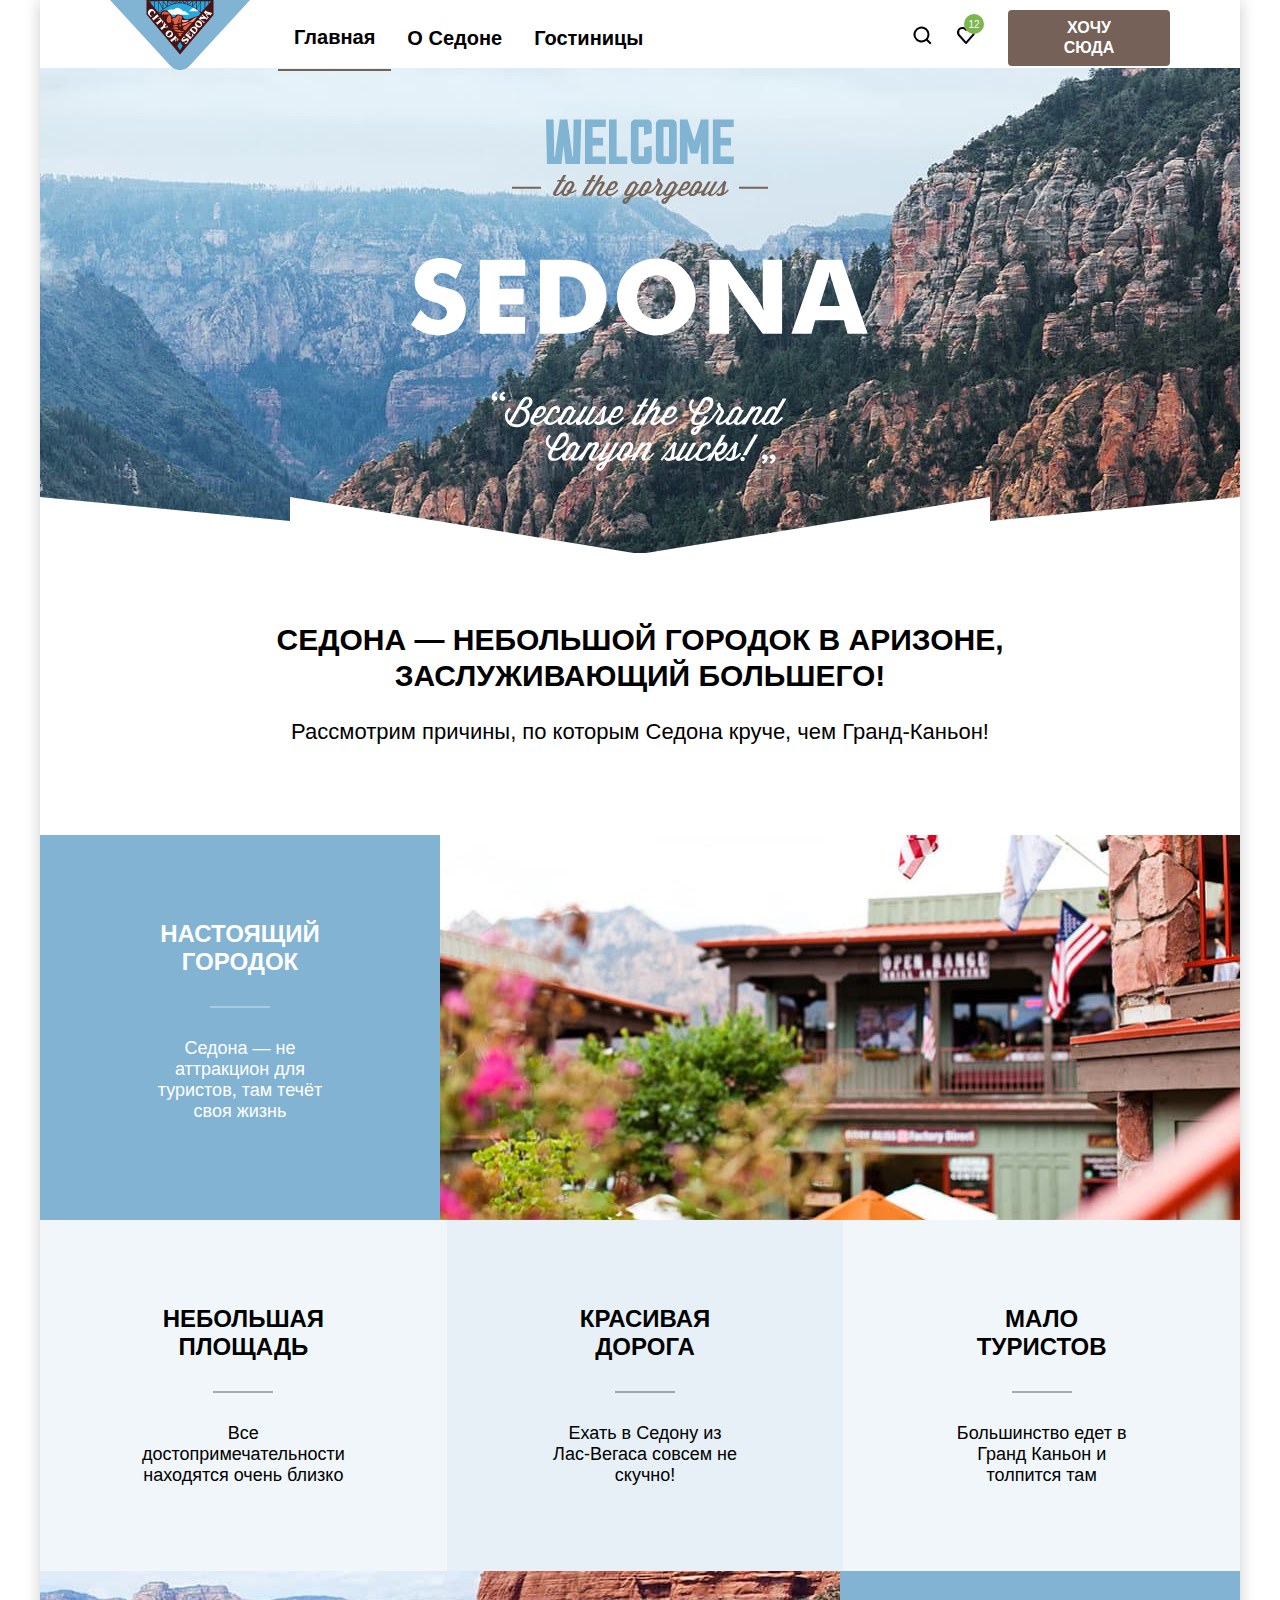
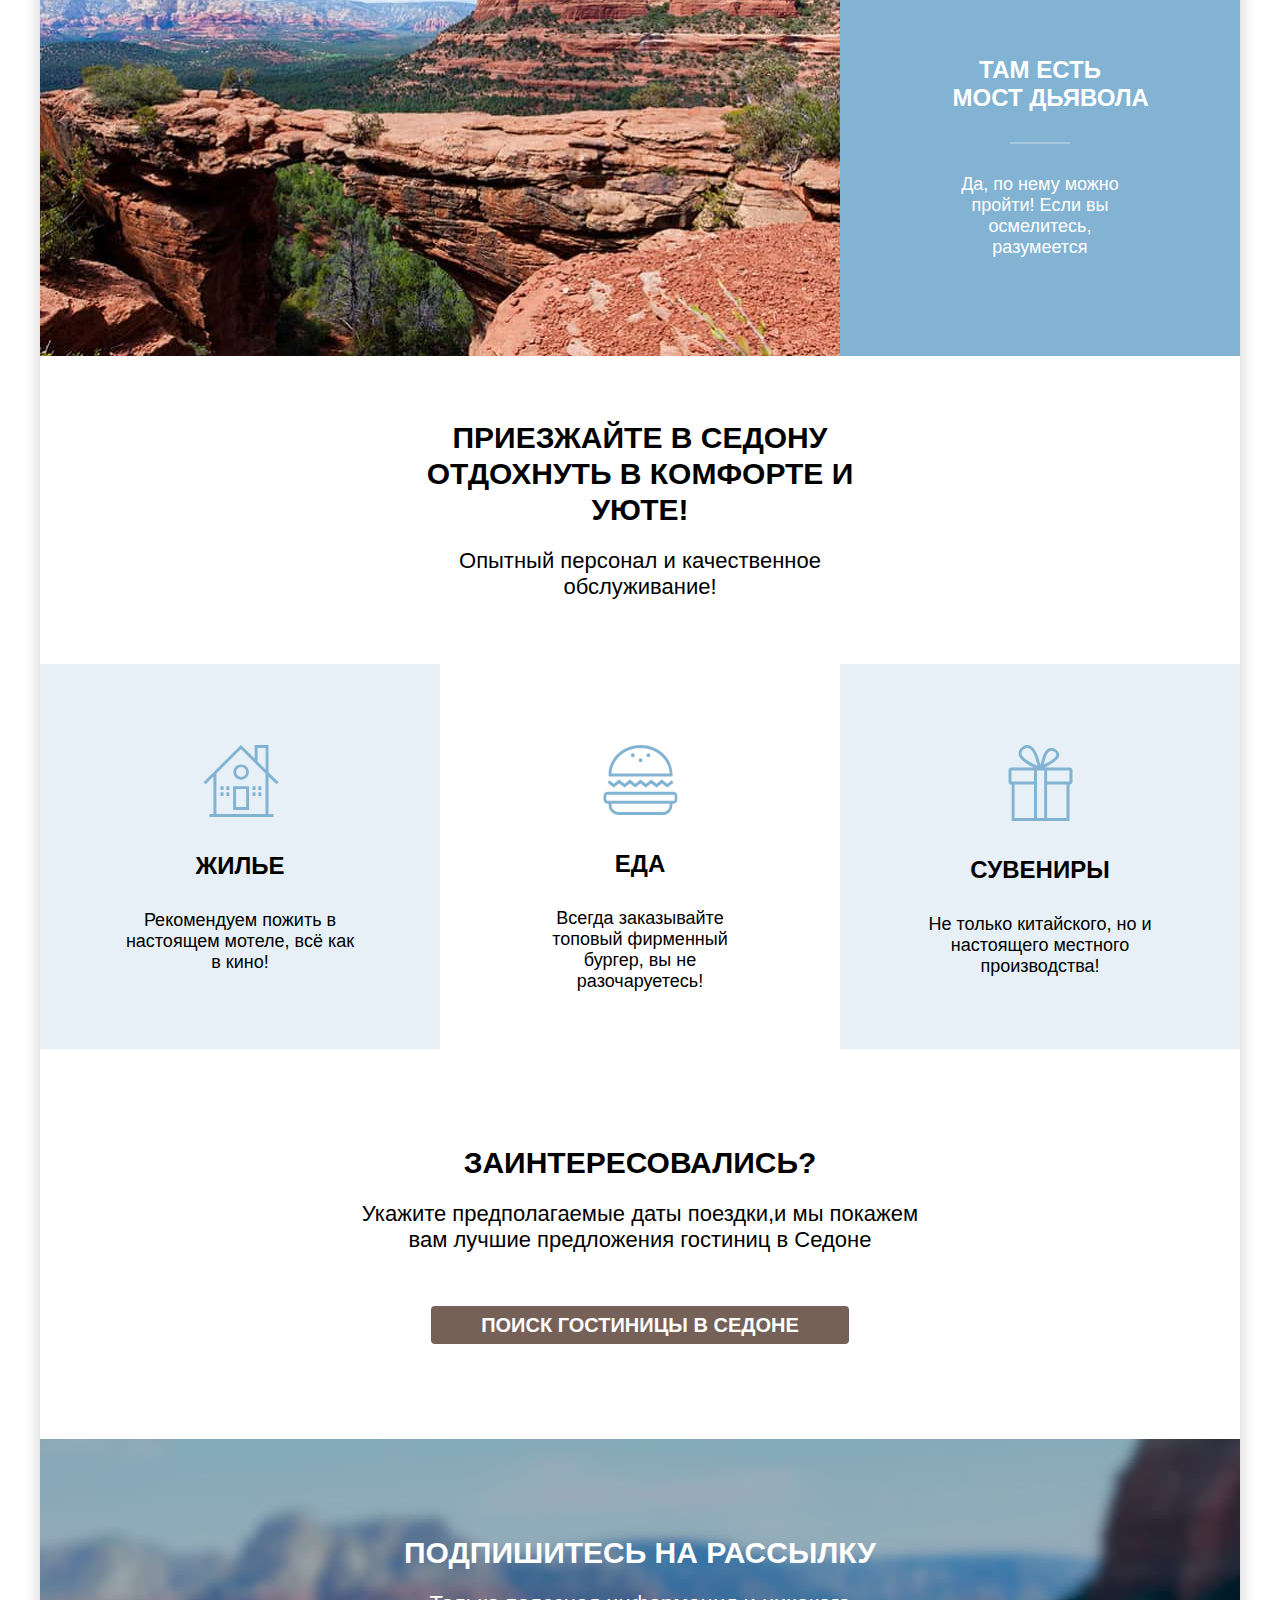
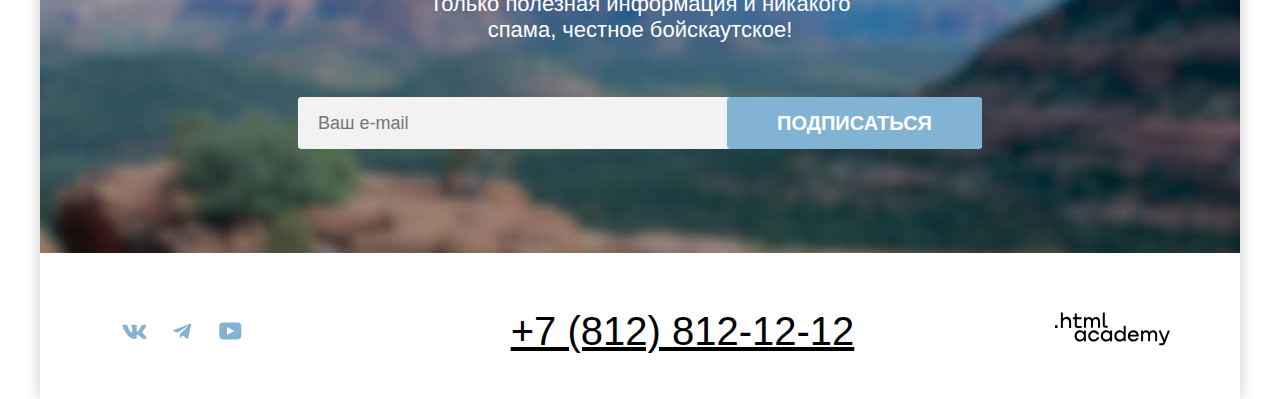
==== index.html @ 9650f4e0 "Merge pull request #7 from Idalnet/master" ====
<!DOCTYPE html>
<html lang="ru">
<head>
  <meta charset="utf-8">
  <title>HTML Academy: Седона</title>
  <link rel="stylesheet" href="styles/style.css">
</head>
<body>
  <div class="page-container">
    <header class="header-container page-header">
      <nav class="navigation">
        <div class="logo-container">
          <a class="logo-container" href="index.html"><img class="logo" src="images/logo.svg"  width="140" height="70" alt="Логотип компании «Отдых в Седоне»"></a>
        </div>
        <div class="navigation-list">
          <ul class="navigation-list">
            <li class="navigation-list-item">
              <a class="navigation-link navigation-link-current" href="index.html">Главная</a>
            </li>
            <li class="navigation-list-item">
              <a class="navigation-link" href="#">О Седоне</a>
            </li>
            <li class="navigation-list-item">
              <a class="navigation-link" href="catalog.html">Гостиницы</a>
            </li>
          </ul>
        </div>
        <div class="navigation-user-container">
          <ul class="navigation-user">
            <li class="navigation-user-item">
              <a class="navigation-user-link" href="#"><img class="icon" src="images/search.svg" width="20" height="20" alt="Поиск">
              </a>
            </li>
            <li class="navigation-user-item">
              <a class="navigation-user-link-favourite" href="#"><img class="icon" src="images/heart-2.svg" width="20" height="20" alt="Избранное">
              </a>
            </li>
          </ul>
          <button class="button-medium primary-color-button" type="submit">Хочу сюда</button>
        </div>
      </nav>
    </header>
    <main class="main-container main-index">
      <section class="hero">
        <h1 class="visually-hidden">Отдых в Седоне</h1>
        <img class="hero-image" src="images/hero-text.svg" width="458" height="352" alt="Welocome to the gorgeous Sedona Because the Grand Canyon sucks!">
      </section>
      <section class="advantages">
        <div class="wrapper">
        <h2>Седона — небольшой городок в Аризоне, заслуживающий большего!
        </h2>
        <p class="subheadline1">Рассмотрим причины, по которым Седона круче, чем Гранд-Каньон!
        </p>
      </div>
        <ul class="advantages-facts">
          <li class="advantages-facts-list highlights">
            <div class="card-block">
              <div class="text-block advantages-facts-headline-bright">
                <h3>Настоящий городок</h3>
                <p>Седона — не аттракцион для туристов, там течёт своя жизнь</p>
              </div>
              <img class="decor-image" src="images/nastoyashiy-gorodok.jpg" width="800" height="385" alt="Отель в городке">
            </div>
          </li>
          <li class="advantages-facts-list background1">
            <div class="text-block advantages-facts-headline-dark">
              <h3>Небольшая площадь</h3>
              <p>Все достопримечательности находятся очень близко</p>
            </div>
          </li>
          <li class="advantages-facts-list background2">
            <div class="text-block advantages-facts-headline-dark">
              <h3>Красивая дорога</h3>
              <p>Ехать в Седону из Лас-Вегаса совсем не скучно!</p>
            </div>
          </li>
          <li class="advantages-facts-list background1">
            <div class="text-block advantages-facts-headline-dark">
              <h3>Мало туристов</h3>
              <p>Большинство едет в Гранд Каньон и толпится там</p>
            </div>
          </li>
          <li class="advantages-facts-list highlights">
            <div class="card-block-reverse">
              <div class="text-block advantages-facts-headline-bright">
                <h3>Там есть мост&NonBreakingSpace;дьявола</h3>
                <p>Да, по нему можно пройти! Если вы осмелитесь, разумеется</p>
              </div>
              <img class="decor-image" src="images/bridge.jpg" width="800" height="385" alt="Мост дьявола">
            </div>
          </li>
        </ul>
      </section>
      <section class="services">
        <div class="wrapper2">
        <h2>Приезжайте в Седону отдохнуть в комфорте и уюте!</h2>
        <p class="subheadline2"> Опытный персонал и качественное обслуживание!
        </p>
        </div>
        <ul class="services-facts">
          <li class="services-facts-list1 wrapper-block background2">
            <h3>Жилье
            </h3>
            <p>Рекомендуем пожить в настоящем мотеле, всё как в кино!
            </p>
          </li>
          <li class="services-facts-list2 wrapper-block">
            <h3>Еда
            </h3>
            <p>Всегда заказывайте топовый фирменный бургер, вы не разочаруетесь!
            </p>
          </li>
          <li class="services-facts-list3 wrapper-block background2">
            <h3>Сувениры
            </h3>
            <p>Не только китайского, но и настоящего местного производства!
            </p>
          </li>
        </ul>
      </section>
      <section class="call-to-action">
        <h2>Заинтересовались?</h2>
        <p class="subheadline3">Укажите предполагаемые даты поездки,и мы покажем вам лучшие предложения гостиниц в Седоне
        </p>
        <a class="button-big primary-color-button" href="catalog.html">Поиск гостиницы в Седоне
        </a>
      </section>
      <section class="subscription subscription-background">
        <div class="wrapper3">
        <h2>Подпишитесь на рассылку</h2>
        <p class="subheadline3">Только полезная информация и никакого спама, честное бойскаутское!
        </p>
      </div>
        <form class="subscription-form" action="#" method="post">
          <label for="email" class="visually-hidden"> Email</label>
          <input type="text" id="email" name="email" placeholder="Ваш e-mail">
          <button class="button-big secondary-color-button" type="submit">Подписаться
          </button>
        </form>
      </section>
    </main>
    <footer class="page-footer">
      <div class="footer-container">
        <section class="footer-social social">
          <h3 class="visually-hidden">Социальные сети</h3>
          <ul class="social-item">
            <li class="social-item-link">
              <a class="social-button-link" href="https://vk.com/htmlacademy">
                <svg
              class="social-button"
              xmlns="http://www.w3.org/2000/svg"
              width="25"
              height="15"
              fill="#83B3D3"
              role="img"
              aria-label="Вконтакте">
              <path fill-rule="evenodd" clip-rule="evenodd"
              d="M24.12 1.8c.16-.54 0-.94-.8-.94H20.7c-.67 0-.98.34-1.15.73 0 0-1.33 3.2-3.22 5.27-.61.6-.9.8-1.23.8-.16 0-.41-.2-.41-.75v-5.1c0-.66-.19-.95-.74-.95H9.82c-.42 0-.67.3-.67.59 0 .62.95.76 1.04 2.51v3.8c0 .83-.15.98-.48.98-.9 0-3.06-3.2-4.34-6.88-.25-.72-.5-1-1.18-1H1.57c-.75 0-.9.34-.9.73 0 .68.89 4.07 4.14 8.55 2.17 3.06 5.23 4.72 8 4.72 1.68 0 1.88-.37 1.88-1v-2.32c0-.74.16-.88.7-.88.38 0 1.05.19 2.6 1.66 1.79 1.75 2.08 2.54 3.08 2.54h2.63c.75 0 1.12-.37.9-1.1-.23-.72-1.08-1.77-2.2-3.02-.62-.71-1.54-1.48-1.82-1.86-.39-.5-.28-.71 0-1.15 0 0 3.2-4.42 3.54-5.93Z"/>
            </svg>
              <span class="visually-hidden">ВК</span>
            </a>
          </li>
          <li class="social-item-link">
            <a class="social-button-link" href="https://t.me/htmlacademy ">
              <svg class="social-button"
              xmlns="http://www.w3.org/2000/svg"
              width="18"
              height="17"
              fill="#83B3D3"
              role="img"
              aria-label="Телеграм">
              <path fill-rule="evenodd" clip-rule="evenodd"
              d="M16.8 1 .8 7c-1 .4-1 1-.2 1.3l4.1 1.3 9.5-6c.5-.3.9-.1.5.2l-7.6 7-.3 4.1c.4 0 .6-.2.8-.4l2-2 4.1 3.1c.8.5 1.3.3 1.5-.7L18 2.2c.3-1-.4-1.6-1.1-1.2Z"/>
            </svg>
            <span class="visually-hidden">Телеграм</span>
          </a>
        </li>
        <li class="social-item-link">
          <a class="social-button-link" href="https://www.youtube.com/user/htmlacademyru">
            <svg class="social-button"
            xmlns="http://www.w3.org/2000/svg"
            aria-hidden="true"
            focusable="false"
            width="23"
            height="18"
            fill="#83B3D3"
            role="img"
            aria-label="Ютуб">
            <path fill-rule="evenodd" clip-rule="evenodd"
            d="M19 .4H3.4C1.6.4.3 2 .3 3.8v10c0 2 1.3 3.6 3.2 3.6h15.7c1.6 0 3.1-1.6 3.1-3.4V3.8C22.1 2 20.8.4 19 .4ZM8 12.9v-8l7.3 4-7.3 4Z"/>
          </svg>
          <span class="visually-hidden">Ютуб</span>
        </a>
      </li>
    </ul>
  </section>
  <section class="footer-contacts contacts">
    <h3 class="visually-hidden">Контакты</h3>
    <ul class="contacts">
      <li class="contact-item">
        <h3 class="visually-hidden">Телефон:</h3>
        <a class="contacts-phone" href="tel:78128121212"> +7 (812) 812-12-12</a>
      </li>
    </ul>
  </section>
  <div class="html-logo">
    <p class="about-text"><a class="htmlacademy-link" href="https://htmlacademy.ru/">
      <svg class="social-button-html"
      xmlns="http://www.w3.org/2000/svg"
      width="115"
      height="34"
      fill="#000"
      role="img"
      aria-label="Отдых в Седоне">
      <path fill-rule="evenodd" clip-rule="evenodd"
      d="M0 13.3v2.6h2.5v-2.6H0ZM11.6 4.9c-1.6 0-2.8.7-3.6 1.7h-.1V.4h-2v15.5h2v-5.3C7.9 8.5 9.2 7 11.2 7c1.8 0 2.9 1.4 2.9 3.2v5.7h2V9.8c.1-3-1.8-5-4.5-5ZM26.6 5.2h-4.8V1.5h-2v3.8h-1.9v2h1.9v6c0 1.7 1 2.7 2.7 2.7h4.1v-2h-3.7c-.7 0-1.1-.4-1.1-1.1V7.2h4.8v-2ZM41.1 5c-1.6 0-2.9.8-3.5 2h-.1a3.7 3.7 0 0 0-3.4-2c-1.4 0-2.5.8-3.1 1.8h-.1V5.2H29v10.6h2v-5.4c0-2 1-3.5 2.6-3.5 1.5 0 2.4 1 2.4 2.6v6.3h2v-5.6c0-2.4 1.4-3.3 2.6-3.3 1.5 0 2.4 1 2.4 2.6v6.3h2V9.3c.1-2.5-1.4-4.3-3.9-4.3ZM47.8 13c0 1.8 1 2.8 2.8 2.8h2v-2h-1.7c-.7 0-1.1-.4-1.1-1.1V.4h-2V13ZM28.9 20a4.9 4.9 0 0 0-3.9-1.7c-3.1 0-5.4 2.3-5.4 5.6s2.3 5.6 5.4 5.6c1.8 0 3-.8 3.8-2h.1v1.7h2V18.6h-2V20Zm-3.6 7.5a3.5 3.5 0 0 1-3.6-3.6c0-2 1.4-3.6 3.6-3.6s3.6 1.6 3.6 3.6c0 1.9-1.4 3.6-3.6 3.6ZM44.2 22.4c-.5-2.4-2.6-4.1-5.4-4.1a5.4 5.4 0 0 0-5.6 5.6c0 3 2.2 5.6 5.6 5.6 2.8 0 4.9-1.8 5.4-4.2h-2.1a3.4 3.4 0 0 1-3.3 2.3 3.5 3.5 0 0 1-3.6-3.6c0-2 1.4-3.6 3.6-3.6 1.6 0 2.8 1 3.3 2.2h2.1v-.2ZM55.1 20a4.9 4.9 0 0 0-3.9-1.7c-3.1 0-5.4 2.3-5.4 5.6s2.3 5.6 5.4 5.6c1.8 0 3-.8 3.8-2h.1v1.7h2V18.6h-2V20Zm-3.6 7.5a3.5 3.5 0 0 1-3.6-3.6c0-2 1.4-3.6 3.6-3.6s3.6 1.6 3.6 3.6c0 1.9-1.5 3.6-3.6 3.6ZM68.7 20.2a5 5 0 0 0-3.9-2c-3.1 0-5.4 2.4-5.4 5.7 0 3.3 2.2 5.6 5.4 5.6 1.7 0 3-.8 3.8-1.8h.1v1.5h2V13.8h-2v6.4Zm-3.6 7.3a3.5 3.5 0 0 1-3.6-3.6c0-2 1.4-3.6 3.6-3.6s3.6 1.6 3.6 3.6c-.1 2-1.5 3.6-3.6 3.6ZM78.3 18.3a5.4 5.4 0 0 0-5.5 5.6c0 3 2.1 5.6 5.5 5.6 2.5 0 4.5-1.3 5.2-3.6h-2.1c-.5 1-1.6 1.6-3 1.6-1.9 0-3.3-1.3-3.4-3h8.8c.2-3.5-2-6.2-5.5-6.2Zm0 1.9c1.7 0 3 1 3.3 2.6h-6.5a3.2 3.2 0 0 1 3.2-2.6ZM98.2 18.3a4 4 0 0 0-3.6 2h-.1c-.6-1.2-1.8-2-3.4-2-1.4 0-2.5.7-3.1 1.8v-1.5h-1.9v10.6h2v-5.4c0-2 1-3.4 2.6-3.5 1.5 0 2.4 1 2.4 2.6v6.3h2v-5.6c0-2.4 1.4-3.3 2.6-3.3 1.5 0 2.4 1 2.4 2.6v6.3h2v-6.5c.1-2.6-1.4-4.4-3.9-4.4ZM109.4 27.4l-3.6-9h-2.2l4.8 11.7c-.3.9-.7 1.2-1.7 1.2h-2.5v2h2.5c1.8 0 2.8-.8 3.5-2.6l4.7-12.2h-2.1l-3.4 8.9Z"/>
    </svg>
    <span class="visually-hidden"> .html academy</span>
  </a>
</p>
</div>
</div>
</footer>
</div>
</body>
</html>
---- styles/style.css ----
@font-face{
    font-family: "PT Sans";
    font-style: normal;
    font-weight: 400;
    src: url("../fonts/ptsans-400.woff2") format(woff2);
    font-display: swap;
}

@font-face{
    font-family: "PT Sans";
    font-style: normal;
    font-weight: 700;
    src: url("../fonts/ptsans-700.woff2") format(woff2);
    font-display: swap;
}
.page-container{
    background-color: white;
    box-shadow: 0 0 15px 0 rgba(0, 0, 0, 0.20);
    min-height: 100%;
    display: flex;
    flex-direction: column;
    width: 1200px;
    margin: 0 auto;
}

html{
    height: 100%;
}

body{
    margin: 0;
    font-family: "PT Sans", sans-serif;
    font-size: 18px;
    line-height: 21px;
    color: black;
    height: 100%;
    text-align: center;
}

.main-container{
    flex-grow: 1;
}

.header-container{
    display: flex;
    flex-wrap: nowrap;
    height: 100%;
    padding: 0 70px;
}

.footer-container{
    display: flex;
    align-items: center;
    justify-content: center;
    width: 1060px;
    height: 100%;
    padding: 40px 70px 30px 70px;
}

.footer-contacts{
    margin: 0 auto;
}

.navigation-link-current{
    border-bottom: solid #756257 2px;
}

.html-logo {
    display: flex;
    justify-content: flex-end;
    margin-left: auto;
}

/* Button */

/* Button / primary */

.primary-color-button{
    font-family: inherit;
    font-size: 16px;
    line-height: 20px;
    font-weight: 700;
    text-align: center;
    color: #ffffff;
    background-color: #756157;
    text-decoration: none;
    text-transform: uppercase;
  }

.primary-color-button:hover {
    background-color: #615048;
}

.primary-color-button:focus {
    background-color: #615048;
}

.primary-color-button:active {
    color: rgba(255, 255, 255, 0.3);
}

.primary-color-button:disabled {
    color: white;
    background-color: #E5E5E5;
}


/* Button / secondary */

.secondary-color-button{
    font-family: inherit;
    text-align: center;
    color: #ffffff;
    background-color: #82B3D3;
    text-decoration: none;
    text-transform: uppercase;
}

.secondary-color-button:hover {
    background-color: #68A2CA;
}

.secondary-color-button:focus {
    background-color: #68A2CA;
}

.secondary-color-button:active {
    color: rgba(255, 255, 255, 0.3);
}

.secondary-color-button:disabled {
    color: white;
    background-color: #E5E5E5;
}

/* Button / select */

.select-color-button{
    font-family: inherit;
    text-align: center;
    color: #ffffff;
    background-color: #7DB54F;
    text-decoration: none;
    text-transform: uppercase;
}

.select-color-button:hover {
    background-color: #6C9E42;
}

.select-color-button:focus {
    background-color: #6C9E42;
}

.select-color-button:active {
    color: rgba(255, 255, 255, 0.3);
}

.select-color-button:disabled {
    color: white;
    background-color: #E5E5E5;
}

/* Button / drop */

.button-drop{
    background: none;
}

.button-drop:hover {
    color: rgba(255, 255, 255, 1);
    opacity: 60%;
}

.button-drop:focus {
    border: solid 3px #83B3D3;
}

.button-drop:active {
    color: rgba(255, 255, 255, 0.3);
}

.button-drop:disabled {
    color: white;
    color: rgba(255, 255, 255, 0.1);
}

/* Button / size */

.button-big{
    color: white;
    font-size: 20px;
    line-height: 36px;
    font-weight: 700;
    text-transform: uppercase;
    align-items: center;
    border-radius: 4px;
    border: none;
    padding: 8px 50px;
    cursor: pointer;

}

.button-medium{
    color: white;
    font-size: 16px;
    line-height: 20px;
    font-weight: 700;
    text-transform: uppercase;
    align-items: center;
    border-radius: 4px;
    border: none;
    min-width: 160px;
    min-height: 36px;
    padding: 8px 34px;
    cursor: pointer;
}

.button-small {
    color: white;
    font-size: 16px;
    line-height: 20px;
    font-weight: 700;
    text-transform: uppercase;
    align-items: center;
    justify-content: center;
    min-width: 140px;
    padding: 8px 0;
    border-radius: 4px;
    border: none;
    cursor: pointer;
}

/* Pages */

.page-header{
    background-color: white;
}

.navigation{
    display: flex;
    width: 1200px;
    margin: 0 auto;
}

.navigation-list{
    display: flex;
    flex-wrap: wrap;
    align-items: center;
    width: 450px;
    list-style-type: none;
    margin: 0;
    padding: 0;
}

.navigation-user-container{
    display: flex;
    align-items: center;
    max-width: 270px;
    margin-left: auto;
    text-align: center;
}

.navigation-user{
    display: flex;
    align-items: center;
    list-style-type: none;
    padding: 0;
    margin: 0 20px 0 0;
}

.navigation-user .navigation-link {
    min-width: 44px;
    min-height: 64px;
}

.icon{
    padding: 22px 12px;
    text-align: center;
}

.breadcrumbs-link-home {
    padding: 3px 0 3px 0;
}

.breadcrumbs-link-hotels:hover{
    color: rgba(255, 255, 255, 0.6);
}
.breadcrumbs-link-hotels:focus{
    color: rgba(255, 255, 255, 0.3);
}


.logo{
    padding-right: 28px;
    position: relative;
    z-index: 1;
}

.navigation-link {
    display: block;
    font-size: 20px;
    line-height: 24px;
    font-weight: 700;
    color: black;
    background-color:inherit;
    text-align: center;
    text-decoration: none;
    text-transform: capitalize;
    padding: 20px 16px;
    position: relative;
    z-index: 1;
}

.hero{
    position: relative;
    color: black;
    padding: 51px 371px 82px 371px ;
    background-color: #E4F1FA;
    background-image: url("../images/hero-background.jpg");
    background-size: 100% auto;
    background-repeat: no-repeat;
    margin-top: -7px;
}

.hero-image{
    display: block;
    margin: 0 auto;
}

.hero::after {
    content: "";
    position: absolute;
    left: 0;
    bottom: 0;
    width: 100%;
    height: 56px;
    background-image: url('../images/divider.svg');
    background-repeat: no-repeat;
}

.text-block {
    display: flex;
    flex-direction: column;
    align-items: center;
    text-align: center;
    max-width: 230px;
    box-sizing: border-box;
    margin: 85px 102px;
}

.text-block p {
    margin-top: 30px;
    margin-bottom: 0;
    padding: 0;
}

.text-block h3 {
    width: 175px;
}

.advantages-facts-headline-bright h3::after {
    content: "";
    display: block;
    margin: 30px auto 0;
    width: 60px;
    height: 2px;
    background-color: rgba(255, 255, 255, 0.30);
}

.advantages-facts-headline-dark h3::after {
    content: "";
    display: block;
    margin: 30px auto 0;
    width: 60px;
    height: 2px;
    background-color: rgba(0, 0, 0, 0.30);
}

.wrapper-block {
    padding: 81px 85px;
}
.wrapper-block h3 {
    margin: 30px 0 30px 0;
}

.card-block-reverse {
    display: flex;
    flex-direction: row-reverse;
}

.card-block {
    display: flex;
    flex-direction: row;
}

.advantages {
    margin: 0;
    padding-bottom: 64px;
    padding-top: 69px;
}

.advantages-facts {
    display: grid;
    grid-template-columns: repeat(3, 1fr);
    grid-template-rows: auto;
    list-style-type: none;
    margin: 0;
    padding: 0;
}

.advantages-facts-list:first-child, .advantages-facts-list:last-child {
    display: flex;
    flex-direction: row;
    padding: 0;
    grid-column: 1/-1;
}

.services-facts {
    display: grid;
    grid-template-columns: 400px 400px 400px;
    grid-template-rows: 385px;
    list-style-type: none;
    margin: 0;
    padding: 0;
}

h3{
    font-size: 24px;
    font-style: normal;
    font-weight: 700;
    line-height: 28px;
    text-decoration: none;
    text-transform: uppercase;
    text-align: center;
    margin: 0;
    padding: 0;
}

h2{
    font-size: 30px;
    font-style: normal;
    font-weight: 700;
    line-height: 36px;
    text-decoration: none;
    text-transform: uppercase;
    margin: 0;
}

.wrapper{
    padding-left: 230px;
    padding-right: 230px;
}

.wrapper2{
    padding-left: 340px;
    padding-right: 340px;
}

.wrapper3{
    padding-left: 104px;
    padding-right: 104px;
}

.subheadline1{
    font-size: 22px;
    font-style: normal;
    font-weight: 400;
    line-height: 26px;
    text-decoration: none;
    text-transform: none;
    text-align: center;
    padding-top: 25px; 
    margin-bottom: 90px;
    margin-top: 0;
}

.subheadline2{
    font-size: 22px;
    font-style: normal;
    font-weight: 400;
    line-height: 26px;
    text-decoration: none;
    text-transform: none;
    text-align: center;
    padding-top: 20px; 
    margin-bottom: 64px;
    margin-top: 0;
}

.subheadline3{
    font-size: 22px;
    font-style: normal;
    font-weight: 400;
    line-height: 26px;
    text-decoration: none;
    text-transform: none;
    text-align: center;
    padding-top: 20px; 
    padding-bottom: 54px;
    margin: 0;
}

.highlights{
    color: white;
    background-color: #82B3D3;
}

.background1{
    background-color: rgba(131, 179, 211, 0.12);
}

.background2{
    background-color:rgba(131, 179, 211, 0.2);

}

.subscription{
    color: rgb(255, 255, 255);
    padding: 96px 258px 104px 258px;
}

.subscription-form {
    display: flex;
    width: 684px;
    height: 52px;
    background-color: #F2F2F2;
    border-radius: 4px;
    text-decoration: none;
}


.subscription-form input{
    flex-grow: 1;
    border: none;
    padding: 14px 0 14px 20px;
    border-top-left-radius: 4px;
    border-bottom-left-radius: 4px;
    font-size: 18px;
    line-height: 24px;
    font-weight: normal;
}

.subscription-form button-big {
    margin-right: auto;
}

.subscription-catalog{
    color: black;
    padding: 96px 258px 104px 258px;
}

.call-to-action{
    padding: 96px 304px;
}

.subscription-background{
    background-color: gray;
    background-image: url("../images/Subscribe-background.jpg");
    background-size: 100% auto;
    background-repeat: no-repeat;
}

.services-facts-list1::before{
    content: url("../images/house.svg");
    display: inline-block;
    width: 75px;
    height: 72px;
}

.services-facts-list2::before {
    content: url("../images/food.svg");
    display: inline-block;
    width: 75px;
    height: 72px;
}

.services-facts-list3::before {
    content: url("../images/gift.svg");
    display: inline-block;
    width: 75px;
    height: 72px;
}

.footer{
    background-color: white;
}

.contacts-phone{
    color: black;
    font-size: 40px;
    line-height: 40px;
    font-weight: 400;
}

.contacts-phone:hover {
    color: rgba(117, 97, 87, 1);
}

.contacts-phone:focus {
    color: rgba(117, 97, 87, 1);
}

.contacts-phone:active {
    color: rgba(117, 97, 87, 0.3);
}

.contacts{
    list-style-type: none;
    margin: 0;
    padding: 0;
}

.social-item{
    display: flex;
    justify-content: flex-start;
    flex-wrap: wrap;
    min-width: 200px;
    list-style-type: none;
    margin-right: 0;
    padding: 0;
    position: relative;
}

.footer-social {
    display: flex;
    justify-content: flex-start;
    margin-right: auto;
}

.social-item-link {
    display: flex;
    flex-wrap: wrap; 
    align-items: center;
    width: 48px;
    height: 40px;
    position: relative;
}

.visually-hidden{
    position: absolute;
    width: 1px;
    height: 1px;
    margin: -1px;
    padding: 0;
    border: 0;
    clip: rect(0 0 0 0);
    overflow: hidden;
}

.social-button {
    position: absolute;
    top: 0;
    right: 0;
    bottom: 0;
    left: 0;
    margin: auto;
}

.social-button-link:hover svg, 
.social-button-link:focus svg {
    fill: rgba(104, 162, 202, 1);
}

.social-button-link:active svg {
    fill: rgba(104, 162, 202, 0.3);
}

.htmlacademy-link:hover svg {
    fill: rgba(117, 97, 87, 1);
}

.htmlacademy-link:focus svg {
    fill: rgba(117, 97, 87, 1);
}

.htmlacademy-link:active svg {
    fill: rgba(117, 97, 87, 0.3);
}

/* Catalog */

h1{
    color: #ffffff;
    font-size: 60px;
    font-weight: 700;
    line-height: 78px;
    text-transform: capitalize;
    margin: 0;
    padding: 0;
}

h4 {
    padding: 0;
    margin: 0;
}

.navigation-user-item {
    position: relative;
}

.navigation-user-link-favourite:after {
    position: absolute;
    width: 20px;
    height: 20px;
    border-radius: 50%;
    background-color: #7DB54F;
    right: 4px;
    top: 11px;
    left: 20px;
    content: "12";
    display: inline-block;
    color: white;
    font-size: 10px;
}




.breadcrumbs {
    display: flex;
    align-items: center;
    margin: 8px 0 0 0;
    padding: 0;
    color: white;
    list-style-type: none;
}

.breadcrumbs-link-home::after {
    content: url("../images/arrow.svg");
    background-repeat: no-repeat;
    margin: 0 10px 0 10px;
}

.filter{
    color: white;
    background-color: gray;
    background-image: url("../images/filtr-background.jpg");
    background-size: 100% auto;
    background-repeat: no-repeat;
    padding: 35px 70px 70px 70px;
    margin-top: -7px;
}

.catalog-filter-title{
    font-size: 20px;
    line-height: 24px;
    font-weight: 700;
    padding: 0;
    margin-bottom: 32px;
    text-align: left;
}

.catalog-filter-item{
    font-size: 18px;
    line-height: 23px;
    font-weight: 400;
    text-align: left;
}

.catalog-filter-item:not(:last-of-type){
    padding: 0 0 16px 0;
}

.catalog-filter-list {
    list-style-type: none;
    margin: 0;
    padding: 0;
    display: flex;
    flex-direction: column;
    align-items: flex-start;
}

.catalog-filter-group {
    width: 165px;
    border: none;
    margin: 0;
    padding: 0;
}

.catalog-filter-group:nth-child(2) {
    margin-left: 70px;
}

.catalog-filter{
    display: flex;
    align-items: flex-start;
}

.catalog-price {
    display: flex;
    border: none;
}

.catalog-price-filter {
    display: grid;
    grid-template-areas:
    "field-from"
    "field-to";
    grid-template-columns: 143px 143px;
    grid-template-rows: 48px;
    margin: 0 0 0 140px;
    padding: 0;
    border: none;
    gap: 2px;
}

.field-from {
    border: none;
    background-color: #F2F2F2;
    width: 143px;
    height: 48px;
    border-bottom-left-radius: 4px;
    border-top-left-radius: 4px;
    padding: 0;
    appearance: none;
}

.field-from:hover {
    background-color: #E6E6E6;
    appearance: none;
}

.field-from:focus {
    background-color: #E6E6E6;
    border: solid 3px #83B3D3;
    appearance: none;
}

.field-to {
    border: none;
    width: 143px;
    height: 48px;
    border-bottom-right-radius: 4px;
    border-top-right-radius: 4px;
    background-color: #F2F2F2;
    padding: 0;
}               

.field-to:hover {
    background-color: #E6E6E6;
    -webkit-appearance: none;
}

.field-to:focus {
    background-color: #E6E6E6;
    border: solid 3px #83B3D3;
    -webkit-appearance: none;
}

.control-left {
    position: relative;
    color: rgba(0, 0, 0, 1); 
}

.control-right {
    position: relative;
    color: rgba(0, 0, 0, 1); 
}

.label-from {
    position: absolute;
    left: 106px;
    top: 10px;
    font-size: 18px;
    line-height: 24px;
  }
  
  .label-to{
    position: absolute;
    left: 103px;
    top: 10px;
    font-size: 18px;
    line-height: 24px; 
  }

  .control-left input{
    padding: 12px 0 12px 20px;
    font-size: 18px;
    line-height: 24px;
    font-weight: normal;
    box-sizing: border-box;
    -webkit-appearance: none;
}

.control-right input{
    padding: 12px 0 12px 20px;
    font-size: 18px;
    line-height: 24px;
    font-weight: normal;
    color:rgba(0, 0, 0, 1);
    box-sizing: border-box;
    -webkit-appearance: none;
}

.control-input {
    width: 20px;
    height: 20px;
    border-radius: 5px;
    background-color: white;
    margin: 0 16px 0 0;
}

.control-input:hover {
    box-shadow: 0px 4px 10px 0px rgba(0, 0, 0, 0.25);
    -webkit-appearance: none;
}

.control-input:focus {
    border: solid 3px #83B3D3;
    box-shadow: 0px 4px 10px 0px rgba(0, 0, 0, 0.25);
    -webkit-appearance: none;
}

.control-input:active {
    border: solid 2px #83B3D3;
    box-shadow: 0px 7px 15px 0px rgba(0, 0, 0, 0.40);
}

.select-control {
    width: 292px;
    height: 49px;
    border-radius: 4px;
    font-family: inherit;
    font-size: 18px;
    line-height: 21px;
    font-weight: normal;
    color: #333333;
    box-sizing: border-box;
    padding: 0 0 0 20px;
    background-color: #ffffff;
    border: solid 2px #E5E5E5;
    -webkit-appearance: none;
    margin-right: 70px;
    position: inherit;
    appearance: none;
}

.select-control:hover {
    border: solid 2px #68A2CA;
}

.select-control:focus {
    border: solid 2px #68A2CA;
}

.select-control:disabled {
    border: 2px solid rgba(0, 0, 0, 0.30);
    color: rgba(0, 0, 0, 0.3);
}

.sorting::after {
    background-image: url("../images/select_control_arrow.svg");
    background-repeat: no-repeat;
    content: "";
    left: 260px;
    top: 20px;
    width: 12px;
    height: 8px;
    position: absolute;
}

.catalog-price-buttons {
    display: block;
    margin: 56px 0 0 70px;
}

.catalog-price-buttons .secondary-color-button {
    margin-bottom: 32px;
}

.filter-header {
    text-align: left;
    padding-bottom: 40px;
    margin: 0;
}

.inner-header {
    display: flex;
    align-items: center;
    margin: 0 0 40px 0;
}

.inner-header-title {
    margin-right: auto;
}

.sorting {
    display: flex;
    width: 522px;
    justify-content: center;
    align-items: center;
    position: relative;
}

.sorting-buttons {
    display: flex;
    width: 160px;
    height: 48px;
    position: relative;
    justify-content: space-between;
    align-items: center;
}

.filter-results {
    padding: 50px 70px 60px 70px;
}

.hotels {
    display: grid;
    grid-template-columns: 340px 340px 340px;
    list-style-type: none;
    margin: 0 0 40px 0;
    padding: 0;
    gap: 20px;
}

.hotels-list {
    display: flex;
    flex-direction: column;
    border: solid #E6E6E6 1px;
    border-radius: 4px;
    padding: 20px;
}

.hotel-name {
    font-size: 24px;
    line-height: 28px;
    font-weight: 700;
    margin-bottom: 16px;
    margin-top: 16px;   
    text-align: left;
}

.hotel-type {
    justify-content: flex-start;
    font-size: 18px;
    line-height: 21px;
    flex-grow: 1;
    text-align: left;
}

.wrapper-hotels {
    display: flex;
    padding-bottom: 16px;
    position: relative;
}

.wrapper-hotels-rate {
    display: flex;
    padding-bottom: 16px;
    position: relative;
}

.wrapper-buttons {
    display: flex;
    margin-bottom: 16px;
    gap: 20px;
}

.price {
    justify-content: flex-end;
    align-items: flex-end;
}

.button-all-list::after{
    background-image: url("../images/cards.svg");
    background-repeat: no-repeat;
    content: "";
    left: 16px;
    top: 17px;
    width: 16px;
    height: 14px;
    position: absolute;
}

.button-one-hotel::after{
    background-image: url("../images/one-card.svg");
    background-repeat: no-repeat;
    content: "";
    left: 72px;
    top: 17px;
    width: 16px;
    height: 14px;
    position: absolute;
}

.button-list::after{
    background-image: url("../images/card-list.svg");
    background-repeat: no-repeat;
    content: "";
    left: 128px;
    top: 17px;
    width: 16px;
    height: 14px;
    position: absolute;
}

.button-curent{
    border: solid black 2px;
    border-radius: 4px;
    background-color: white;
    width: 48px;
    height: 48px;
}

.button-default {
    border: solid #E5E5E5 2px;
    border-radius: 4px;
    background-color: white;
    width: 48px;
    height: 48px;
}

.button-default:hover {
    border: solid 2px black;
}

.button-default:focus {
    border: solid 2px #68A2CA;
}

.button-default:active {
    border: solid 2px black;
}


.rate {
    display: flex;
    justify-content: center;
    align-items: center;
    background-color: #F2F2F2;
    min-width: 140px;
    text-transform: uppercase;
    border-radius: 4px;
    position: absolute;
    right: 0;
    top: 0;
    width: 140px;
    height: 37px;
}

.wrapper-hotels-rate:first-of-type:before {
    background-image: url("../images/stars5.svg");
    background-repeat: no-repeat;
    content: "";
    position: relative;
    left: 0;
    top: 0;
    width: 140px;
    height: 37px;
}

.stars-4 {
    background-image: url("../images/stars4.svg");
    background-repeat: no-repeat;
    position: relative;
    left: 0;
    top: 0;
    width: 140px;
    height: 37px;
    padding: 0;
    margin: 0;
}

.stars-3 {
    background-image: url("../images/stars3.svg");
    background-repeat: no-repeat;
    position: relative;
    left: 0;
    top: 0;
    width: 140px;
    height: 37px;
    padding: 0;
    margin: 0;
}

.stars-2 {
    background-image: url("../images/stars2.svg");
    background-repeat: no-repeat;
    position: relative;
    left: 0;
    top: 0;
    width: 140px;
    height: 37px;
    padding: 0;
    margin: 0;
}

.stars-1 {
    background-image: url("../images/stars1.svg");
    background-repeat: no-repeat;
    position: relative;
    left: 0;
    top: 0;
    width: 140px;
    height: 37px;    
    padding: 0;
    margin: 0;
}

.pagination {
    display: flex;
    margin: 0;
    padding: 0;
    list-style-type: none;
    min-width: 400px;
}

.pagination-list {
    display: flex;
    box-sizing: border-box;
    width: 60px;
    height: 60px;
    padding: 11px 18px;
    line-height: 20px;
    font-weight: 700;
    background-color: #82B3D3;
    margin-right: 8px;
    border-radius: 4px;
    align-items: center;
    justify-content: center;
}

.pagination-list-item {
    text-decoration: none;
    color: #ffffff;
}

.pagination-list:hover {
    background-color: rgba(104, 162, 202, 1);
    border: solid 1px #82B3D3;
}

.pagination-list:focus {
    background-color: rgba(104, 162, 202, 1);
    border: solid 1px #82B3D3;
}

.pagination-list-item:active {
    color: rgba(255, 255, 255, 0.3);
}


.pagination-list-item-black {
    color: black;
}

.pagination-list-current {
    background-color: #F2F2F2;
}

.pagination-list-current:hover {
    background-color: #F2F2F2;
    border: none;
}
.pagination-list-current:focus {
    background-color: #F2F2F2;
    border: none;
}

.pagination-list-more {
    background: none;
}

input{
    background-color: #F2F2F2;
}
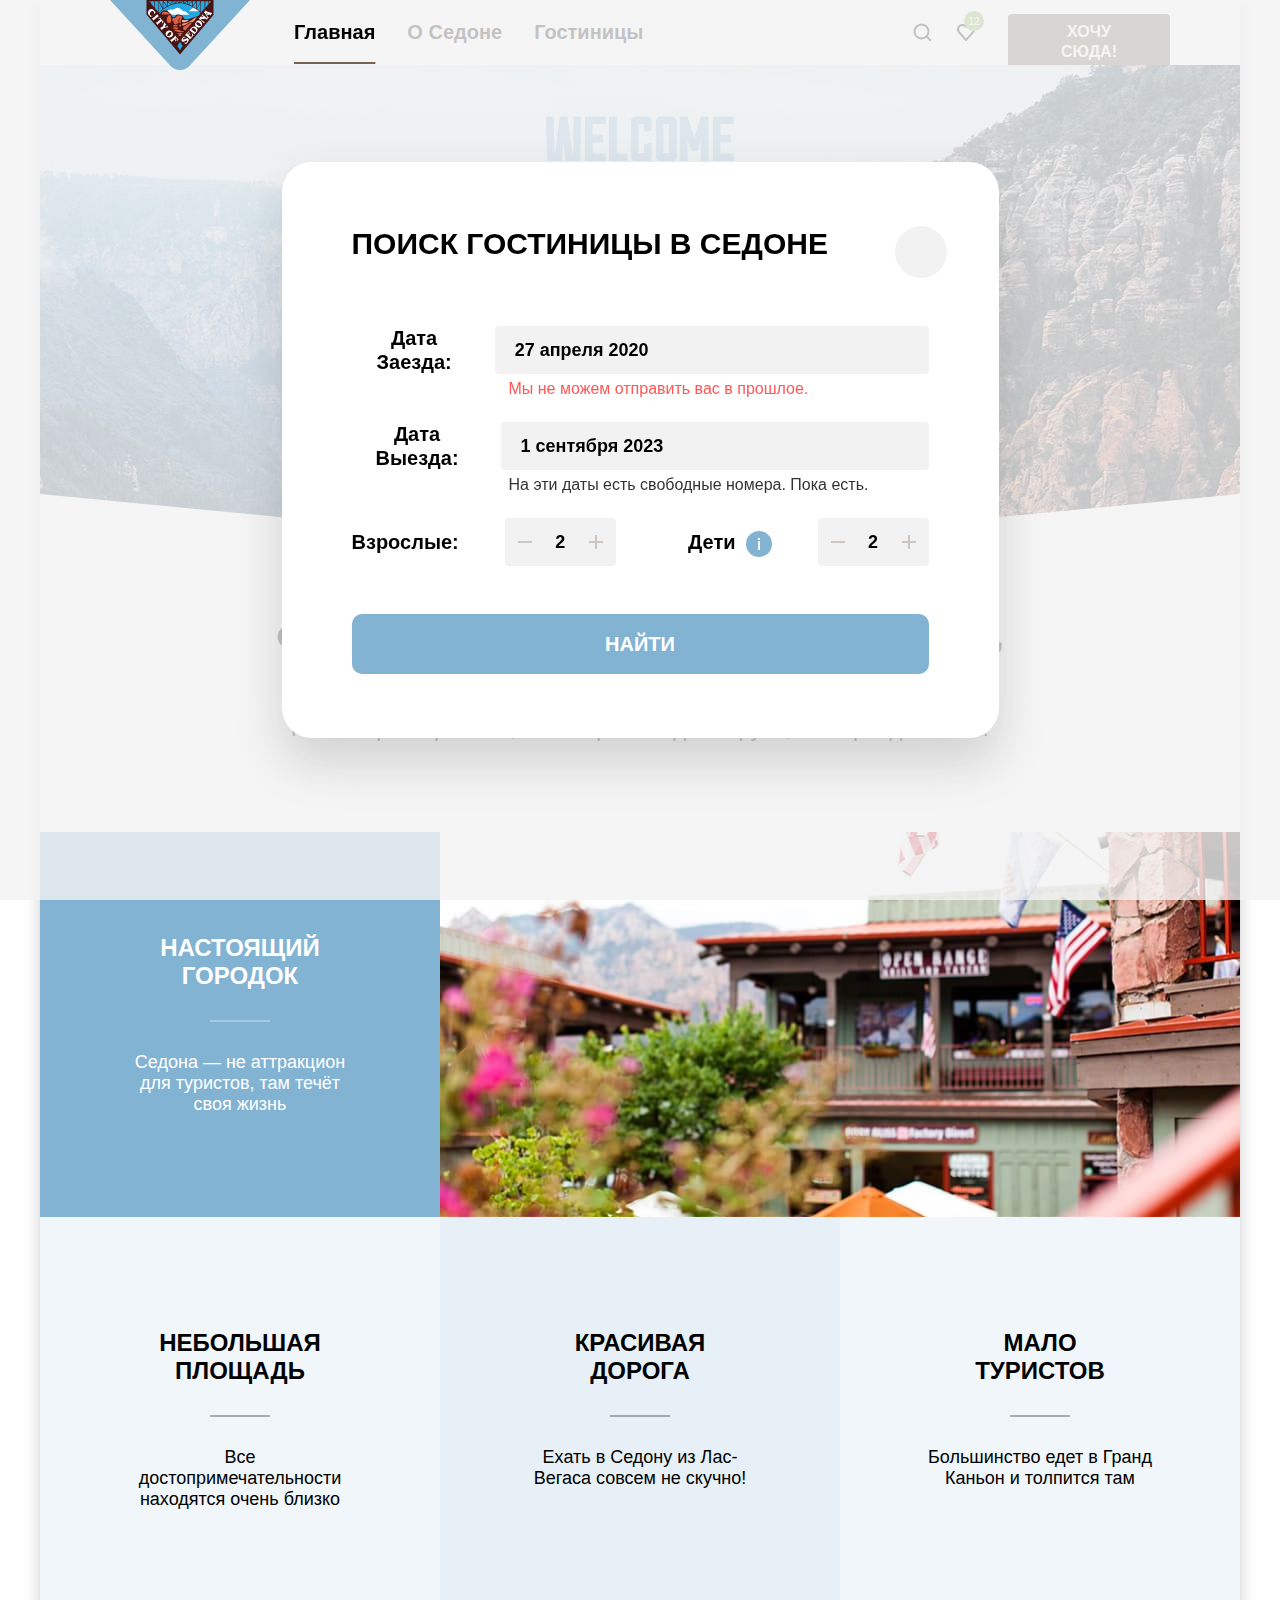
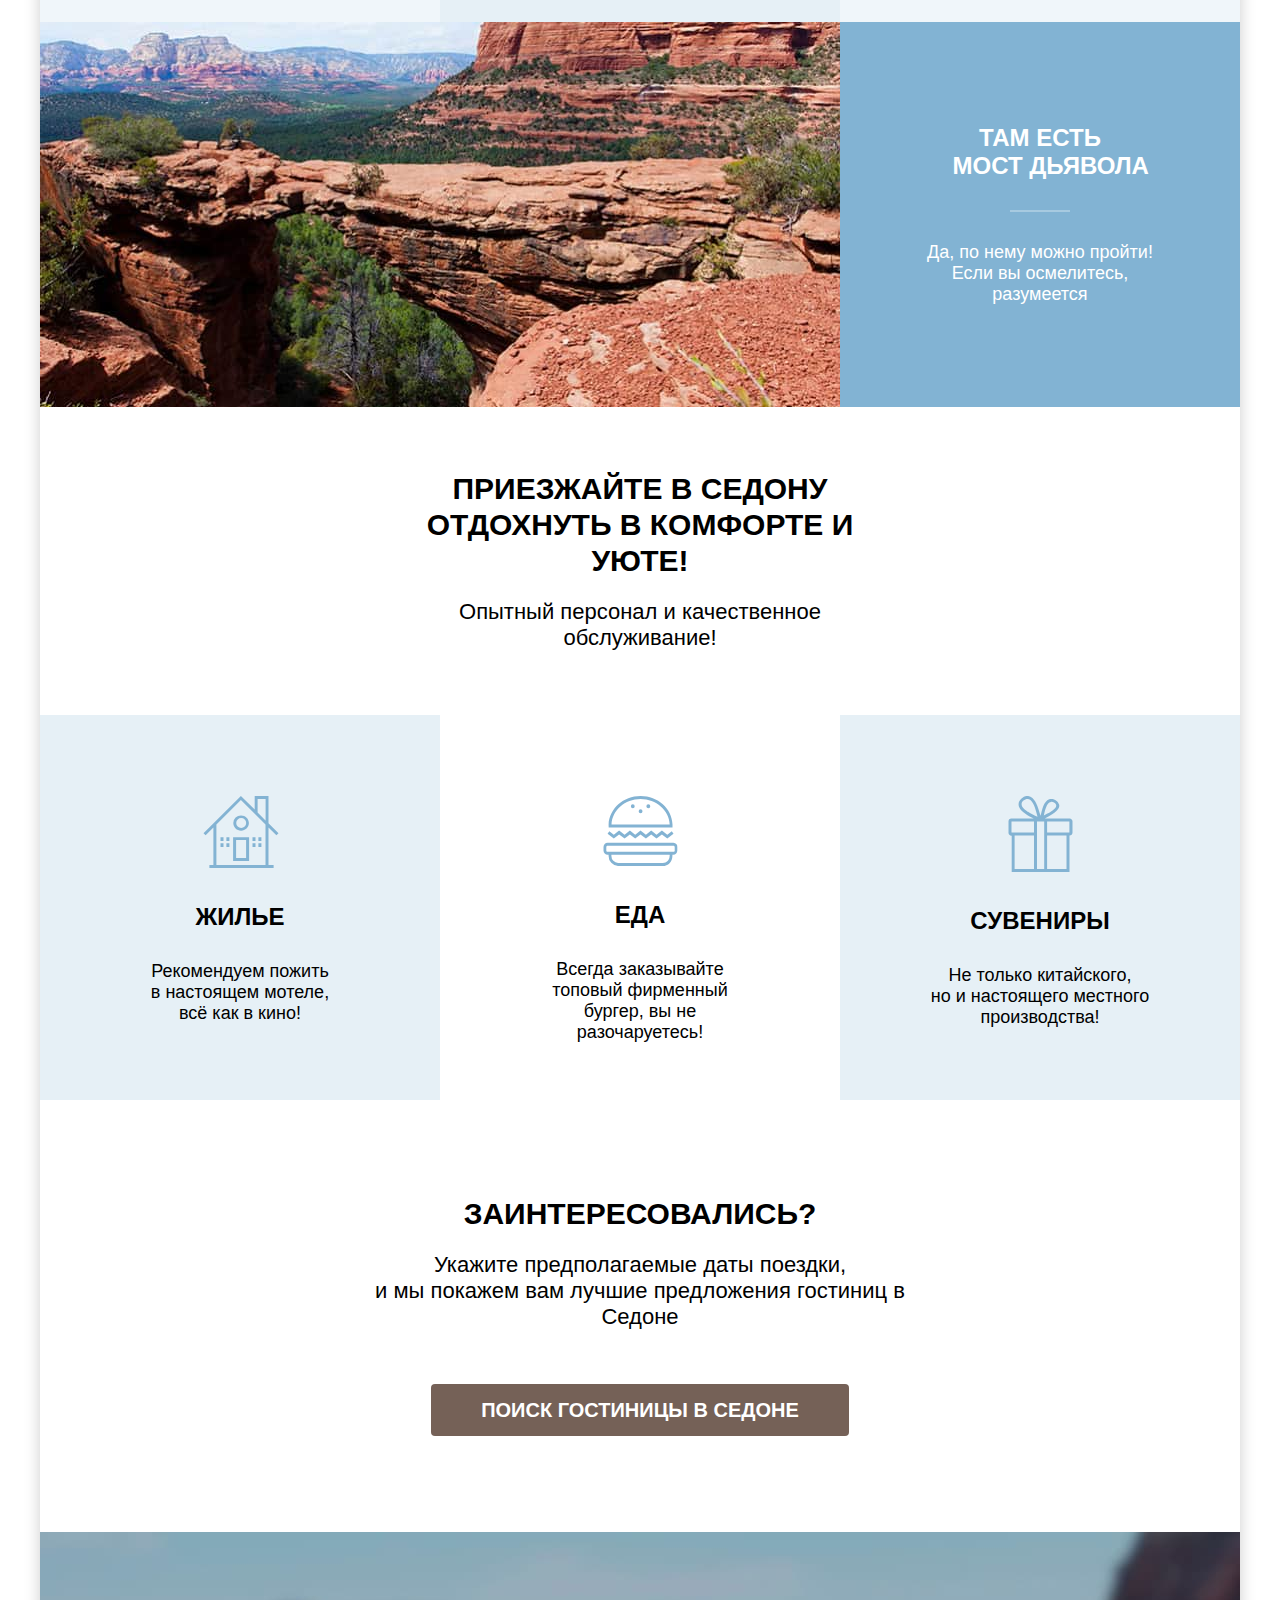
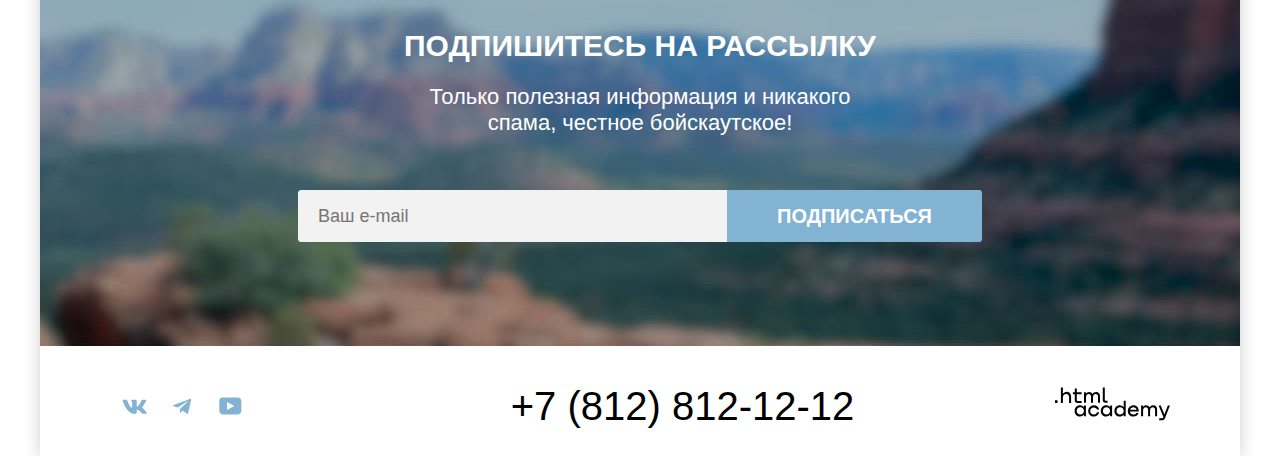
==== commit e8c81355: "Исправляет pixel-perfect модального окна" ====
--- a/index.html
+++ b/index.html
@@ -4,223 +4,350 @@
   <meta charset="utf-8">
   <title>HTML Academy: Седона</title>
   <link rel="stylesheet" href="styles/style.css">
+  <link rel="shortcut icon" href="../2419955-sedona-38/images/favicon-7.ico" type="image/x-icon">
 </head>
 <body>
-  <div class="page-container">
-    <header class="header-container page-header">
-      <nav class="navigation">
-        <div class="logo-container">
-          <a class="logo-container" href="index.html"><img class="logo" src="images/logo.svg"  width="140" height="70" alt="Логотип компании «Отдых в Седоне»"></a>
-        </div>
-        <div class="navigation-list">
-          <ul class="navigation-list">
-            <li class="navigation-list-item">
-              <a class="navigation-link navigation-link-current" href="index.html">Главная</a>
-            </li>
-            <li class="navigation-list-item">
-              <a class="navigation-link" href="#">О Седоне</a>
-            </li>
-            <li class="navigation-list-item">
-              <a class="navigation-link" href="catalog.html">Гостиницы</a>
-            </li>
-          </ul>
-        </div>
-        <div class="navigation-user-container">
-          <ul class="navigation-user">
-            <li class="navigation-user-item">
-              <a class="navigation-user-link" href="#"><img class="icon" src="images/search.svg" width="20" height="20" alt="Поиск">
-              </a>
-            </li>
-            <li class="navigation-user-item">
-              <a class="navigation-user-link-favourite" href="#"><img class="icon" src="images/heart-2.svg" width="20" height="20" alt="Избранное">
-              </a>
-            </li>
-          </ul>
-          <button class="button-medium primary-color-button" type="submit">Хочу сюда</button>
-        </div>
-      </nav>
-    </header>
-    <main class="main-container main-index">
-      <section class="hero">
-        <h1 class="visually-hidden">Отдых в Седоне</h1>
-        <img class="hero-image" src="images/hero-text.svg" width="458" height="352" alt="Welocome to the gorgeous Sedona Because the Grand Canyon sucks!">
-      </section>
-      <section class="advantages">
-        <div class="wrapper">
+<div class="page-container">
+  <header class="header-container page-header">
+    <nav class="navigation">
+      <div class="logo-container">
+        <a class="logo-container" href="index.html"><img class="logo" src="images/logo.svg" width="140" height="70"
+                                                         alt="Логотип компании «Отдых в Седоне»"></a>
+      </div>
+      <div class="navigation-list">
+        <ul class="navigation-list">
+          <li class="navigation-list-item">
+            <a class="navigation-link navigation-link-current" href="index.html">Главная</a>
+          </li>
+          <li class="navigation-list-item">
+            <a class="navigation-link" href="#">О Седоне</a>
+          </li>
+          <li class="navigation-list-item">
+            <a class="navigation-link" href="catalog.html">Гостиницы</a>
+          </li>
+        </ul>
+      </div>
+      <div class="navigation-user-container">
+        <ul class="navigation-user">
+          <li class="navigation-user-item">
+            <a class="navigation-user-link" href="#"><img class="icon" src="images/search.svg" width="20" height="20"
+                                                          alt="Поиск">
+            </a>
+          </li>
+          <li class="navigation-user-item">
+            <a class="navigation-user-link-favourite" href="#"><img class="icon" src="images/heart-2.svg" width="20"
+                                                                    height="20" alt="Избранное">
+            </a>
+          </li>
+        </ul>
+        <button class="button-medium primary-color-button" type="submit">Хочу сюда!</button>
+      </div>
+    </nav>
+  </header>
+  <main class="main-container main-index">
+    <section class="hero">
+      <h1 class="visually-hidden">Отдых в Седоне</h1>
+      <img class="hero-image" src="images/hero-text.svg" width="458" height="352"
+           alt="Welocome to the gorgeous Sedona Because the Grand Canyon sucks!">
+    </section>
+    <section class="advantages">
+      <div class="wrapper">
         <h2>Седона — небольшой городок в Аризоне, заслуживающий большего!
         </h2>
         <p class="subheadline1">Рассмотрим причины, по которым Седона круче, чем Гранд-Каньон!
         </p>
       </div>
-        <ul class="advantages-facts">
-          <li class="advantages-facts-list highlights">
-            <div class="card-block">
-              <div class="text-block advantages-facts-headline-bright">
-                <h3>Настоящий городок</h3>
-                <p>Седона — не аттракцион для туристов, там течёт своя жизнь</p>
-              </div>
-              <img class="decor-image" src="images/nastoyashiy-gorodok.jpg" width="800" height="385" alt="Отель в городке">
+      <ul class="advantages-facts">
+        <li class="advantages-facts-list highlights">
+          <div class="card-block">
+            <div class="text-block advantages-facts-headline-bright">
+              <h3>Настоящий городок</h3>
+              <p>Седона — не аттракцион для туристов, там течёт своя жизнь</p>
             </div>
-          </li>
-          <li class="advantages-facts-list background1">
-            <div class="text-block advantages-facts-headline-dark">
-              <h3>Небольшая площадь</h3>
-              <p>Все достопримечательности находятся очень близко</p>
+            <img class="decor-image" src="images/nastoyashiy-gorodok.jpg" width="800" height="385"
+                 alt="Отель в городке">
+          </div>
+        </li>
+        <li class="advantages-facts-list background1">
+          <div class="text-block-high advantages-facts-headline-dark">
+            <h3>Небольшая площадь</h3>
+            <p>Все достопримечательности находятся очень близко</p>
+          </div>
+        </li>
+        <li class="advantages-facts-list background2">
+          <div class="text-block-high advantages-facts-headline-dark">
+            <h3>Красивая дорога</h3>
+            <p>Ехать в Седону из Лас-Вегаса совсем не скучно!</p>
+          </div>
+        </li>
+        <li class="advantages-facts-list background1">
+          <div class="text-block-high advantages-facts-headline-dark">
+            <h3>Мало туристов</h3>
+            <p>Большинство едет в Гранд Каньон и толпится там</p>
+          </div>
+        </li>
+        <li class="advantages-facts-list highlights">
+          <div class="card-block-reverse">
+            <div class="text-block advantages-facts-headline-bright">
+              <h3>Там есть мост&NonBreakingSpace;дьявола</h3>
+              <p>Да, по нему можно пройти! Если вы осмелитесь, разумеется</p>
             </div>
-          </li>
-          <li class="advantages-facts-list background2">
-            <div class="text-block advantages-facts-headline-dark">
-              <h3>Красивая дорога</h3>
-              <p>Ехать в Седону из Лас-Вегаса совсем не скучно!</p>
-            </div>
-          </li>
-          <li class="advantages-facts-list background1">
-            <div class="text-block advantages-facts-headline-dark">
-              <h3>Мало туристов</h3>
-              <p>Большинство едет в Гранд Каньон и толпится там</p>
-            </div>
-          </li>
-          <li class="advantages-facts-list highlights">
-            <div class="card-block-reverse">
-              <div class="text-block advantages-facts-headline-bright">
-                <h3>Там есть мост&NonBreakingSpace;дьявола</h3>
-                <p>Да, по нему можно пройти! Если вы осмелитесь, разумеется</p>
-              </div>
-              <img class="decor-image" src="images/bridge.jpg" width="800" height="385" alt="Мост дьявола">
-            </div>
-          </li>
-        </ul>
-      </section>
-      <section class="services">
-        <div class="wrapper2">
-        <h2>Приезжайте в Седону отдохнуть в комфорте и уюте!</h2>
+            <img class="decor-image" src="images/bridge.jpg" width="800" height="385" alt="Мост дьявола">
+          </div>
+        </li>
+      </ul>
+    </section>
+    <section class="services">
+      <div class="wrapper2">
+        <h2>Приезжайте в Седону отдохнуть в&nbsp;комфорте и уюте!</h2>
         <p class="subheadline2"> Опытный персонал и качественное обслуживание!
         </p>
-        </div>
-        <ul class="services-facts">
-          <li class="services-facts-list1 wrapper-block background2">
-            <h3>Жилье
-            </h3>
-            <p>Рекомендуем пожить в настоящем мотеле, всё как в кино!
-            </p>
-          </li>
-          <li class="services-facts-list2 wrapper-block">
-            <h3>Еда
-            </h3>
-            <p>Всегда заказывайте топовый фирменный бургер, вы не разочаруетесь!
-            </p>
-          </li>
-          <li class="services-facts-list3 wrapper-block background2">
-            <h3>Сувениры
-            </h3>
-            <p>Не только китайского, но и настоящего местного производства!
-            </p>
-          </li>
-        </ul>
-      </section>
-      <section class="call-to-action">
-        <h2>Заинтересовались?</h2>
-        <p class="subheadline3">Укажите предполагаемые даты поездки,и мы покажем вам лучшие предложения гостиниц в Седоне
-        </p>
-        <a class="button-big primary-color-button" href="catalog.html">Поиск гостиницы в Седоне
-        </a>
-      </section>
-      <section class="subscription subscription-background">
-        <div class="wrapper3">
+      </div>
+      <ul class="services-facts">
+        <li class="services-facts-list1 wrapper-block background2">
+          <h3>Жилье
+          </h3>
+          <p>Рекомендуем пожить в&nbsp;настоящем мотеле,<br> всё как в кино!
+          </p>
+        </li>
+        <li class="services-facts-list2 wrapper-block">
+          <h3>Еда
+          </h3>
+          <p>Всегда заказывайте топовый&nbsp;фирменный бургер, вы не разочаруетесь!
+          </p>
+        </li>
+        <li class="services-facts-list3 wrapper-block background2">
+          <h3>Сувениры
+          </h3>
+          <p>Не только китайского, но&nbsp;и&nbsp;настоящего местного производства!
+          </p>
+        </li>
+      </ul>
+    </section>
+    <section class="call-to-action">
+      <h2>Заинтересовались?</h2>
+      <p class="subheadline3">Укажите предполагаемые даты поездки,<br> и мы покажем вам лучшие предложения гостиниц в
+        Седоне
+      </p>
+      <a class="button-big primary-color-button" href="catalog.html">Поиск гостиницы в Седоне
+      </a>
+    </section>
+    <section class="subscription subscription-background">
+      <div class="wrapper3">
         <h2>Подпишитесь на рассылку</h2>
         <p class="subheadline3">Только полезная информация и никакого спама, честное бойскаутское!
         </p>
       </div>
-        <form class="subscription-form" action="#" method="post">
-          <label for="email" class="visually-hidden"> Email</label>
-          <input type="text" id="email" name="email" placeholder="Ваш e-mail">
-          <button class="button-big secondary-color-button" type="submit">Подписаться
-          </button>
-        </form>
-      </section>
-    </main>
-    <footer class="page-footer">
-      <div class="footer-container">
-        <section class="footer-social social">
-          <h3 class="visually-hidden">Социальные сети</h3>
-          <ul class="social-item">
-            <li class="social-item-link">
-              <a class="social-button-link" href="https://vk.com/htmlacademy">
-                <svg
-              class="social-button"
-              xmlns="http://www.w3.org/2000/svg"
-              width="25"
-              height="15"
-              fill="#83B3D3"
-              role="img"
-              aria-label="Вконтакте">
-              <path fill-rule="evenodd" clip-rule="evenodd"
-              d="M24.12 1.8c.16-.54 0-.94-.8-.94H20.7c-.67 0-.98.34-1.15.73 0 0-1.33 3.2-3.22 5.27-.61.6-.9.8-1.23.8-.16 0-.41-.2-.41-.75v-5.1c0-.66-.19-.95-.74-.95H9.82c-.42 0-.67.3-.67.59 0 .62.95.76 1.04 2.51v3.8c0 .83-.15.98-.48.98-.9 0-3.06-3.2-4.34-6.88-.25-.72-.5-1-1.18-1H1.57c-.75 0-.9.34-.9.73 0 .68.89 4.07 4.14 8.55 2.17 3.06 5.23 4.72 8 4.72 1.68 0 1.88-.37 1.88-1v-2.32c0-.74.16-.88.7-.88.38 0 1.05.19 2.6 1.66 1.79 1.75 2.08 2.54 3.08 2.54h2.63c.75 0 1.12-.37.9-1.1-.23-.72-1.08-1.77-2.2-3.02-.62-.71-1.54-1.48-1.82-1.86-.39-.5-.28-.71 0-1.15 0 0 3.2-4.42 3.54-5.93Z"/>
-            </svg>
+      <form class="subscription-form" action="#" method="post">
+        <label for="email" class="visually-hidden"> Email</label>
+        <input type="email" id="email" name="email" placeholder="Ваш e-mail">
+        <button class="subscription-form-button" type="submit">Подписаться
+        </button>
+      </form>
+    </section>
+  </main>
+  <footer class="page-footer">
+    <div class="footer-container">
+      <section class="footer-social social">
+        <h3 class="visually-hidden">Социальные сети</h3>
+        <ul class="social-item">
+          <li class="social-item-link">
+            <a class="social-button-link" href="https://vk.com/htmlacademy">
+              <svg
+                class="social-button"
+                xmlns="http://www.w3.org/2000/svg"
+                width="25"
+                height="15"
+                fill="#83B3D3"
+                role="img"
+                aria-label="Вконтакте.">
+                <path fill-rule="evenodd" clip-rule="evenodd"
+                      d="M24.12 1.8c.16-.54 0-.94-.8-.94H20.7c-.67 0-.98.34-1.15.73 0 0-1.33 3.2-3.22 5.27-.61.6-.9.8-1.23.8-.16 0-.41-.2-.41-.75v-5.1c0-.66-.19-.95-.74-.95H9.82c-.42 0-.67.3-.67.59 0 .62.95.76 1.04 2.51v3.8c0 .83-.15.98-.48.98-.9 0-3.06-3.2-4.34-6.88-.25-.72-.5-1-1.18-1H1.57c-.75 0-.9.34-.9.73 0 .68.89 4.07 4.14 8.55 2.17 3.06 5.23 4.72 8 4.72 1.68 0 1.88-.37 1.88-1v-2.32c0-.74.16-.88.7-.88.38 0 1.05.19 2.6 1.66 1.79 1.75 2.08 2.54 3.08 2.54h2.63c.75 0 1.12-.37.9-1.1-.23-.72-1.08-1.77-2.2-3.02-.62-.71-1.54-1.48-1.82-1.86-.39-.5-.28-.71 0-1.15 0 0 3.2-4.42 3.54-5.93Z"/>
+              </svg>
               <span class="visually-hidden">ВК</span>
             </a>
           </li>
           <li class="social-item-link">
             <a class="social-button-link" href="https://t.me/htmlacademy ">
               <svg class="social-button"
-              xmlns="http://www.w3.org/2000/svg"
-              width="18"
-              height="17"
-              fill="#83B3D3"
-              role="img"
-              aria-label="Телеграм">
-              <path fill-rule="evenodd" clip-rule="evenodd"
-              d="M16.8 1 .8 7c-1 .4-1 1-.2 1.3l4.1 1.3 9.5-6c.5-.3.9-.1.5.2l-7.6 7-.3 4.1c.4 0 .6-.2.8-.4l2-2 4.1 3.1c.8.5 1.3.3 1.5-.7L18 2.2c.3-1-.4-1.6-1.1-1.2Z"/>
-            </svg>
-            <span class="visually-hidden">Телеграм</span>
-          </a>
-        </li>
-        <li class="social-item-link">
-          <a class="social-button-link" href="https://www.youtube.com/user/htmlacademyru">
-            <svg class="social-button"
-            xmlns="http://www.w3.org/2000/svg"
-            aria-hidden="true"
-            focusable="false"
-            width="23"
-            height="18"
-            fill="#83B3D3"
-            role="img"
-            aria-label="Ютуб">
+                   xmlns="http://www.w3.org/2000/svg"
+                   width="18"
+                   height="17"
+                   fill="#83B3D3"
+                   role="img"
+                   aria-label="Телеграм.">
+                <path fill-rule="evenodd" clip-rule="evenodd"
+                      d="M16.8 1 .8 7c-1 .4-1 1-.2 1.3l4.1 1.3 9.5-6c.5-.3.9-.1.5.2l-7.6 7-.3 4.1c.4 0 .6-.2.8-.4l2-2 4.1 3.1c.8.5 1.3.3 1.5-.7L18 2.2c.3-1-.4-1.6-1.1-1.2Z"/>
+              </svg>
+              <span class="visually-hidden">Телеграм</span>
+            </a>
+          </li>
+          <li class="social-item-link">
+            <a class="social-button-link" href="https://www.youtube.com/user/htmlacademyru">
+              <svg class="social-button"
+                   xmlns="http://www.w3.org/2000/svg"
+                   aria-hidden="true"
+                   focusable="false"
+                   width="23"
+                   height="18"
+                   fill="#83B3D3"
+                   role="img"
+                   aria-label="Ютуб.">
+                <path fill-rule="evenodd" clip-rule="evenodd"
+                      d="M19 .4H3.4C1.6.4.3 2 .3 3.8v10c0 2 1.3 3.6 3.2 3.6h15.7c1.6 0 3.1-1.6 3.1-3.4V3.8C22.1 2 20.8.4 19 .4ZM8 12.9v-8l7.3 4-7.3 4Z"/>
+              </svg>
+              <span class="visually-hidden">Ютуб</span>
+            </a>
+          </li>
+        </ul>
+      </section>
+      <section class="footer-contacts contacts">
+        <h3 class="visually-hidden">Контакты</h3>
+        <ul class="contacts">
+          <li class="contact-item">
+            <h3 class="visually-hidden">Телефон:</h3>
+            <a class="contacts-phone" href="tel:78128121212"> +7 (812) 812-12-12</a>
+          </li>
+        </ul>
+      </section>
+      <div class="html-logo">
+        <p class="about-text"><a class="htmlacademy-link" href="https://htmlacademy.ru/">
+          <svg class="social-button-html"
+               xmlns="http://www.w3.org/2000/svg"
+               width="115"
+               height="34"
+               fill="#000"
+               role="img"
+               aria-label="Отдых в Седоне.">
             <path fill-rule="evenodd" clip-rule="evenodd"
-            d="M19 .4H3.4C1.6.4.3 2 .3 3.8v10c0 2 1.3 3.6 3.2 3.6h15.7c1.6 0 3.1-1.6 3.1-3.4V3.8C22.1 2 20.8.4 19 .4ZM8 12.9v-8l7.3 4-7.3 4Z"/>
+                  d="M0 13.3v2.6h2.5v-2.6H0ZM11.6 4.9c-1.6 0-2.8.7-3.6 1.7h-.1V.4h-2v15.5h2v-5.3C7.9 8.5 9.2 7 11.2 7c1.8 0 2.9 1.4 2.9 3.2v5.7h2V9.8c.1-3-1.8-5-4.5-5ZM26.6 5.2h-4.8V1.5h-2v3.8h-1.9v2h1.9v6c0 1.7 1 2.7 2.7 2.7h4.1v-2h-3.7c-.7 0-1.1-.4-1.1-1.1V7.2h4.8v-2ZM41.1 5c-1.6 0-2.9.8-3.5 2h-.1a3.7 3.7 0 0 0-3.4-2c-1.4 0-2.5.8-3.1 1.8h-.1V5.2H29v10.6h2v-5.4c0-2 1-3.5 2.6-3.5 1.5 0 2.4 1 2.4 2.6v6.3h2v-5.6c0-2.4 1.4-3.3 2.6-3.3 1.5 0 2.4 1 2.4 2.6v6.3h2V9.3c.1-2.5-1.4-4.3-3.9-4.3ZM47.8 13c0 1.8 1 2.8 2.8 2.8h2v-2h-1.7c-.7 0-1.1-.4-1.1-1.1V.4h-2V13ZM28.9 20a4.9 4.9 0 0 0-3.9-1.7c-3.1 0-5.4 2.3-5.4 5.6s2.3 5.6 5.4 5.6c1.8 0 3-.8 3.8-2h.1v1.7h2V18.6h-2V20Zm-3.6 7.5a3.5 3.5 0 0 1-3.6-3.6c0-2 1.4-3.6 3.6-3.6s3.6 1.6 3.6 3.6c0 1.9-1.4 3.6-3.6 3.6ZM44.2 22.4c-.5-2.4-2.6-4.1-5.4-4.1a5.4 5.4 0 0 0-5.6 5.6c0 3 2.2 5.6 5.6 5.6 2.8 0 4.9-1.8 5.4-4.2h-2.1a3.4 3.4 0 0 1-3.3 2.3 3.5 3.5 0 0 1-3.6-3.6c0-2 1.4-3.6 3.6-3.6 1.6 0 2.8 1 3.3 2.2h2.1v-.2ZM55.1 20a4.9 4.9 0 0 0-3.9-1.7c-3.1 0-5.4 2.3-5.4 5.6s2.3 5.6 5.4 5.6c1.8 0 3-.8 3.8-2h.1v1.7h2V18.6h-2V20Zm-3.6 7.5a3.5 3.5 0 0 1-3.6-3.6c0-2 1.4-3.6 3.6-3.6s3.6 1.6 3.6 3.6c0 1.9-1.5 3.6-3.6 3.6ZM68.7 20.2a5 5 0 0 0-3.9-2c-3.1 0-5.4 2.4-5.4 5.7 0 3.3 2.2 5.6 5.4 5.6 1.7 0 3-.8 3.8-1.8h.1v1.5h2V13.8h-2v6.4Zm-3.6 7.3a3.5 3.5 0 0 1-3.6-3.6c0-2 1.4-3.6 3.6-3.6s3.6 1.6 3.6 3.6c-.1 2-1.5 3.6-3.6 3.6ZM78.3 18.3a5.4 5.4 0 0 0-5.5 5.6c0 3 2.1 5.6 5.5 5.6 2.5 0 4.5-1.3 5.2-3.6h-2.1c-.5 1-1.6 1.6-3 1.6-1.9 0-3.3-1.3-3.4-3h8.8c.2-3.5-2-6.2-5.5-6.2Zm0 1.9c1.7 0 3 1 3.3 2.6h-6.5a3.2 3.2 0 0 1 3.2-2.6ZM98.2 18.3a4 4 0 0 0-3.6 2h-.1c-.6-1.2-1.8-2-3.4-2-1.4 0-2.5.7-3.1 1.8v-1.5h-1.9v10.6h2v-5.4c0-2 1-3.4 2.6-3.5 1.5 0 2.4 1 2.4 2.6v6.3h2v-5.6c0-2.4 1.4-3.3 2.6-3.3 1.5 0 2.4 1 2.4 2.6v6.3h2v-6.5c.1-2.6-1.4-4.4-3.9-4.4ZM109.4 27.4l-3.6-9h-2.2l4.8 11.7c-.3.9-.7 1.2-1.7 1.2h-2.5v2h2.5c1.8 0 2.8-.8 3.5-2.6l4.7-12.2h-2.1l-3.4 8.9Z"/>
           </svg>
-          <span class="visually-hidden">Ютуб</span>
+          <span class="visually-hidden">.html academy</span>
         </a>
-      </li>
-    </ul>
-  </section>
-  <section class="footer-contacts contacts">
-    <h3 class="visually-hidden">Контакты</h3>
-    <ul class="contacts">
-      <li class="contact-item">
-        <h3 class="visually-hidden">Телефон:</h3>
-        <a class="contacts-phone" href="tel:78128121212"> +7 (812) 812-12-12</a>
-      </li>
-    </ul>
-  </section>
-  <div class="html-logo">
-    <p class="about-text"><a class="htmlacademy-link" href="https://htmlacademy.ru/">
-      <svg class="social-button-html"
-      xmlns="http://www.w3.org/2000/svg"
-      width="115"
-      height="34"
-      fill="#000"
-      role="img"
-      aria-label="Отдых в Седоне">
-      <path fill-rule="evenodd" clip-rule="evenodd"
-      d="M0 13.3v2.6h2.5v-2.6H0ZM11.6 4.9c-1.6 0-2.8.7-3.6 1.7h-.1V.4h-2v15.5h2v-5.3C7.9 8.5 9.2 7 11.2 7c1.8 0 2.9 1.4 2.9 3.2v5.7h2V9.8c.1-3-1.8-5-4.5-5ZM26.6 5.2h-4.8V1.5h-2v3.8h-1.9v2h1.9v6c0 1.7 1 2.7 2.7 2.7h4.1v-2h-3.7c-.7 0-1.1-.4-1.1-1.1V7.2h4.8v-2ZM41.1 5c-1.6 0-2.9.8-3.5 2h-.1a3.7 3.7 0 0 0-3.4-2c-1.4 0-2.5.8-3.1 1.8h-.1V5.2H29v10.6h2v-5.4c0-2 1-3.5 2.6-3.5 1.5 0 2.4 1 2.4 2.6v6.3h2v-5.6c0-2.4 1.4-3.3 2.6-3.3 1.5 0 2.4 1 2.4 2.6v6.3h2V9.3c.1-2.5-1.4-4.3-3.9-4.3ZM47.8 13c0 1.8 1 2.8 2.8 2.8h2v-2h-1.7c-.7 0-1.1-.4-1.1-1.1V.4h-2V13ZM28.9 20a4.9 4.9 0 0 0-3.9-1.7c-3.1 0-5.4 2.3-5.4 5.6s2.3 5.6 5.4 5.6c1.8 0 3-.8 3.8-2h.1v1.7h2V18.6h-2V20Zm-3.6 7.5a3.5 3.5 0 0 1-3.6-3.6c0-2 1.4-3.6 3.6-3.6s3.6 1.6 3.6 3.6c0 1.9-1.4 3.6-3.6 3.6ZM44.2 22.4c-.5-2.4-2.6-4.1-5.4-4.1a5.4 5.4 0 0 0-5.6 5.6c0 3 2.2 5.6 5.6 5.6 2.8 0 4.9-1.8 5.4-4.2h-2.1a3.4 3.4 0 0 1-3.3 2.3 3.5 3.5 0 0 1-3.6-3.6c0-2 1.4-3.6 3.6-3.6 1.6 0 2.8 1 3.3 2.2h2.1v-.2ZM55.1 20a4.9 4.9 0 0 0-3.9-1.7c-3.1 0-5.4 2.3-5.4 5.6s2.3 5.6 5.4 5.6c1.8 0 3-.8 3.8-2h.1v1.7h2V18.6h-2V20Zm-3.6 7.5a3.5 3.5 0 0 1-3.6-3.6c0-2 1.4-3.6 3.6-3.6s3.6 1.6 3.6 3.6c0 1.9-1.5 3.6-3.6 3.6ZM68.7 20.2a5 5 0 0 0-3.9-2c-3.1 0-5.4 2.4-5.4 5.7 0 3.3 2.2 5.6 5.4 5.6 1.7 0 3-.8 3.8-1.8h.1v1.5h2V13.8h-2v6.4Zm-3.6 7.3a3.5 3.5 0 0 1-3.6-3.6c0-2 1.4-3.6 3.6-3.6s3.6 1.6 3.6 3.6c-.1 2-1.5 3.6-3.6 3.6ZM78.3 18.3a5.4 5.4 0 0 0-5.5 5.6c0 3 2.1 5.6 5.5 5.6 2.5 0 4.5-1.3 5.2-3.6h-2.1c-.5 1-1.6 1.6-3 1.6-1.9 0-3.3-1.3-3.4-3h8.8c.2-3.5-2-6.2-5.5-6.2Zm0 1.9c1.7 0 3 1 3.3 2.6h-6.5a3.2 3.2 0 0 1 3.2-2.6ZM98.2 18.3a4 4 0 0 0-3.6 2h-.1c-.6-1.2-1.8-2-3.4-2-1.4 0-2.5.7-3.1 1.8v-1.5h-1.9v10.6h2v-5.4c0-2 1-3.4 2.6-3.5 1.5 0 2.4 1 2.4 2.6v6.3h2v-5.6c0-2.4 1.4-3.3 2.6-3.3 1.5 0 2.4 1 2.4 2.6v6.3h2v-6.5c.1-2.6-1.4-4.4-3.9-4.4ZM109.4 27.4l-3.6-9h-2.2l4.8 11.7c-.3.9-.7 1.2-1.7 1.2h-2.5v2h2.5c1.8 0 2.8-.8 3.5-2.6l4.7-12.2h-2.1l-3.4 8.9Z"/>
-    </svg>
-    <span class="visually-hidden"> .html academy</span>
-  </a>
-</p>
+        </p>
+      </div>
+    </div>
+  </footer>
 </div>
-</div>
-</footer>
+<div class="modal-container">
+  <div class="modal modal-search">
+    <button class="modal-close-button">
+      <span class="visually-hidden">Закрыть</span>
+    </button>
+    <section class="modal-content">
+      <h2 class="modal-title">Поиск гостиницы в Седоне</h2>
+      <div class="search-form">
+        <form class="search-form" action="https://echo.htmlacademy.ru/" method="post">
+          <p class="field-group search-form-date">
+            <label class="form-label" for="check-in-date">
+              Дата Заезда:</label>
+            <input class="field" type="text" id="check-in-date" name="check-in-date" placeholder="Укажите дату"
+                   value="27 апреля 2020">
+          </p>
+          <p class="error-massage">Мы не можем отправить вас в прошлое.</p>
+          <p class="field-group search-form-date">
+            <label class="form-label" for="departure-date">
+              Дата Выезда:</label>
+            <input class="field" type="text" id="departure-date" name="departure-date" placeholder="Укажите дату"
+                   value="1 сентября 2023">
+          </p>
+          <p class="info-massage">На эти даты есть свободные номера. Пока есть.</p>
+          <div class="range-search">
+            <div class="range-wrapper-inputs">
+              <div class="toggle-adults">
+                <span class="toggle-adults-headline">Взрослые:</span>
+                <button class="button-minus">
+                  <span class="visually-hidden">Уменьшить количество взрослых</span>
+                  <svg
+                    aria-hidden="true"
+                    focusable="false"
+                    width="20"
+                    height="20"
+                    viewBox="0 0 20 20"
+                    fill="rgba(117, 97, 87, 0.3)"
+                    role="img"
+                    xmlns="http://www.w3.org/2000/svg"
+                    aria-label="Минус.">
+                    <path fill-rule="evenodd" clip-rule="evenodd" d="M3 9V11H17V9H3Z"/>
+                  </svg>
+                </button>
+                <label class="catalog-filter-label">
+                  <span class="visually-hidden">Взрослые</span><input class="field" type="number" value="2"
+                                                                      name="adult-amount" max="99">
+                </label>
+                <button class="button-plus">
+                  <span class="visually-hidden">Увеличить количество взрослых</span>
+                  <svg
+                    aria-hidden="true"
+                    focusable="false"
+                    width="20"
+                    height="20"
+                    viewBox="0 0 20 20"
+                    fill="rgba(117, 97, 87, 0.3)"
+                    role="img"
+                    xmlns="http://www.w3.org/2000/svg"
+                    aria-label="Плюс.">
+                    <path fill-rule="evenodd" clip-rule="evenodd" d="M17 9H11V3H9V9H3V11H9V17H11V11H17V9Z"/>
+                  </svg>
+                </button>
+              </div>
+              <div class="toggle-kids">
+                <span class="toggle-kids-headline form-label-icon">Дети<span class="tooltip">
+                  <button class="tooltip-toggle" aria-labelledby="tooltip-kids-info" type="button">
+                    <svg
+                      class="tooltip-icon"
+                      width="20"
+                      height="20"
+                      viewBox="0 0 20 20"
+                      fill="#FFFFFF"
+                      xmlns="http://www.w3.org/2000/svg">
+                    <path fill-rule="evenodd" clip-rule="evenodd" d="M9 4h2v2H9V4Zm2 12H9V7h2v9Z"/></svg>
+                  </button>
+                  <span class="tooltip-text" role="tooltip" id="tooltip-kids-info">Укажите количество детей, которые будут с вами, возраст которых от 6 до 18 лет. Дети до 6 лет размещаются бесплатно.</span>
+                </span>
+                </span>
+                <button class="button-minus">
+                  <span class="visually-hidden">Уменьшить количество детей</span>
+                  <svg
+                    aria-hidden="true"
+                    focusable="false"
+                    width="20"
+                    height="20"
+                    viewBox="0 0 20 20"
+                    fill="rgba(117, 97, 87, 0.3)"
+                    role="img"
+                    xmlns="http://www.w3.org/2000/svg"
+                    aria-label="Минус.">
+                    <path fill-rule="evenodd" clip-rule="evenodd" d="M3 9V11H17V9H3Z"/>
+                  </svg>
+                </button>
+                <label class="catalog-filter-label">
+                  <span class="visually-hidden">Дети</span><input class="field" type="number" value="2"
+                                                                  name="kids-amount" max="99">
+                </label>
+                <button class="button-plus">
+                  <span class="visually-hidden">Увеличить количество детей</span>
+                  <svg
+                    aria-hidden="true"
+                    focusable="false"
+                    width="20"
+                    height="20"
+                    viewBox="0 0 20 20"
+                    fill="rgba(117, 97, 87, 0.3)"
+                    role="img"
+                    xmlns="http://www.w3.org/2000/svg"
+                    aria-label="Плюс.">
+                    <path fill-rule="evenodd" clip-rule="evenodd" d="M17 9H11V3H9V9H3V11H9V17H11V11H17V9Z"/>
+                  </svg>
+                </button>
+              </div>
+            </div>
+          </div>
+          <button class="modal-find-button secondary-color-button" type="submit">Найти</button>
+        </form>
+      </div>
+    </section>
+  </div>
 </div>
 </body>
 </html>
--- a/styles/style.css
+++ b/styles/style.css
@@ -1,1268 +1,1864 @@
-@font-face{
-    font-family: "PT Sans";
-    font-style: normal;
-    font-weight: 400;
-    src: url("../fonts/ptsans-400.woff2") format(woff2);
-    font-display: swap;
-}
-
-@font-face{
-    font-family: "PT Sans";
-    font-style: normal;
-    font-weight: 700;
-    src: url("../fonts/ptsans-700.woff2") format(woff2);
-    font-display: swap;
-}
-.page-container{
-    background-color: white;
-    box-shadow: 0 0 15px 0 rgba(0, 0, 0, 0.20);
-    min-height: 100%;
-    display: flex;
-    flex-direction: column;
-    width: 1200px;
-    margin: 0 auto;
-}
-
-html{
-    height: 100%;
-}
-
-body{
-    margin: 0;
-    font-family: "PT Sans", sans-serif;
-    font-size: 18px;
-    line-height: 21px;
-    color: black;
-    height: 100%;
-    text-align: center;
-}
-
-.main-container{
-    flex-grow: 1;
-}
-
-.header-container{
-    display: flex;
-    flex-wrap: nowrap;
-    height: 100%;
-    padding: 0 70px;
-}
-
-.footer-container{
-    display: flex;
-    align-items: center;
-    justify-content: center;
-    width: 1060px;
-    height: 100%;
-    padding: 40px 70px 30px 70px;
-}
-
-.footer-contacts{
-    margin: 0 auto;
-}
-
-.navigation-link-current{
-    border-bottom: solid #756257 2px;
+@font-face {
+  font-family: "PT Sans";
+  font-style: normal;
+  font-weight: 400;
+  src: url("../fonts/ptsans-400.woff2") format("woff2");
+  font-display: swap;
+}
+
+@font-face {
+  font-family: "PT Sans";
+  font-style: normal;
+  font-weight: 700;
+  src: url("../fonts/ptsans-700.woff2") format("woff2");
+  font-display: swap;
+}
+
+.page-container {
+  background-color: white;
+  box-shadow: 0 0 15px 0 rgba(0, 0, 0, 0.20);
+  min-height: 100%;
+  display: flex;
+  flex-direction: column;
+  width: 1200px;
+  margin: 0 auto;
+}
+
+html {
+  height: 100%;
+}
+
+body {
+  margin: 0;
+  font-family: "PT Sans", sans-serif;
+  font-size: 18px;
+  line-height: 21px;
+  color: black;
+  height: 100%;
+  text-align: center;
+}
+
+.main-container {
+  flex-grow: 1;
+}
+
+.header-container {
+  display: flex;
+  flex-wrap: nowrap;
+  height: 100%;
+  padding: 0 70px;
+}
+
+.footer-container {
+  display: flex;
+  align-items: center;
+  justify-content: center;
+  width: 1060px;
+  padding: 40px 70px 30px 70px;
+}
+
+.footer-contacts {
+  margin: 0 auto;
+}
+
+.navigation-list-item {
+  position: relative;
 }
 
 .html-logo {
-    display: flex;
-    justify-content: flex-end;
-    margin-left: auto;
+  display: flex;
+  justify-content: flex-end;
+  margin-left: auto;
+}
+
+.about-text {
+  margin: 0;
+  padding: 0;
+}
+
+/* Modal-container */
+
+.modal-container {
+  position: fixed;
+  top: 0;
+  left: 0;
+  display: flex;
+  width: 100%;
+  height: 100%;
+  background-color: rgba(242, 242, 242, 0.80);
+}
+
+.modal-content {
+  display: flex;
+  flex-direction: column;
+  justify-content: flex-start;
+  align-items: flex-start;
+  padding: 64px 70px;
+}
+
+.modal {
+  position: relative;
+  margin: auto;
+  background-color: #ffffff;
+  border-radius: 30px;
+  box-shadow: 0px 25px 50px 0px rgba(0, 0, 0, 0.15);
+}
+
+.modal-search {
+  width: 717px;
+}
+
+.search-form {
+  display: flex;
+  flex-direction: column;
+}
+
+.modal-close-button {
+  position: absolute;
+  padding: 0;
+  top: 64px;
+  right: 52px;
+  width: 52px;
+  height: 52px;
+  background-color: #F2F2F2;
+  border: none;
+  border-radius: 50%;
+  background-image: url("../images/cross.svg");
+  background-repeat: no-repeat;
+  background-position: center;
+  cursor: pointer;
+}
+
+
+.catalog-filter-label input[type="number"] {
+  font-family: inherit;
+  font-size: 18px;
+  line-height: 20px;
+  font-weight: 700;
+}
+
+.modal-close-button:hover {
+  background-color: #E6E6E6;
+}
+
+.modal-close-button:focus {
+  background-color: #E6E6E6;
+  border: solid 3px #83B3D3;
+}
+
+.modal-close-button:active {
+  background-color: #E6E6E6;
+  opacity: 30%;
+}
+
+.modal-find-button {
+  width: 577px;
+  height: 60px;
+  align-items: center;
+  cursor: pointer;
+  border: none;
+  border-radius: 10px;
+  font-family: inherit;
+  font-size: 20px;
+  line-height: 24px;
+  text-transform: uppercase;
+  font-weight: 700;
+  padding: 0;
+  margin: 0;
+  cursor: pointer;
+}
+
+.modal-title {
+  margin: 0;
+  margin-bottom: 64px;
+  flex-grow: 1;
+  flex-wrap: wrap;
+  text-align: left;
+}
+
+.field-group {
+  display: flex;
+  position: relative;
+  padding: 0;
+  margin: 0;
+  align-items: center;
+}
+
+.field[type="text"] {
+  width: 440px;
+  height: 48px;
+  background-color: #F2F2F2;
+  border-radius: 4px;
+  padding: 12px 0 12px 20px;
+  box-sizing: border-box;
+  border: none;
+  color: rgba(0, 0, 0, 1);
+  font-size: 18px;
+  line-height: 24px;
+  font-weight: 700;
+  appearance: none;
+}
+
+.field[type="text"]:hover {
+  background-color: #E6E6E6;
+  color: rgba(0, 0, 0, 0.6);
+  appearance: none;
+}
+
+.field[type="text"]:focus {
+  background-color: #E6E6E6;
+  border: solid 3px #83B3D3;
+  color: rgba(0, 0, 0, 0.6);
+  appearance: none;
+}
+
+.field[type="text"]:active {
+  background-color: #E6E6E6;
+  color: rgba(0, 0, 0, 1);
+  font-size: 18px;
+  line-height: 24px;
+  font-weight: 700;
+  appearance: none;
+}
+
+
+.toggle-adults-headline {
+  font-family: inherit;
+  font-size: 20px;
+  line-height: 24px;
+  font-weight: 700;
+  margin: 0 46px 0 0;
+}
+
+.toggle-kids-headline {
+  font-family: inherit;
+  font-size: 20px;
+  line-height: 24px;
+  font-weight: 700;
+  margin: 0 82px 0 0;
+  position: relative;
+  padding: 0;
+}
+
+.form-label::after {
+  position: absolute;
+  padding: 0;
+  top: 14px;
+  left: 537px;
+  width: 20px;
+  height: 20px;
+  background-image: url("../images/date.svg");
+  background-repeat: no-repeat;
+  content: "";
+}
+
+input[type="text"] {
+  align-items: flex-end;
+  justify-content: flex-end;
+  margin-left: auto;
+}
+
+.error-massage {
+  color: #FF5757;
+  font-family: inherit;
+  font-size: 16px;
+  line-height: 21px;
+  font-style: normal;
+  font-weight: 400;
+  margin: 4px 0 23px 0;
+  padding: 0 0 0 157px;
+  text-align: left;
+}
+
+.info-massage {
+  color: #333333;
+  font-family: inherit;
+  font-size: 16px;
+  line-height: 21px;
+  font-style: normal;
+  font-weight: 400;
+  margin: 4px 0 23px 0;
+  padding: 0 0 0 157px;
+  text-align: left;
+}
+
+.form-label {
+  font-size: 20px;
+  line-height: 24px;
+  font-weight: 700;
+  text-transform: none;
+  margin: 0 18px 0 0;
+  flex-grow: 1;
+}
+
+.range-bar {
+  position: relative;
+}
+
+.tooltip {
+  position: relative;
+}
+
+.tooltip-toggle {
+  position: absolute;
+  left: 10px;
+  top: 0;
+  width: 26px;
+  height: 26px;
+  background-color: #83B3D3;
+  border: none;
+  border-radius: 50%;
+  cursor: pointer;
+  padding: 0;
+  margin: 0;
+  display: block;
+}
+
+.tooltip-text {
+  position: absolute;
+  background-color: #333333;
+  box-shadow: 0px 15px 30px 0px rgba(0, 0, 0, 0.30);
+  color: #ffffff;
+  font-size: 16px;
+  line-height: 20px;
+  font-weight: normal;
+  text-transform: none;
+  padding: 15px 18px 18px 22px;
+  border-radius: 10px;
+  display: block;
+  width: 216px;
+  right: -150px;
+  top: -50px;
+  transform: translateY(70%);
+  z-index: 1;
+  display: none;
+  text-align: left;
+}
+
+.form-label-icon {
+  position: relative;
+  padding-left: 16px;
+}
+
+.tooltip-text:after {
+  content: '';
+  background-image: url("../images/tooltip-arrow.svg");
+  width: 19px;
+  height: 9px;
+  position: absolute;
+  bottom: 99%;
+  left: 0;
+  right: 0;
+  margin-left: auto;
+  margin-right: auto;
+}
+
+
+.tooltip-toggle:hover + .tooltip-text,
+.tooltip-toggle:focus + .tooltip-text {
+  display: block;
+}
+
+.tooltip-icon {
+  display: block;
+}
+
+.tooltip-toggle svg {
+  display: block;
+  margin: auto;
+}
+
+.range-wrapper-inputs {
+  display: flex;
+  align-items: center;
+  justify-content: flex-start;
+  margin: 0 0 48px 0;
 }
 
 /* Button */
 
 /* Button / primary */
 
-.primary-color-button{
-    font-family: inherit;
-    font-size: 16px;
-    line-height: 20px;
-    font-weight: 700;
-    text-align: center;
-    color: #ffffff;
-    background-color: #756157;
-    text-decoration: none;
-    text-transform: uppercase;
-  }
+.primary-color-button {
+  font-family: inherit;
+  font-size: 16px;
+  line-height: 20px;
+  font-weight: 700;
+  text-align: center;
+  color: #ffffff;
+  background-color: #756157;
+  text-decoration: none;
+  text-transform: uppercase;
+}
 
 .primary-color-button:hover {
-    background-color: #615048;
+  background-color: #615048;
 }
 
 .primary-color-button:focus {
-    background-color: #615048;
+  background-color: #615048;
 }
 
 .primary-color-button:active {
-    color: rgba(255, 255, 255, 0.3);
+  color: rgba(255, 255, 255, 0.3);
 }
 
 .primary-color-button:disabled {
-    color: white;
-    background-color: #E5E5E5;
-}
-
+  color: white;
+  background-color: #E5E5E5;
+}
 
 /* Button / secondary */
 
-.secondary-color-button{
-    font-family: inherit;
-    text-align: center;
-    color: #ffffff;
-    background-color: #82B3D3;
-    text-decoration: none;
-    text-transform: uppercase;
+.secondary-color-button {
+  font-family: inherit;
+  text-align: center;
+  color: #ffffff;
+  background-color: #82B3D3;
+  text-decoration: none;
+  text-transform: uppercase;
 }
 
 .secondary-color-button:hover {
-    background-color: #68A2CA;
+  background-color: #68A2CA;
 }
 
 .secondary-color-button:focus {
-    background-color: #68A2CA;
+  background-color: #68A2CA;
 }
 
 .secondary-color-button:active {
-    color: rgba(255, 255, 255, 0.3);
+  color: rgba(255, 255, 255, 0.3);
 }
 
 .secondary-color-button:disabled {
-    color: white;
-    background-color: #E5E5E5;
+  color: white;
+  background-color: #E5E5E5;
 }
 
 /* Button / select */
 
-.select-color-button{
-    font-family: inherit;
-    text-align: center;
-    color: #ffffff;
-    background-color: #7DB54F;
-    text-decoration: none;
-    text-transform: uppercase;
+.select-color-button {
+  font-family: inherit;
+  text-align: center;
+  color: #ffffff;
+  background-color: #7DB54F;
+  text-decoration: none;
+  text-transform: uppercase;
 }
 
 .select-color-button:hover {
-    background-color: #6C9E42;
+  background-color: #6C9E42;
 }
 
 .select-color-button:focus {
-    background-color: #6C9E42;
+  background-color: #6C9E42;
 }
 
 .select-color-button:active {
-    color: rgba(255, 255, 255, 0.3);
+  color: rgba(255, 255, 255, 0.3);
 }
 
 .select-color-button:disabled {
-    color: white;
-    background-color: #E5E5E5;
+  color: white;
+  background-color: #E5E5E5;
 }
 
 /* Button / drop */
 
-.button-drop{
-    background: none;
+.button-drop {
+  background: none;
+  cursor: pointer;
 }
 
 .button-drop:hover {
-    color: rgba(255, 255, 255, 1);
-    opacity: 60%;
+  color: rgba(255, 255, 255, 1);
+  opacity: 60%;
 }
 
 .button-drop:focus {
-    border: solid 3px #83B3D3;
+  border: solid 3px #83B3D3;
 }
 
 .button-drop:active {
-    color: rgba(255, 255, 255, 0.3);
+  color: rgba(255, 255, 255, 0.3);
 }
 
 .button-drop:disabled {
-    color: white;
-    color: rgba(255, 255, 255, 0.1);
+  color: white;
+  color: rgba(255, 255, 255, 0.1);
 }
 
 /* Button / size */
 
-.button-big{
-    color: white;
-    font-size: 20px;
-    line-height: 36px;
-    font-weight: 700;
-    text-transform: uppercase;
-    align-items: center;
-    border-radius: 4px;
-    border: none;
-    padding: 8px 50px;
-    cursor: pointer;
-
-}
-
-.button-medium{
-    color: white;
-    font-size: 16px;
-    line-height: 20px;
-    font-weight: 700;
-    text-transform: uppercase;
-    align-items: center;
-    border-radius: 4px;
-    border: none;
-    min-width: 160px;
-    min-height: 36px;
-    padding: 8px 34px;
-    cursor: pointer;
+.button-big {
+  color: white;
+  font-size: 20px;
+  line-height: 36px;
+  font-weight: 700;
+  text-transform: uppercase;
+  align-items: center;
+  border-radius: 4px;
+  border: none;
+  padding: 8px 50px;
+  cursor: pointer;
+  display: inline-block;
+}
+
+.button-medium {
+  color: white;
+  font-size: 16px;
+  line-height: 20px;
+  font-weight: 700;
+  text-transform: uppercase;
+  align-items: center;
+  border-radius: 4px;
+  border: none;
+  min-width: 160px;
+  min-height: 36px;
+  padding: 8px 34px;
+  cursor: pointer;
+  display: inline-block;
 }
 
 .button-small {
-    color: white;
-    font-size: 16px;
-    line-height: 20px;
-    font-weight: 700;
-    text-transform: uppercase;
-    align-items: center;
-    justify-content: center;
-    min-width: 140px;
-    padding: 8px 0;
-    border-radius: 4px;
-    border: none;
-    cursor: pointer;
+  color: white;
+  font-size: 16px;
+  line-height: 20px;
+  font-weight: 700;
+  text-transform: uppercase;
+  align-items: center;
+  justify-content: center;
+  min-width: 140px;
+  padding: 8px 0;
+  border-radius: 4px;
+  border: none;
+  cursor: pointer;
+  display: inline-block;
+}
+
+/* Subscription form button */
+
+.subscription-form-button {
+  font-family: inherit;
+  color: white;
+  font-size: 20px;
+  line-height: 36px;
+  font-weight: 700;
+  text-transform: uppercase;
+  align-items: center;
+  border-top-right-radius: 4px;
+  border-bottom-right-radius: 4px;
+  border: none;
+  padding: 8px 50px;
+  cursor: pointer;
+  background-color: #82B3D3;
+}
+
+.subscription-form-button:hover,
+.subscription-form-button:focus {
+  background-color: #68A2CA;
+}
+
+.subscription-form-button:active {
+  color: rgba(255, 255, 255, 0.3);
 }
 
 /* Pages */
 
-.page-header{
-    background-color: white;
-}
-
-.navigation{
-    display: flex;
-    width: 1200px;
-    margin: 0 auto;
-}
-
-.navigation-list{
-    display: flex;
-    flex-wrap: wrap;
-    align-items: center;
-    width: 450px;
-    list-style-type: none;
-    margin: 0;
-    padding: 0;
-}
-
-.navigation-user-container{
-    display: flex;
-    align-items: center;
-    max-width: 270px;
-    margin-left: auto;
-    text-align: center;
-}
-
-.navigation-user{
-    display: flex;
-    align-items: center;
-    list-style-type: none;
-    padding: 0;
-    margin: 0 20px 0 0;
-}
-
-.navigation-user .navigation-link {
-    min-width: 44px;
-    min-height: 64px;
-}
-
-.icon{
-    padding: 22px 12px;
-    text-align: center;
+.page-header {
+  background-color: white;
+}
+
+.navigation {
+  display: flex;
+  width: 1200px;
+  margin: 0 auto;
+}
+
+.navigation-list {
+  display: flex;
+  flex-wrap: wrap;
+  align-items: flex-start;
+  width: 450px;
+  list-style-type: none;
+  margin: 0;
+  padding: 0;
+}
+
+.navigation-user-container {
+  display: flex;
+  align-items: flex-start;
+  max-width: 270px;
+  margin-left: auto;
+  text-align: center;
+}
+
+.navigation-user {
+  display: flex;
+  align-items: center;
+  list-style-type: none;
+  padding: 0;
+  margin: 0 20px 0 0;
+}
+
+.button-medium.primary-color-button {
+  margin-top: 14px;
+}
+
+.icon {
+  padding: 22px 12px;
+  text-align: center;
 }
 
 .breadcrumbs-link-home {
-    padding: 3px 0 3px 0;
-}
-
-.breadcrumbs-link-hotels:hover{
-    color: rgba(255, 255, 255, 0.6);
-}
-.breadcrumbs-link-hotels:focus{
-    color: rgba(255, 255, 255, 0.3);
-}
-
-
-.logo{
-    padding-right: 28px;
-    position: relative;
-    z-index: 1;
+  padding: 3px 0 3px 0;
+}
+
+.breadcrumbs-link-hotels:hover {
+  color: rgba(255, 255, 255, 0.6);
+}
+
+.breadcrumbs-link-hotels:focus {
+  color: rgba(255, 255, 255, 0.3);
+}
+
+.logo {
+  padding-right: 28px;
+  position: relative;
+  z-index: 1;
 }
 
 .navigation-link {
-    display: block;
-    font-size: 20px;
-    line-height: 24px;
-    font-weight: 700;
-    color: black;
-    background-color:inherit;
-    text-align: center;
-    text-decoration: none;
-    text-transform: capitalize;
-    padding: 20px 16px;
-    position: relative;
-    z-index: 1;
-}
-
-.hero{
-    position: relative;
-    color: black;
-    padding: 51px 371px 82px 371px ;
-    background-color: #E4F1FA;
-    background-image: url("../images/hero-background.jpg");
-    background-size: 100% auto;
-    background-repeat: no-repeat;
-    margin-top: -7px;
-}
-
-.hero-image{
-    display: block;
-    margin: 0 auto;
+  display: block;
+  font-size: 20px;
+  line-height: 24px;
+  font-weight: 700;
+  color: black;
+  background-color: inherit;
+  text-align: center;
+  text-decoration: none;
+  text-transform: capitalize;
+  padding: 20px 16px;
+  position: relative;
+}
+
+.navigation-link-current {
+  text-decoration: underline;
+  text-underline-offset: 23px;
+  text-decoration-thickness: 2px;
+  text-decoration-color: #756257;
+  z-index: 1;
+}
+
+.navigation-link:hover,
+.navigation-link:focus {
+  text-decoration: underline;
+  text-underline-offset: 23px;
+  text-decoration-thickness: 2px;
+  text-decoration-color: #756257;
+  z-index: 1;
+}
+
+
+.hero {
+  position: relative;
+  color: black;
+  padding: 51px 371px 82px 371px;
+  background-color: #E4F1FA;
+  background-image: url("../images/hero-background.jpg");
+  background-size: 100% auto;
+  background-repeat: no-repeat;
+  margin-top: -10px;
+}
+
+.hero-image {
+  display: block;
+  margin: 0 auto;
 }
 
 .hero::after {
-    content: "";
-    position: absolute;
-    left: 0;
-    bottom: 0;
-    width: 100%;
-    height: 56px;
-    background-image: url('../images/divider.svg');
-    background-repeat: no-repeat;
+  content: "";
+  position: absolute;
+  left: 0;
+  bottom: 0;
+  width: 100%;
+  height: 56px;
+  background-image: url('../images/divider.svg');
+  background-repeat: no-repeat;
 }
 
 .text-block {
-    display: flex;
-    flex-direction: column;
-    align-items: center;
-    text-align: center;
-    max-width: 230px;
-    box-sizing: border-box;
-    margin: 85px 102px;
+  display: flex;
+  flex-direction: column;
+  align-items: center;
+  text-align: center;
+  max-width: 230px;
+  box-sizing: border-box;
+  margin: 102px 85px;
+}
+
+
+.text-block-high {
+  display: flex;
+  flex-direction: column;
+  align-items: center;
+  text-align: center;
+  max-width: 230px;
+  box-sizing: border-box;
+  margin: 112px 85px;
 }
 
 .text-block p {
-    margin-top: 30px;
-    margin-bottom: 0;
-    padding: 0;
+  margin-top: 30px;
+  margin-bottom: 0;
+  padding: 0;
+}
+
+.text-block-high p {
+  margin-top: 30px;
+  margin-bottom: 0;
+  padding: 0;
+}
+
+.text-block-high h3 {
+  width: 175px;
 }
 
 .text-block h3 {
-    width: 175px;
+  width: 175px;
 }
 
 .advantages-facts-headline-bright h3::after {
-    content: "";
-    display: block;
-    margin: 30px auto 0;
-    width: 60px;
-    height: 2px;
-    background-color: rgba(255, 255, 255, 0.30);
+  content: "";
+  display: block;
+  margin: 30px auto 0;
+  width: 60px;
+  height: 2px;
+  background-color: rgba(255, 255, 255, 0.30);
 }
 
 .advantages-facts-headline-dark h3::after {
-    content: "";
-    display: block;
-    margin: 30px auto 0;
-    width: 60px;
-    height: 2px;
-    background-color: rgba(0, 0, 0, 0.30);
+  content: "";
+  display: block;
+  margin: 30px auto 0;
+  width: 60px;
+  height: 2px;
+  background-color: rgba(0, 0, 0, 0.30);
 }
 
 .wrapper-block {
-    padding: 81px 85px;
-}
+  padding: 81px 85px;
+}
+
 .wrapper-block h3 {
-    margin: 30px 0 30px 0;
+  margin: 30px 0 30px 0;
 }
 
 .card-block-reverse {
-    display: flex;
-    flex-direction: row-reverse;
+  display: flex;
+  flex-direction: row-reverse;
 }
 
 .card-block {
-    display: flex;
-    flex-direction: row;
+  display: flex;
+  flex-direction: row;
 }
 
 .advantages {
-    margin: 0;
-    padding-bottom: 64px;
-    padding-top: 69px;
+  margin: 0;
+  padding-bottom: 64px;
+  padding-top: 69px;
 }
 
 .advantages-facts {
-    display: grid;
-    grid-template-columns: repeat(3, 1fr);
-    grid-template-rows: auto;
-    list-style-type: none;
-    margin: 0;
-    padding: 0;
+  display: grid;
+  grid-template-columns: repeat(3, 1fr);
+  grid-template-rows: auto;
+  list-style-type: none;
+  margin: 0;
+  padding: 0;
 }
 
 .advantages-facts-list:first-child, .advantages-facts-list:last-child {
-    display: flex;
-    flex-direction: row;
-    padding: 0;
-    grid-column: 1/-1;
+  display: flex;
+  flex-direction: row;
+  padding: 0;
+  grid-column: 1/-1;
 }
 
 .services-facts {
-    display: grid;
-    grid-template-columns: 400px 400px 400px;
-    grid-template-rows: 385px;
-    list-style-type: none;
-    margin: 0;
-    padding: 0;
-}
-
-h3{
-    font-size: 24px;
-    font-style: normal;
-    font-weight: 700;
-    line-height: 28px;
-    text-decoration: none;
-    text-transform: uppercase;
-    text-align: center;
-    margin: 0;
-    padding: 0;
-}
-
-h2{
-    font-size: 30px;
-    font-style: normal;
-    font-weight: 700;
-    line-height: 36px;
-    text-decoration: none;
-    text-transform: uppercase;
-    margin: 0;
-}
-
-.wrapper{
-    padding-left: 230px;
-    padding-right: 230px;
-}
-
-.wrapper2{
-    padding-left: 340px;
-    padding-right: 340px;
-}
-
-.wrapper3{
-    padding-left: 104px;
-    padding-right: 104px;
-}
-
-.subheadline1{
-    font-size: 22px;
-    font-style: normal;
-    font-weight: 400;
-    line-height: 26px;
-    text-decoration: none;
-    text-transform: none;
-    text-align: center;
-    padding-top: 25px; 
-    margin-bottom: 90px;
-    margin-top: 0;
-}
-
-.subheadline2{
-    font-size: 22px;
-    font-style: normal;
-    font-weight: 400;
-    line-height: 26px;
-    text-decoration: none;
-    text-transform: none;
-    text-align: center;
-    padding-top: 20px; 
-    margin-bottom: 64px;
-    margin-top: 0;
-}
-
-.subheadline3{
-    font-size: 22px;
-    font-style: normal;
-    font-weight: 400;
-    line-height: 26px;
-    text-decoration: none;
-    text-transform: none;
-    text-align: center;
-    padding-top: 20px; 
-    padding-bottom: 54px;
-    margin: 0;
-}
-
-.highlights{
-    color: white;
-    background-color: #82B3D3;
-}
-
-.background1{
-    background-color: rgba(131, 179, 211, 0.12);
-}
-
-.background2{
-    background-color:rgba(131, 179, 211, 0.2);
-
-}
-
-.subscription{
-    color: rgb(255, 255, 255);
-    padding: 96px 258px 104px 258px;
+  display: grid;
+  grid-template-columns: 400px 400px 400px;
+  grid-template-rows: 385px;
+  list-style-type: none;
+  margin: 0;
+  padding: 0;
+}
+
+h3 {
+  font-size: 24px;
+  font-style: normal;
+  font-weight: 700;
+  line-height: 28px;
+  text-decoration: none;
+  text-transform: uppercase;
+  text-align: center;
+  margin: 0;
+  padding: 0;
+}
+
+h2 {
+  font-size: 30px;
+  font-style: normal;
+  font-weight: 700;
+  line-height: 36px;
+  text-decoration: none;
+  text-transform: uppercase;
+  margin: 0;
+}
+
+.wrapper {
+  padding-left: 230px;
+  padding-right: 230px;
+}
+
+.wrapper2 {
+  padding-left: 340px;
+  padding-right: 340px;
+}
+
+.wrapper3 {
+  padding-left: 104px;
+  padding-right: 104px;
+}
+
+.subheadline1 {
+  font-size: 22px;
+  font-style: normal;
+  font-weight: 400;
+  line-height: 26px;
+  text-decoration: none;
+  text-transform: none;
+  text-align: center;
+  padding-top: 25px;
+  margin-bottom: 90px;
+  margin-top: 0;
+}
+
+.subheadline2 {
+  font-size: 22px;
+  font-style: normal;
+  font-weight: 400;
+  line-height: 26px;
+  text-decoration: none;
+  text-transform: none;
+  text-align: center;
+  padding-top: 20px;
+  margin-bottom: 64px;
+  margin-top: 0;
+}
+
+.subheadline3 {
+  font-size: 22px;
+  font-style: normal;
+  font-weight: 400;
+  line-height: 26px;
+  text-decoration: none;
+  text-transform: none;
+  text-align: center;
+  padding-top: 20px;
+  padding-bottom: 54px;
+  margin: 0;
+}
+
+.highlights {
+  color: white;
+  background-color: #82B3D3;
+}
+
+.background1 {
+  background-color: rgba(131, 179, 211, 0.12);
+}
+
+.background2 {
+  background-color: rgba(131, 179, 211, 0.2);
+
+}
+
+.subscription {
+  color: rgb(255, 255, 255);
+  padding: 96px 258px 104px 258px;
 }
 
 .subscription-form {
-    display: flex;
-    width: 684px;
-    height: 52px;
-    background-color: #F2F2F2;
-    border-radius: 4px;
-    text-decoration: none;
-}
-
-
-.subscription-form input{
-    flex-grow: 1;
-    border: none;
-    padding: 14px 0 14px 20px;
-    border-top-left-radius: 4px;
-    border-bottom-left-radius: 4px;
-    font-size: 18px;
-    line-height: 24px;
-    font-weight: normal;
+  display: flex;
+  width: 684px;
+  height: 52px;
+  background-color: #F2F2F2;
+  border-radius: 4px;
+  text-decoration: none;
+}
+
+
+.subscription-form input {
+  flex-grow: 1;
+  border: none;
+  padding: 14px 0 14px 20px;
+  border-top-left-radius: 4px;
+  border-bottom-left-radius: 4px;
+  font-size: 18px;
+  line-height: 24px;
+  font-weight: normal;
 }
 
 .subscription-form button-big {
-    margin-right: auto;
-}
-
-.subscription-catalog{
-    color: black;
-    padding: 96px 258px 104px 258px;
-}
-
-.call-to-action{
-    padding: 96px 304px;
-}
-
-.subscription-background{
-    background-color: gray;
-    background-image: url("../images/Subscribe-background.jpg");
-    background-size: 100% auto;
-    background-repeat: no-repeat;
-}
-
-.services-facts-list1::before{
-    content: url("../images/house.svg");
-    display: inline-block;
-    width: 75px;
-    height: 72px;
+  margin-right: auto;
+}
+
+.subscription-catalog {
+  color: black;
+  padding: 96px 258px 104px 258px;
+}
+
+.call-to-action {
+  padding: 96px 304px;
+}
+
+.subscription-background {
+  background-color: gray;
+  background-image: url("../images/Subscribe-background.jpg");
+  background-size: 100% auto;
+  background-repeat: no-repeat;
+}
+
+.services-facts-list1::before {
+  content: url("../images/house.svg");
+  display: inline-block;
+  width: 75px;
+  height: 72px;
 }
 
 .services-facts-list2::before {
-    content: url("../images/food.svg");
-    display: inline-block;
-    width: 75px;
-    height: 72px;
+  content: url("../images/food.svg");
+  display: inline-block;
+  width: 75px;
+  height: 72px;
 }
 
 .services-facts-list3::before {
-    content: url("../images/gift.svg");
-    display: inline-block;
-    width: 75px;
-    height: 72px;
-}
-
-.footer{
-    background-color: white;
-}
-
-.contacts-phone{
-    color: black;
-    font-size: 40px;
-    line-height: 40px;
-    font-weight: 400;
+  content: url("../images/gift.svg");
+  display: inline-block;
+  width: 75px;
+  height: 72px;
+}
+
+.footer {
+  background-color: white;
+}
+
+.contacts-phone {
+  color: black;
+  font-size: 40px;
+  line-height: 40px;
+  font-weight: 400;
+  text-decoration: none;
 }
 
 .contacts-phone:hover {
-    color: rgba(117, 97, 87, 1);
+  color: rgba(117, 97, 87, 1);
 }
 
 .contacts-phone:focus {
-    color: rgba(117, 97, 87, 1);
+  color: rgba(117, 97, 87, 1);
 }
 
 .contacts-phone:active {
-    color: rgba(117, 97, 87, 0.3);
-}
-
-.contacts{
-    list-style-type: none;
-    margin: 0;
-    padding: 0;
-}
-
-.social-item{
-    display: flex;
-    justify-content: flex-start;
-    flex-wrap: wrap;
-    min-width: 200px;
-    list-style-type: none;
-    margin-right: 0;
-    padding: 0;
-    position: relative;
+  color: rgba(117, 97, 87, 0.3);
+}
+
+.contacts {
+  list-style-type: none;
+  margin: 0;
+  padding: 0;
+}
+
+.social-item {
+  display: flex;
+  justify-content: flex-start;
+  flex-wrap: wrap;
+  min-width: 200px;
+  list-style-type: none;
+  padding: 0;
+  margin: 0;
+  position: relative;
+  align-items: baseline;
 }
 
 .footer-social {
-    display: flex;
-    justify-content: flex-start;
-    margin-right: auto;
+  display: flex;
+  justify-content: center;
+  margin-right: auto;
+  align-content: center;
 }
 
 .social-item-link {
-    display: flex;
-    flex-wrap: wrap; 
-    align-items: center;
-    width: 48px;
-    height: 40px;
-    position: relative;
-}
-
-.visually-hidden{
-    position: absolute;
-    width: 1px;
-    height: 1px;
-    margin: -1px;
-    padding: 0;
-    border: 0;
-    clip: rect(0 0 0 0);
-    overflow: hidden;
+  display: flex;
+  flex-wrap: wrap;
+  align-items: center;
+  width: 48px;
+  height: 40px;
+  position: relative;
+}
+
+.visually-hidden {
+  position: absolute;
+  width: 1px;
+  height: 1px;
+  margin: -1px;
+  padding: 0;
+  border: 0;
+  clip: rect(0 0 0 0);
+  overflow: hidden;
 }
 
 .social-button {
-    position: absolute;
-    top: 0;
-    right: 0;
-    bottom: 0;
-    left: 0;
-    margin: auto;
-}
-
-.social-button-link:hover svg, 
+  position: absolute;
+  top: 0;
+  right: 0;
+  bottom: 0;
+  left: 0;
+  margin: auto;
+}
+
+.social-button-link:hover svg,
 .social-button-link:focus svg {
-    fill: rgba(104, 162, 202, 1);
+  fill: rgba(104, 162, 202, 1);
 }
 
 .social-button-link:active svg {
-    fill: rgba(104, 162, 202, 0.3);
+  fill: rgba(104, 162, 202, 0.3);
 }
 
 .htmlacademy-link:hover svg {
-    fill: rgba(117, 97, 87, 1);
+  fill: rgba(117, 97, 87, 1);
 }
 
 .htmlacademy-link:focus svg {
-    fill: rgba(117, 97, 87, 1);
+  fill: rgba(117, 97, 87, 1);
 }
 
 .htmlacademy-link:active svg {
-    fill: rgba(117, 97, 87, 0.3);
+  fill: rgba(117, 97, 87, 0.3);
 }
 
 /* Catalog */
 
-h1{
-    color: #ffffff;
-    font-size: 60px;
-    font-weight: 700;
-    line-height: 78px;
-    text-transform: capitalize;
-    margin: 0;
-    padding: 0;
+h1 {
+  color: #ffffff;
+  font-size: 60px;
+  font-weight: 700;
+  line-height: 78px;
+  text-transform: capitalize;
+  margin: 0;
+  padding: 0;
 }
 
 h4 {
-    padding: 0;
-    margin: 0;
+  padding: 0;
+  margin: 0;
 }
 
 .navigation-user-item {
-    position: relative;
+  position: relative;
 }
 
 .navigation-user-link-favourite:after {
-    position: absolute;
-    width: 20px;
-    height: 20px;
-    border-radius: 50%;
-    background-color: #7DB54F;
-    right: 4px;
-    top: 11px;
-    left: 20px;
-    content: "12";
-    display: inline-block;
-    color: white;
-    font-size: 10px;
-}
-
-
-
+  position: absolute;
+  width: 20px;
+  height: 20px;
+  border-radius: 50%;
+  background-color: #7DB54F;
+  right: 4px;
+  top: 11px;
+  left: 20px;
+  content: "12";
+  display: inline-block;
+  color: white;
+  font-size: 10px;
+}
 
 .breadcrumbs {
-    display: flex;
-    align-items: center;
-    margin: 8px 0 0 0;
-    padding: 0;
-    color: white;
-    list-style-type: none;
+  display: flex;
+  align-items: center;
+  margin: 8px 0 0 0;
+  padding: 0;
+  color: white;
+  list-style-type: none;
 }
 
 .breadcrumbs-link-home::after {
-    content: url("../images/arrow.svg");
-    background-repeat: no-repeat;
-    margin: 0 10px 0 10px;
-}
-
-.filter{
-    color: white;
-    background-color: gray;
-    background-image: url("../images/filtr-background.jpg");
-    background-size: 100% auto;
-    background-repeat: no-repeat;
-    padding: 35px 70px 70px 70px;
-    margin-top: -7px;
-}
-
-.catalog-filter-title{
-    font-size: 20px;
-    line-height: 24px;
-    font-weight: 700;
-    padding: 0;
-    margin-bottom: 32px;
-    text-align: left;
-}
-
-.catalog-filter-item{
-    font-size: 18px;
-    line-height: 23px;
-    font-weight: 400;
-    text-align: left;
-}
-
-.catalog-filter-item:not(:last-of-type){
-    padding: 0 0 16px 0;
+  content: url("../images/arrow.svg");
+  background-repeat: no-repeat;
+  margin: 0 10px 0 10px;
+}
+
+.filter {
+  color: white;
+  background-color: gray;
+  background-image: url("../images/filtr-background.jpg");
+  background-size: 100% auto;
+  background-repeat: no-repeat;
+  padding: 35px 70px 70px 70px;
+  margin-top: -10px;
+}
+
+.catalog-filter-title {
+  font-size: 20px;
+  line-height: 24px;
+  font-weight: 700;
+  padding: 0;
+  margin-bottom: 32px;
+  text-align: left;
+}
+
+.catalog-filter-item {
+  font-size: 18px;
+  line-height: 23px;
+  font-weight: 400;
+  text-align: left;
+}
+
+.catalog-filter-item:not(:last-of-type) {
+  padding: 0 0 16px 0;
 }
 
 .catalog-filter-list {
-    list-style-type: none;
-    margin: 0;
-    padding: 0;
-    display: flex;
-    flex-direction: column;
-    align-items: flex-start;
+  list-style-type: none;
+  margin: 0;
+  padding: 0;
+  display: flex;
+  flex-direction: column;
+  align-items: flex-start;
 }
 
 .catalog-filter-group {
-    width: 165px;
-    border: none;
-    margin: 0;
-    padding: 0;
+  width: 165px;
+  border: none;
+  margin: 0;
+  padding: 0;
 }
 
 .catalog-filter-group:nth-child(2) {
-    margin-left: 70px;
-}
-
-.catalog-filter{
-    display: flex;
-    align-items: flex-start;
+  margin-left: 70px;
+}
+
+.catalog-filter {
+  display: flex;
+  align-items: flex-start;
 }
 
 .catalog-price {
-    display: flex;
-    border: none;
+  display: flex;
+  border: none;
 }
 
 .catalog-price-filter {
-    display: grid;
-    grid-template-areas:
+  display: grid;
+  grid-template-areas:
     "field-from"
     "field-to";
-    grid-template-columns: 143px 143px;
-    grid-template-rows: 48px;
-    margin: 0 0 0 140px;
-    padding: 0;
-    border: none;
-    gap: 2px;
+  grid-template-columns: 143px 143px;
+  grid-template-rows: 48px;
+  margin: 0 0 0 140px;
+  padding: 0;
+  border: none;
+  gap: 2px;
+}
+
+input[type="number"]::-webkit-inner-spin-button,
+input[type="number"]::-webkit-outer-spin-button {
+  -webkit-appearance: none;
+  margin: 0;
+}
+
+.catalog-filter-label input[type="number"] {
+  width: 31px;
+  height: 48px;
+  text-align: center;
+  border: none;
+  background-color: #F2F2F2;
+  font-family: inherit;
+  font-size: 18px;
+  line-height: 20px;
+  font-weight: 700;
+  padding: 0;
+  margin: 0;
+}
+
+.toggle-adults {
+  display: flex;
+  flex-grow: 1;
+  align-items: center;
+}
+
+.toggle-kids {
+  display: flex;
+  margin-left: auto;
+  justify-content: center;
+  align-items: center;
+}
+
+.button-minus {
+  width: 40px;
+  height: 48px;
+  background-color: #F2F2F2;
+  border-bottom-left-radius: 4px;
+  border-top-left-radius: 4px;
+  border: none;
+  padding: 0;
+  cursor: pointer;
+  appearance: none;
+}
+
+.button-minus:hover svg {
+  fill: #000000;
+}
+
+.button-plus:hover svg {
+  fill: #000000;
+}
+
+.button-minus:focus svg {
+  fill: #000000;
+  border: solid 3px #82B3D3;
+  border-radius: 4px;
+}
+
+.button-plus:focus svg {
+  fill: #000000;
+  border: solid 3px #82B3D3;
+  border-radius: 4px;
+}
+
+.button-minus:active svg {
+  fill: rgba(0, 0, 0, 0.2);
+}
+
+.button-plus:active svg {
+  fill: rgba(0, 0, 0, 0.2);
+}
+
+.button-plus {
+  width: 40px;
+  height: 48px;
+  background-color: #F2F2F2;
+  border-bottom-right-radius: 4px;
+  border-top-right-radius: 4px;
+  border: none;
+  padding: 0;
+  cursor: pointer;
+  appearance: none;
+}
+
+.button-plus svg,
+.button-minus svg {
+  display: block;
+  margin: auto;
 }
 
 .field-from {
-    border: none;
-    background-color: #F2F2F2;
-    width: 143px;
-    height: 48px;
-    border-bottom-left-radius: 4px;
-    border-top-left-radius: 4px;
-    padding: 0;
-    appearance: none;
+  border: none;
+  background-color: #F2F2F2;
+  width: 143px;
+  height: 48px;
+  border-bottom-left-radius: 4px;
+  border-top-left-radius: 4px;
+  padding: 0;
+  appearance: none;
+  -webkit-appearance: none;
 }
 
 .field-from:hover {
-    background-color: #E6E6E6;
-    appearance: none;
+  background-color: #E6E6E6;
+  appearance: none;
 }
 
 .field-from:focus {
-    background-color: #E6E6E6;
-    border: solid 3px #83B3D3;
-    appearance: none;
+  background-color: #E6E6E6;
+  border: solid 3px #83B3D3;
+  appearance: none;
 }
 
 .field-to {
-    border: none;
-    width: 143px;
-    height: 48px;
-    border-bottom-right-radius: 4px;
-    border-top-right-radius: 4px;
-    background-color: #F2F2F2;
-    padding: 0;
-}               
+  border: none;
+  width: 143px;
+  height: 48px;
+  border-bottom-right-radius: 4px;
+  border-top-right-radius: 4px;
+  background-color: #F2F2F2;
+  padding: 0;
+  -webkit-appearance: none;
+}
 
 .field-to:hover {
-    background-color: #E6E6E6;
-    -webkit-appearance: none;
+  background-color: #E6E6E6;
+  -webkit-appearance: none;
 }
 
 .field-to:focus {
-    background-color: #E6E6E6;
-    border: solid 3px #83B3D3;
-    -webkit-appearance: none;
+  background-color: #E6E6E6;
+  border: solid 3px #83B3D3;
+  -webkit-appearance: none;
 }
 
 .control-left {
-    position: relative;
-    color: rgba(0, 0, 0, 1); 
+  position: relative;
+  color: rgba(0, 0, 0, 1);
 }
 
 .control-right {
-    position: relative;
-    color: rgba(0, 0, 0, 1); 
-}
+  position: relative;
+  color: rgba(0, 0, 0, 1);
+}
+
+/* Range catalog */
+
+.range {
+  display: flex;
+  justify-content: center;
+  align-items: center;
+  margin-top: auto;
+  width: 287px;
+}
+
+.range-scale {
+  position: relative;
+  height: 4px;
+  margin-bottom: 16px;
+  background-color: rgba(255, 255, 255, 0.3);
+  width: 287px;
+}
+
+.range-bar {
+  position: absolute;
+  height: 4px;
+  background-color: rgba(255, 255, 255, 1);
+  width: 226px;
+  opacity: 100%;
+}
+
+.range-toggle {
+  position: absolute;
+  width: 20px;
+  height: 20px;
+  background-color: rgba(255, 255, 255, 1);
+  border: none;
+  border-radius: 5px;
+  cursor: pointer;
+  opacity: 100%;
+}
+
+.toggle-min {
+  top: -8px;
+  left: 0;
+}
+
+.toggle-max {
+  top: -8px;
+  right: 0;
+}
+
 
 .label-from {
-    position: absolute;
-    left: 106px;
-    top: 10px;
-    font-size: 18px;
-    line-height: 24px;
-  }
-  
-  .label-to{
-    position: absolute;
-    left: 103px;
-    top: 10px;
-    font-size: 18px;
-    line-height: 24px; 
-  }
-
-  .control-left input{
-    padding: 12px 0 12px 20px;
-    font-size: 18px;
-    line-height: 24px;
-    font-weight: normal;
-    box-sizing: border-box;
-    -webkit-appearance: none;
-}
-
-.control-right input{
-    padding: 12px 0 12px 20px;
-    font-size: 18px;
-    line-height: 24px;
-    font-weight: normal;
-    color:rgba(0, 0, 0, 1);
-    box-sizing: border-box;
-    -webkit-appearance: none;
-}
-
-.control-input {
-    width: 20px;
-    height: 20px;
-    border-radius: 5px;
-    background-color: white;
-    margin: 0 16px 0 0;
-}
-
-.control-input:hover {
-    box-shadow: 0px 4px 10px 0px rgba(0, 0, 0, 0.25);
-    -webkit-appearance: none;
-}
-
-.control-input:focus {
-    border: solid 3px #83B3D3;
-    box-shadow: 0px 4px 10px 0px rgba(0, 0, 0, 0.25);
-    -webkit-appearance: none;
-}
-
-.control-input:active {
-    border: solid 2px #83B3D3;
-    box-shadow: 0px 7px 15px 0px rgba(0, 0, 0, 0.40);
+  position: absolute;
+  left: 106px;
+  top: 10px;
+  font-size: 18px;
+  line-height: 24px;
+  color: rgba(0, 0, 0, 0.3);
+}
+
+.label-to {
+  position: absolute;
+  left: 103px;
+  top: 10px;
+  font-size: 18px;
+  line-height: 24px;
+  color: rgba(0, 0, 0, 0.3);
+}
+
+.control-left input {
+  padding: 12px 0 12px 20px;
+  font-size: 18px;
+  line-height: 24px;
+  font-weight: normal;
+  box-sizing: border-box;
+  -webkit-appearance: none;
+}
+
+.control-right input {
+  padding: 12px 0 12px 20px;
+  font-size: 18px;
+  line-height: 24px;
+  font-weight: normal;
+  color: rgba(0, 0, 0, 1);
+  box-sizing: border-box;
+  -webkit-appearance: none;
+}
+
+
+/* Control */
+.control {
+  position: relative;
+  display: block;
+  padding: 0;
+}
+
+/* Mark */
+
+.control-label {
+  margin-left: 36px;
+}
+
+.control-label:hover {
+  color: rgba(255, 255, 255, 0.6);
+}
+
+.control-label:focus {
+  color: rgba(255, 255, 255, 1);
+}
+
+.control-label:active {
+  color: rgba(255, 255, 255, 0.3);
+}
+
+.control-mark {
+  position: absolute;
+  top: 0;
+  left: 0;
+  width: 20px;
+  height: 20px;
+  border-radius: 5px;
+  background-color: white;
+  margin: 0 16px 0 0;
+  -webkit-appearance: none;
+}
+
+.control:hover .control-mark {
+  box-shadow: 0px 4px 10px 0px rgba(0, 0, 0, 0.25);
+  -webkit-appearance: none;
+}
+
+.control:focus .control-mark {
+  border: solid 3px #83B3D3;
+  box-shadow: 0px 4px 10px 0px rgba(0, 0, 0, 0.25);
+  -webkit-appearance: none;
+}
+
+.control:active .control-mark {
+  border: solid 2px #83B3D3;
+  box-shadow: 0px 7px 15px 0px rgba(0, 0, 0, 0.40);
+}
+
+.control-input[type="checkbox"]:checked + .control-mark::before {
+  position: absolute;
+  top: 5px;
+  left: 4px;
+  width: 20px;
+  height: 20px;
+  background: none;
+  background-image: url("../images/checked.svg");
+  background-repeat: no-repeat;
+  content: "";
+  border-radius: 5px;
+}
+
+.control-input[type="radio"] + .control-mark {
+  border-radius: 50%;
+}
+
+.control-input[type="radio"]:checked + .control-mark::before {
+  position: absolute;
+  top: 5px;
+  left: 5px;
+  width: 10px;
+  height: 10px;
+  background: none;
+  border-radius: 50%;
+  background-image: url("../images/radio-checked.svg");
+  background-repeat: no-repeat;
+  content: "";
 }
 
 .select-control {
-    width: 292px;
-    height: 49px;
-    border-radius: 4px;
-    font-family: inherit;
-    font-size: 18px;
-    line-height: 21px;
-    font-weight: normal;
-    color: #333333;
-    box-sizing: border-box;
-    padding: 0 0 0 20px;
-    background-color: #ffffff;
-    border: solid 2px #E5E5E5;
-    -webkit-appearance: none;
-    margin-right: 70px;
-    position: inherit;
-    appearance: none;
+  width: 292px;
+  height: 49px;
+  border-radius: 4px;
+  font-family: inherit;
+  font-size: 18px;
+  line-height: 21px;
+  font-weight: normal;
+  color: #333333;
+  box-sizing: border-box;
+  padding: 0 0 0 20px;
+  background-color: #ffffff;
+  border: solid 2px #E5E5E5;
+  -webkit-appearance: none;
+  margin-right: 70px;
+  position: inherit;
+  appearance: none;
+  cursor: pointer;
 }
 
 .select-control:hover {
-    border: solid 2px #68A2CA;
+  border: solid 2px #68A2CA;
 }
 
 .select-control:focus {
-    border: solid 2px #68A2CA;
+  border: solid 2px #68A2CA;
 }
 
 .select-control:disabled {
-    border: 2px solid rgba(0, 0, 0, 0.30);
-    color: rgba(0, 0, 0, 0.3);
+  border: 2px solid rgba(0, 0, 0, 0.30);
+  color: rgba(0, 0, 0, 0.3);
 }
 
 .sorting::after {
-    background-image: url("../images/select_control_arrow.svg");
-    background-repeat: no-repeat;
-    content: "";
-    left: 260px;
-    top: 20px;
-    width: 12px;
-    height: 8px;
-    position: absolute;
+  background-image: url("../images/select_control_arrow.svg");
+  background-repeat: no-repeat;
+  content: "";
+  left: 260px;
+  top: 20px;
+  width: 12px;
+  height: 8px;
+  position: absolute;
 }
 
 .catalog-price-buttons {
-    display: block;
-    margin: 56px 0 0 70px;
+  display: block;
+  margin: 56px 0 0 70px;
 }
 
 .catalog-price-buttons .secondary-color-button {
-    margin-bottom: 32px;
+  margin-bottom: 32px;
 }
 
 .filter-header {
-    text-align: left;
-    padding-bottom: 40px;
-    margin: 0;
+  text-align: left;
+  padding-bottom: 40px;
+  margin: 0;
 }
 
 .inner-header {
-    display: flex;
-    align-items: center;
-    margin: 0 0 40px 0;
+  display: flex;
+  align-items: center;
+  margin: 0 0 40px 0;
 }
 
 .inner-header-title {
-    margin-right: auto;
+  margin-right: auto;
 }
 
 .sorting {
-    display: flex;
-    width: 522px;
-    justify-content: center;
-    align-items: center;
-    position: relative;
+  display: flex;
+  width: 522px;
+  justify-content: center;
+  align-items: center;
+  position: relative;
 }
 
 .sorting-buttons {
-    display: flex;
-    width: 160px;
-    height: 48px;
-    position: relative;
-    justify-content: space-between;
-    align-items: center;
+  display: flex;
+  width: 160px;
+  height: 48px;
+  position: relative;
+  justify-content: space-between;
+  align-items: center;
 }
 
 .filter-results {
-    padding: 50px 70px 60px 70px;
+  padding: 50px 70px 60px 70px;
 }
 
 .hotels {
-    display: grid;
-    grid-template-columns: 340px 340px 340px;
-    list-style-type: none;
-    margin: 0 0 40px 0;
-    padding: 0;
-    gap: 20px;
+  display: grid;
+  grid-template-columns: 340px 340px 340px;
+  list-style-type: none;
+  margin: 0 0 40px 0;
+  padding: 0;
+  gap: 20px;
+  position: relative;
 }
 
 .hotels-list {
-    display: flex;
-    flex-direction: column;
-    border: solid #E6E6E6 1px;
-    border-radius: 4px;
-    padding: 20px;
+  display: flex;
+  flex-direction: column;
+  border: solid #E6E6E6 1px;
+  border-radius: 4px;
+  padding: 20px;
 }
 
 .hotel-name {
-    font-size: 24px;
-    line-height: 28px;
-    font-weight: 700;
-    margin-bottom: 16px;
-    margin-top: 16px;   
-    text-align: left;
+  font-size: 24px;
+  line-height: 28px;
+  font-weight: 700;
+  margin-bottom: 16px;
+  margin-top: 16px;
+  text-align: left;
 }
 
 .hotel-type {
-    justify-content: flex-start;
-    font-size: 18px;
-    line-height: 21px;
-    flex-grow: 1;
-    text-align: left;
+  justify-content: flex-start;
+  font-size: 18px;
+  line-height: 21px;
+  flex-grow: 1;
+  text-align: left;
 }
 
 .wrapper-hotels {
-    display: flex;
-    padding-bottom: 16px;
-    position: relative;
+  display: flex;
+  padding-bottom: 16px;
+  position: relative;
 }
 
 .wrapper-hotels-rate {
-    display: flex;
-    padding-bottom: 16px;
-    position: relative;
+  display: flex;
+  padding: 0;
+  position: relative;
+}
+
+.hotels-list:last-child:after {
+  position: absolute;
+  width: 1060px;
+  height: 1px;
+  background-color: #e6e6e6;
+  content: "";
+  display: block;
+  margin: 40px 0 0 0;
+  top: 100%;
+  left: 0;
 }
 
 .wrapper-buttons {
-    display: flex;
-    margin-bottom: 16px;
-    gap: 20px;
+  display: flex;
+  margin-bottom: 16px;
+  gap: 20px;
 }
 
 .price {
-    justify-content: flex-end;
-    align-items: flex-end;
-}
-
-.button-all-list::after{
-    background-image: url("../images/cards.svg");
-    background-repeat: no-repeat;
-    content: "";
-    left: 16px;
-    top: 17px;
-    width: 16px;
-    height: 14px;
-    position: absolute;
-}
-
-.button-one-hotel::after{
-    background-image: url("../images/one-card.svg");
-    background-repeat: no-repeat;
-    content: "";
-    left: 72px;
-    top: 17px;
-    width: 16px;
-    height: 14px;
-    position: absolute;
-}
-
-.button-list::after{
-    background-image: url("../images/card-list.svg");
-    background-repeat: no-repeat;
-    content: "";
-    left: 128px;
-    top: 17px;
-    width: 16px;
-    height: 14px;
-    position: absolute;
-}
-
-.button-curent{
-    border: solid black 2px;
-    border-radius: 4px;
-    background-color: white;
-    width: 48px;
-    height: 48px;
+  justify-content: flex-end;
+  align-items: flex-end;
+}
+
+.button-all-list::after {
+  background-image: url("../images/cards.svg");
+  background-repeat: no-repeat;
+  content: "";
+  left: 16px;
+  top: 17px;
+  width: 16px;
+  height: 14px;
+  position: absolute;
+}
+
+.button-one-hotel::after {
+  background-image: url("../images/one-card.svg");
+  background-repeat: no-repeat;
+  content: "";
+  left: 72px;
+  top: 17px;
+  width: 16px;
+  height: 14px;
+  position: absolute;
+}
+
+.button-list::after {
+  background-image: url("../images/card-list.svg");
+  background-repeat: no-repeat;
+  content: "";
+  left: 128px;
+  top: 17px;
+  width: 16px;
+  height: 14px;
+  position: absolute;
+}
+
+.button-curent {
+  border: solid black 2px;
+  border-radius: 4px;
+  background-color: white;
+  width: 48px;
+  height: 48px;
 }
 
 .button-default {
-    border: solid #E5E5E5 2px;
-    border-radius: 4px;
-    background-color: white;
-    width: 48px;
-    height: 48px;
+  border: solid #E5E5E5 2px;
+  border-radius: 4px;
+  background-color: white;
+  width: 48px;
+  height: 48px;
+  cursor: pointer;
 }
 
 .button-default:hover {
-    border: solid 2px black;
+  border: solid 2px black;
 }
 
 .button-default:focus {
-    border: solid 2px #68A2CA;
+  border: solid 2px #68A2CA;
 }
 
 .button-default:active {
-    border: solid 2px black;
+  border: solid 2px black;
 }
 
 
 .rate {
-    display: flex;
-    justify-content: center;
-    align-items: center;
-    background-color: #F2F2F2;
-    min-width: 140px;
-    text-transform: uppercase;
-    border-radius: 4px;
-    position: absolute;
-    right: 0;
-    top: 0;
-    width: 140px;
-    height: 37px;
+  display: flex;
+  justify-content: center;
+  align-items: center;
+  background-color: #F2F2F2;
+  min-width: 140px;
+  text-transform: uppercase;
+  border-radius: 4px;
+  position: absolute;
+  right: 0;
+  top: 0;
+  width: 140px;
+  height: 37px;
+  font-family: inherit;
+  font-size: 16px;
+  line-height: 20px;
+  color: #333333;
+  font-weight: 400;
 }
 
 .wrapper-hotels-rate:first-of-type:before {
-    background-image: url("../images/stars5.svg");
-    background-repeat: no-repeat;
-    content: "";
-    position: relative;
-    left: 0;
-    top: 0;
-    width: 140px;
-    height: 37px;
+  background-image: url("../images/stars5.svg");
+  background-repeat: no-repeat;
+  content: "";
+  position: relative;
+  left: 0;
+  top: 0;
+  width: 140px;
+  height: 37px;
 }
 
 .stars-4 {
-    background-image: url("../images/stars4.svg");
-    background-repeat: no-repeat;
-    position: relative;
-    left: 0;
-    top: 0;
-    width: 140px;
-    height: 37px;
-    padding: 0;
-    margin: 0;
+  background-image: url("../images/stars4.svg");
+  background-repeat: no-repeat;
+  position: relative;
+  left: 0;
+  top: 0;
+  width: 140px;
+  height: 37px;
+  padding: 0;
+  margin: 0;
 }
 
 .stars-3 {
-    background-image: url("../images/stars3.svg");
-    background-repeat: no-repeat;
-    position: relative;
-    left: 0;
-    top: 0;
-    width: 140px;
-    height: 37px;
-    padding: 0;
-    margin: 0;
+  background-image: url("../images/stars3.svg");
+  background-repeat: no-repeat;
+  position: relative;
+  left: 0;
+  top: 0;
+  width: 140px;
+  height: 37px;
+  padding: 0;
+  margin: 0;
 }
 
 .stars-2 {
-    background-image: url("../images/stars2.svg");
-    background-repeat: no-repeat;
-    position: relative;
-    left: 0;
-    top: 0;
-    width: 140px;
-    height: 37px;
-    padding: 0;
-    margin: 0;
+  background-image: url("../images/stars2.svg");
+  background-repeat: no-repeat;
+  position: relative;
+  left: 0;
+  top: 0;
+  width: 140px;
+  height: 37px;
+  padding: 0;
+  margin: 0;
 }
 
 .stars-1 {
-    background-image: url("../images/stars1.svg");
-    background-repeat: no-repeat;
-    position: relative;
-    left: 0;
-    top: 0;
-    width: 140px;
-    height: 37px;    
-    padding: 0;
-    margin: 0;
+  background-image: url("../images/stars1.svg");
+  background-repeat: no-repeat;
+  position: relative;
+  left: 0;
+  top: 0;
+  width: 140px;
+  height: 37px;
+  padding: 0;
+  margin: 0;
 }
 
 .pagination {
-    display: flex;
-    margin: 0;
-    padding: 0;
-    list-style-type: none;
-    min-width: 400px;
+  display: flex;
+  margin: 78px 0 0 0;
+  padding: 0;
+  list-style-type: none;
+  min-width: 400px;
 }
 
 .pagination-list {
-    display: flex;
-    box-sizing: border-box;
-    width: 60px;
-    height: 60px;
-    padding: 11px 18px;
-    line-height: 20px;
-    font-weight: 700;
-    background-color: #82B3D3;
-    margin-right: 8px;
-    border-radius: 4px;
-    align-items: center;
-    justify-content: center;
+  display: flex;
+  box-sizing: border-box;
+  width: 60px;
+  height: 60px;
+  padding: 11px 18px;
+  line-height: 20px;
+  font-weight: 700;
+  background-color: #82B3D3;
+  margin-right: 8px;
+  border-radius: 4px;
+  align-items: center;
+  justify-content: center;
+  cursor: pointer;
 }
 
 .pagination-list-item {
-    text-decoration: none;
-    color: #ffffff;
+  text-decoration: none;
+  color: #ffffff;
 }
 
 .pagination-list:hover {
-    background-color: rgba(104, 162, 202, 1);
-    border: solid 1px #82B3D3;
+  background-color: rgba(104, 162, 202, 1);
+  border: solid 1px #82B3D3;
 }
 
 .pagination-list:focus {
-    background-color: rgba(104, 162, 202, 1);
-    border: solid 1px #82B3D3;
+  background-color: rgba(104, 162, 202, 1);
+  border: solid 1px #82B3D3;
 }
 
 .pagination-list-item:active {
-    color: rgba(255, 255, 255, 0.3);
+  color: rgba(255, 255, 255, 0.3);
 }
 
 
 .pagination-list-item-black {
-    color: black;
+  color: black;
 }
 
 .pagination-list-current {
-    background-color: #F2F2F2;
+  background-color: #F2F2F2;
 }
 
 .pagination-list-current:hover {
-    background-color: #F2F2F2;
-    border: none;
-}
+  background-color: #F2F2F2;
+  border: none;
+}
+
 .pagination-list-current:focus {
-    background-color: #F2F2F2;
-    border: none;
+  background-color: #F2F2F2;
+  border: none;
 }
 
 .pagination-list-more {
-    background: none;
-}
-
-input{
-    background-color: #F2F2F2;
-}
+  background: none;
+}
+
+input {
+  background-color: #F2F2F2;
+}
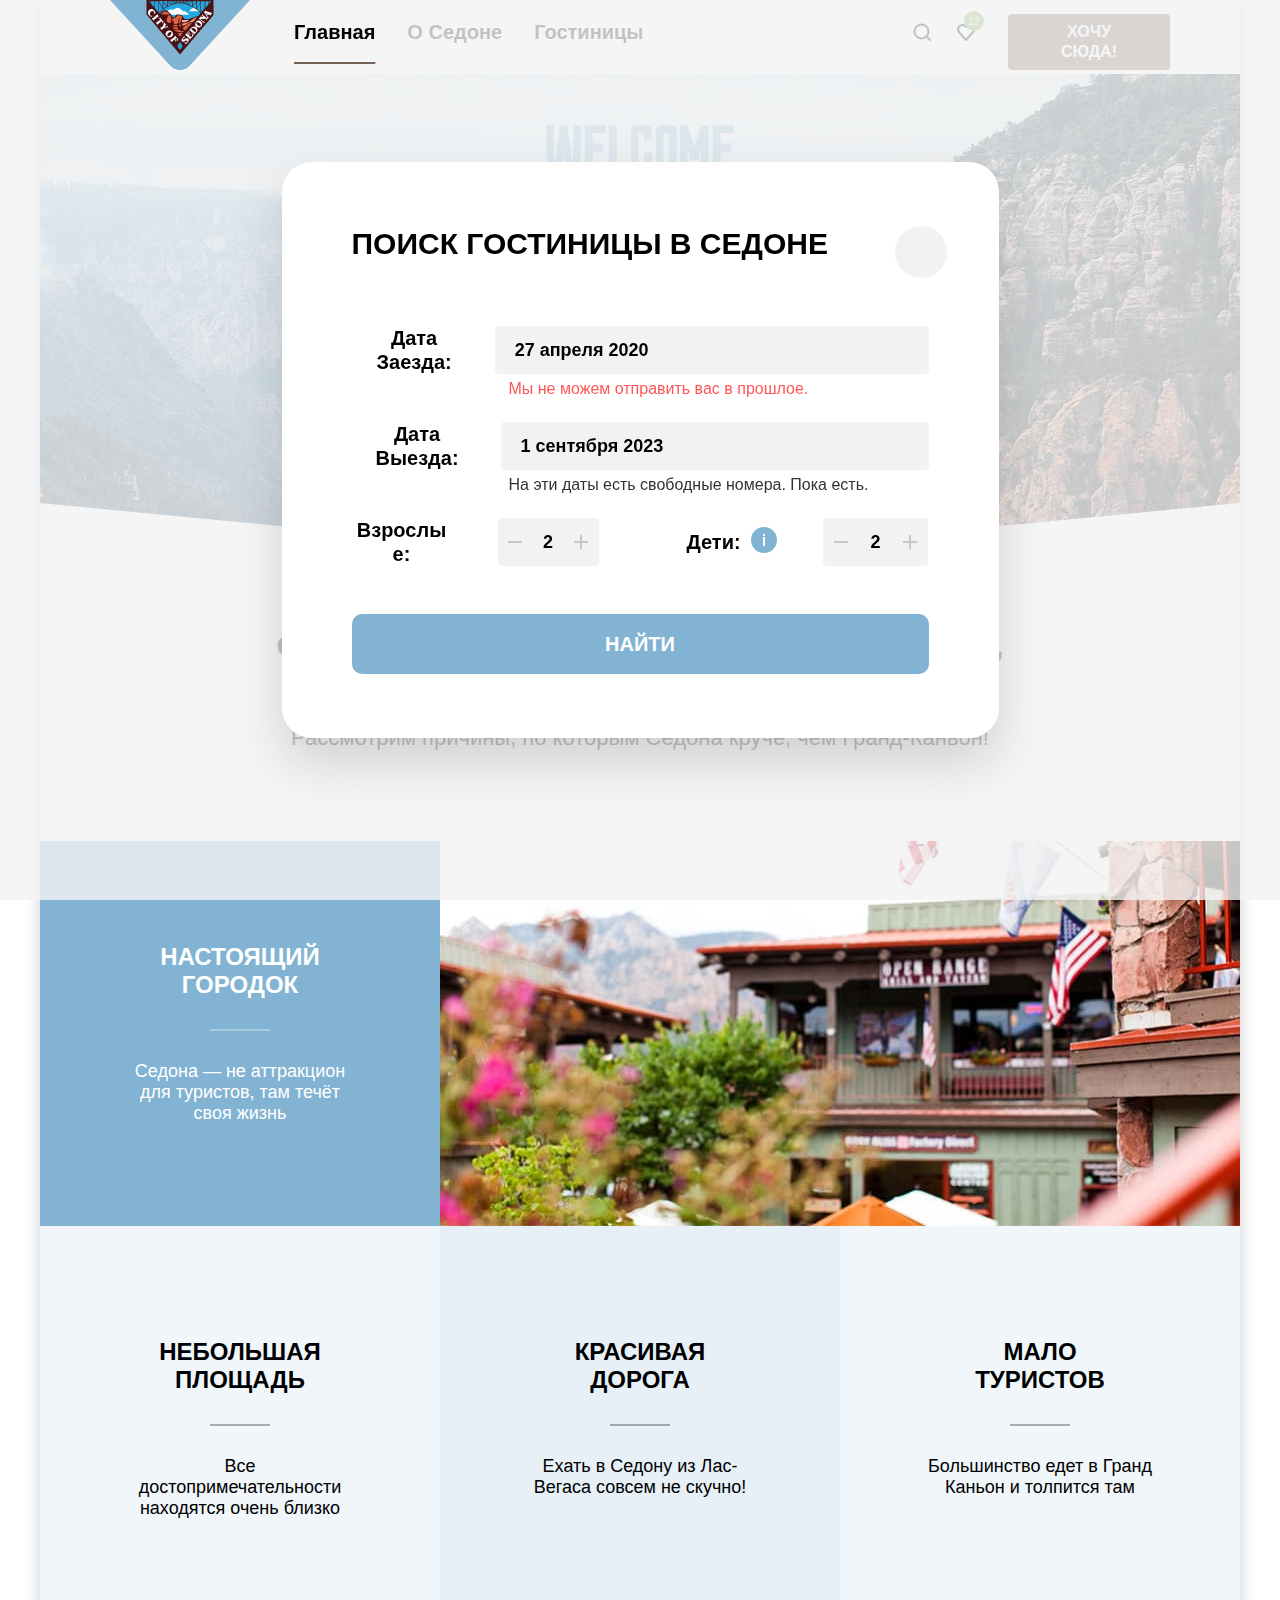
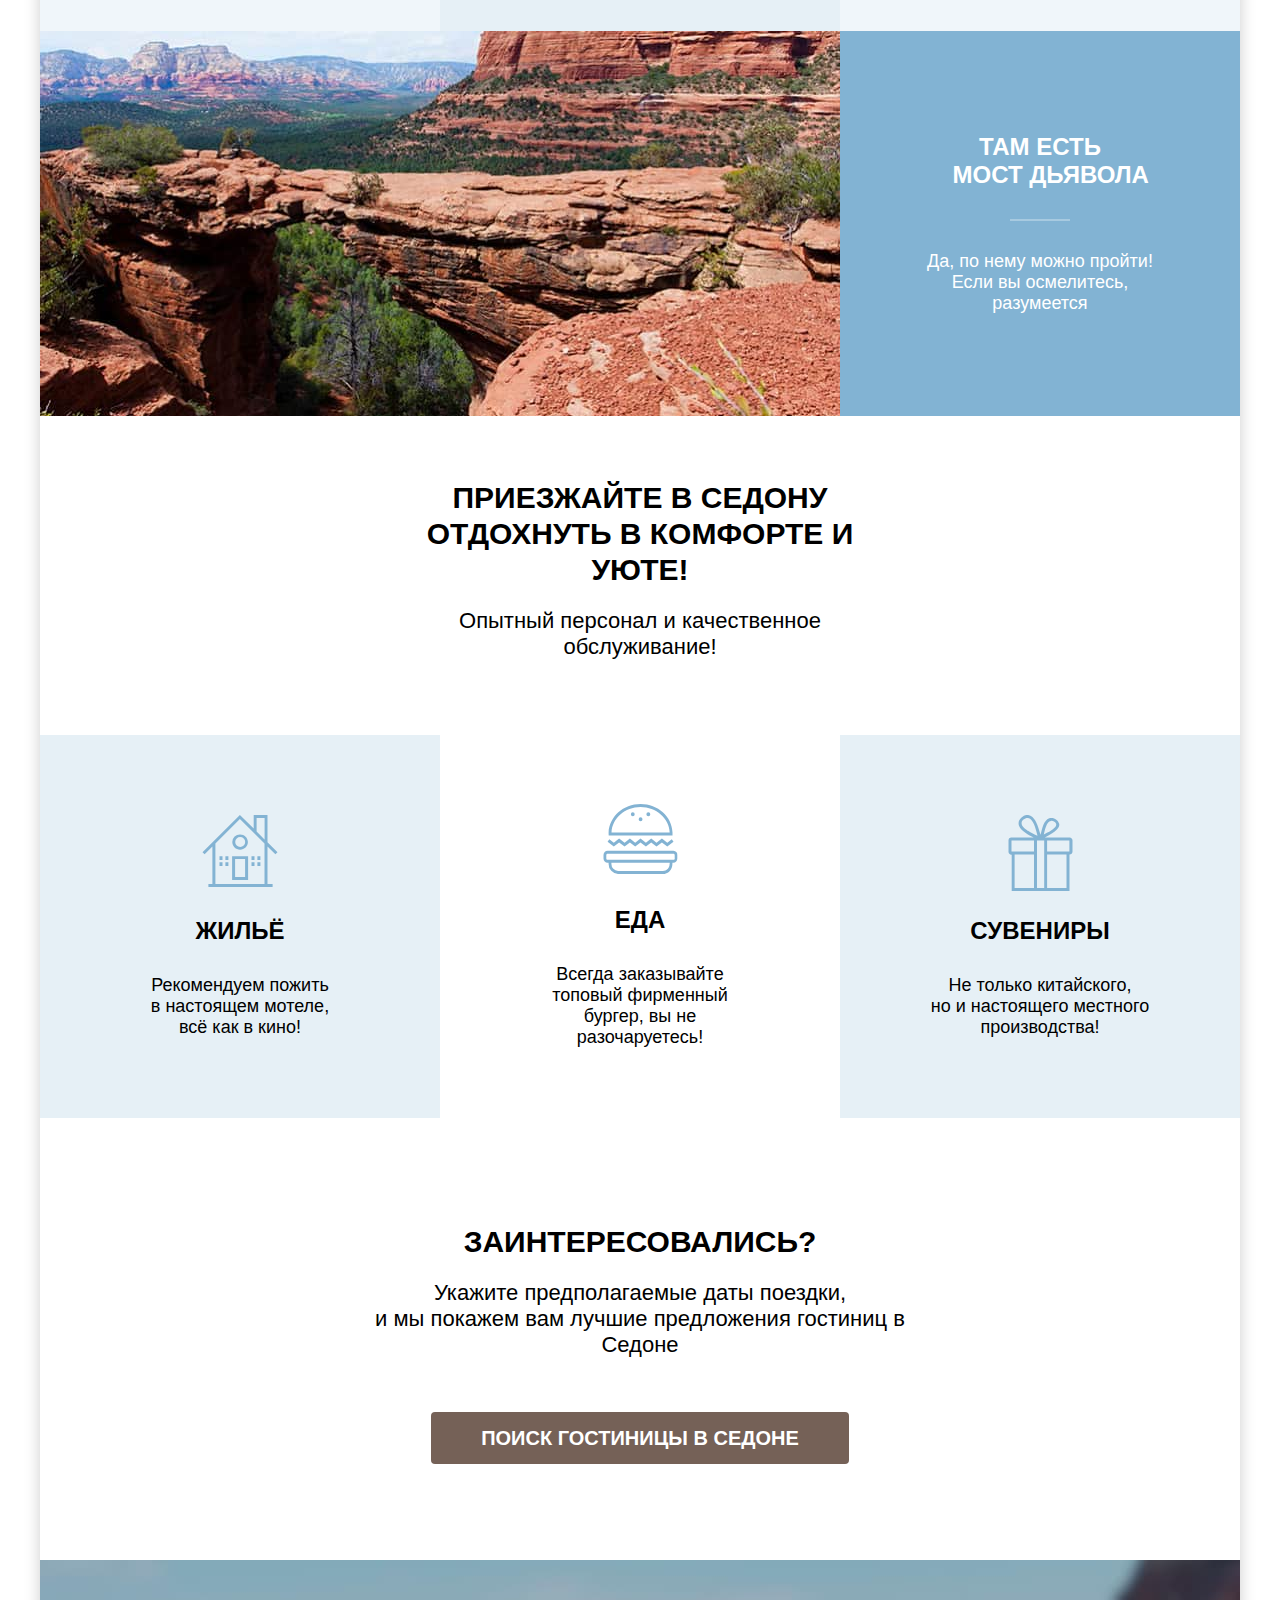
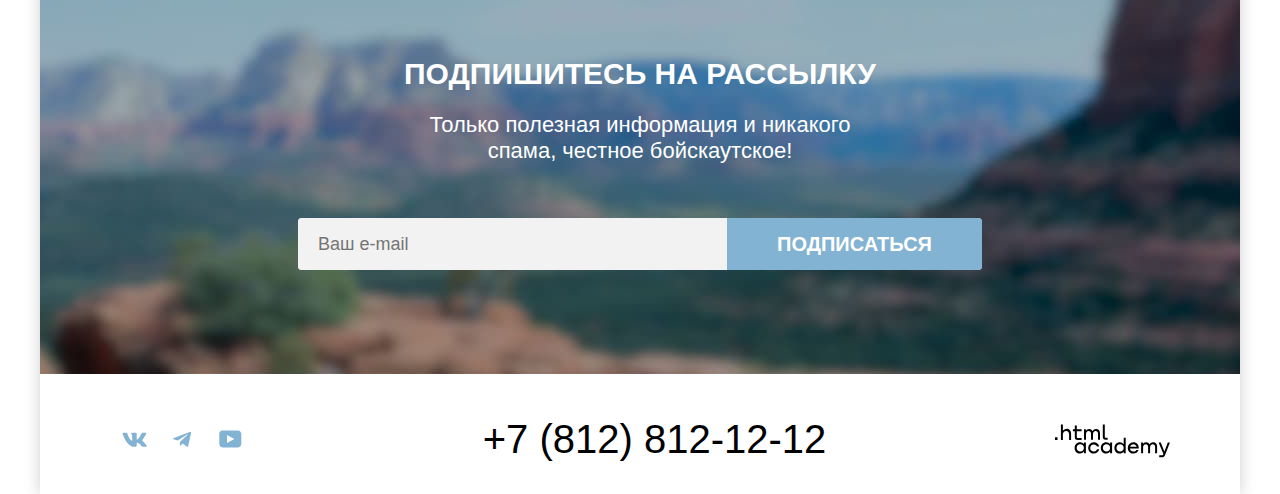
==== commit 39a19239: "Исправляет ошибки" ====
--- a/index.html
+++ b/index.html
@@ -104,23 +104,29 @@
         </p>
       </div>
       <ul class="services-facts">
-        <li class="services-facts-list1 wrapper-block background2">
-          <h3>Жилье
-          </h3>
-          <p>Рекомендуем пожить в&nbsp;настоящем мотеле,<br> всё как в кино!
-          </p>
-        </li>
-        <li class="services-facts-list2 wrapper-block">
-          <h3>Еда
-          </h3>
-          <p>Всегда заказывайте топовый&nbsp;фирменный бургер, вы не разочаруетесь!
-          </p>
-        </li>
-        <li class="services-facts-list3 wrapper-block background2">
-          <h3>Сувениры
-          </h3>
-          <p>Не только китайского, но&nbsp;и&nbsp;настоящего местного производства!
-          </p>
+        <li class="services-facts-list background2">
+          <div class="wrapper-block house-icon">
+            <h3>Жильё
+            </h3>
+            <p>Рекомендуем пожить в&nbsp;настоящем мотеле,<br> всё как в кино!
+            </p>
+          </div>
+        </li>
+        <li class="services-facts-list">
+          <div class="wrapper-block food-icon">
+            <h3>Еда
+            </h3>
+            <p>Всегда заказывайте топовый&nbsp;фирменный бургер, вы не разочаруетесь!
+            </p>
+          </div>
+        </li>
+        <li class="services-facts-list background2">
+          <div class="wrapper-block gift-icon">
+            <h3>Сувениры
+            </h3>
+            <p>Не только китайского, но&nbsp;и&nbsp;настоящего местного производства!
+            </p>
+          </div>
         </li>
       </ul>
     </section>
@@ -231,7 +237,7 @@
 </div>
 <div class="modal-container">
   <div class="modal modal-search">
-    <button class="modal-close-button">
+    <button class="modal-close-button" type="button">
       <span class="visually-hidden">Закрыть</span>
     </button>
     <section class="modal-content">
@@ -239,15 +245,13 @@
       <div class="search-form">
         <form class="search-form" action="https://echo.htmlacademy.ru/" method="post">
           <p class="field-group search-form-date">
-            <label class="form-label" for="check-in-date">
-              Дата Заезда:</label>
+            <label class="form-label" for="check-in-date">Дата Заезда:</label>
             <input class="field" type="text" id="check-in-date" name="check-in-date" placeholder="Укажите дату"
                    value="27 апреля 2020">
           </p>
           <p class="error-massage">Мы не можем отправить вас в прошлое.</p>
           <p class="field-group search-form-date">
-            <label class="form-label" for="departure-date">
-              Дата Выезда:</label>
+            <label class="form-label" for="departure-date">Дата Выезда:</label>
             <input class="field" type="text" id="departure-date" name="departure-date" placeholder="Укажите дату"
                    value="1 сентября 2023">
           </p>
@@ -256,7 +260,7 @@
             <div class="range-wrapper-inputs">
               <div class="toggle-adults">
                 <span class="toggle-adults-headline">Взрослые:</span>
-                <button class="button-minus">
+                <button class="button-minus" type="button">
                   <span class="visually-hidden">Уменьшить количество взрослых</span>
                   <svg
                     aria-hidden="true"
@@ -275,7 +279,7 @@
                   <span class="visually-hidden">Взрослые</span><input class="field" type="number" value="2"
                                                                       name="adult-amount" max="99">
                 </label>
-                <button class="button-plus">
+                <button class="button-plus" type="button">
                   <span class="visually-hidden">Увеличить количество взрослых</span>
                   <svg
                     aria-hidden="true"
@@ -292,7 +296,9 @@
                 </button>
               </div>
               <div class="toggle-kids">
-                <span class="toggle-kids-headline form-label-icon">Дети<span class="tooltip">
+                <span class="toggle-kids-headline form-label-icon">Дети:
+                </span>
+                <span class="tooltip">
                   <button class="tooltip-toggle" aria-labelledby="tooltip-kids-info" type="button">
                     <svg
                       class="tooltip-icon"
@@ -305,8 +311,7 @@
                   </button>
                   <span class="tooltip-text" role="tooltip" id="tooltip-kids-info">Укажите количество детей, которые будут с вами, возраст которых от 6 до 18 лет. Дети до 6 лет размещаются бесплатно.</span>
                 </span>
-                </span>
-                <button class="button-minus">
+                <button class="button-minus" type="button">
                   <span class="visually-hidden">Уменьшить количество детей</span>
                   <svg
                     aria-hidden="true"
@@ -325,7 +330,7 @@
                   <span class="visually-hidden">Дети</span><input class="field" type="number" value="2"
                                                                   name="kids-amount" max="99">
                 </label>
-                <button class="button-plus">
+                <button class="button-plus" type="button">
                   <span class="visually-hidden">Увеличить количество детей</span>
                   <svg
                     aria-hidden="true"
--- a/styles/style.css
+++ b/styles/style.css
@@ -54,6 +54,7 @@
   align-items: center;
   justify-content: center;
   width: 1060px;
+  min-height: 50px;
   padding: 40px 70px 30px 70px;
 }
 
@@ -69,6 +70,7 @@
   display: flex;
   justify-content: flex-end;
   margin-left: auto;
+  margin-top: 8px;
 }
 
 .about-text {
@@ -177,6 +179,7 @@
 }
 
 .field-group {
+  font-family: inherit;
   display: flex;
   position: relative;
   padding: 0;
@@ -193,6 +196,7 @@
   box-sizing: border-box;
   border: none;
   color: rgba(0, 0, 0, 1);
+  font-family: inherit;
   font-size: 18px;
   line-height: 24px;
   font-weight: 700;
@@ -215,6 +219,7 @@
 .field[type="text"]:active {
   background-color: #E6E6E6;
   color: rgba(0, 0, 0, 1);
+  font-family: inherit;
   font-size: 18px;
   line-height: 24px;
   font-weight: 700;
@@ -223,21 +228,26 @@
 
 
 .toggle-adults-headline {
+  display: inline-block;
   font-family: inherit;
   font-size: 20px;
   line-height: 24px;
   font-weight: 700;
   margin: 0 46px 0 0;
+  max-width: 100px;
+  word-wrap: break-word;
 }
 
 .toggle-kids-headline {
+  display: inline-block;
   font-family: inherit;
   font-size: 20px;
   line-height: 24px;
   font-weight: 700;
-  margin: 0 82px 0 0;
-  position: relative;
-  padding: 0;
+  margin: 0 10px 0 0;
+  padding: 0;
+  max-width: 60px;
+  word-wrap: break-word;
 }
 
 .form-label::after {
@@ -283,6 +293,7 @@
 }
 
 .form-label {
+  font-family: inherit;
   font-size: 20px;
   line-height: 24px;
   font-weight: 700;
@@ -297,10 +308,10 @@
 
 .tooltip {
   position: relative;
+  margin-right: 46px;
 }
 
 .tooltip-toggle {
-  position: absolute;
   left: 10px;
   top: 0;
   width: 26px;
@@ -311,7 +322,6 @@
   cursor: pointer;
   padding: 0;
   margin: 0;
-  display: block;
 }
 
 .tooltip-text {
@@ -319,25 +329,23 @@
   background-color: #333333;
   box-shadow: 0px 15px 30px 0px rgba(0, 0, 0, 0.30);
   color: #ffffff;
+  font-family: inherit;
   font-size: 16px;
   line-height: 20px;
   font-weight: normal;
   text-transform: none;
-  padding: 15px 18px 18px 22px;
+  padding: 18px 18px 22px 22px;
   border-radius: 10px;
-  display: block;
   width: 216px;
-  right: -150px;
-  top: -50px;
+  right: -115px;
+  top: -55px;
   transform: translateY(70%);
-  z-index: 1;
   display: none;
   text-align: left;
 }
 
 .form-label-icon {
-  position: relative;
-  padding-left: 16px;
+  align-self: center;
 }
 
 .tooltip-text:after {
@@ -346,7 +354,7 @@
   width: 19px;
   height: 9px;
   position: absolute;
-  bottom: 99%;
+  bottom: 100%;
   left: 0;
   right: 0;
   margin-left: auto;
@@ -369,9 +377,9 @@
 }
 
 .range-wrapper-inputs {
-  display: flex;
-  align-items: center;
-  justify-content: flex-start;
+  display: grid;
+  grid-template-columns: 247px 242px;
+  gap: 88px;
   margin: 0 0 48px 0;
 }
 
@@ -469,6 +477,9 @@
 .button-drop {
   background: none;
   cursor: pointer;
+  width: 191px;
+  min-height: 36px;
+  word-wrap: break-word;
 }
 
 .button-drop:hover {
@@ -477,7 +488,7 @@
 }
 
 .button-drop:focus {
-  border: solid 3px #83B3D3;
+  outline: solid 3px #83B3D3;
 }
 
 .button-drop:active {
@@ -492,6 +503,7 @@
 /* Button / size */
 
 .button-big {
+  font-family: inherit;
   color: white;
   font-size: 20px;
   line-height: 36px;
@@ -506,6 +518,7 @@
 }
 
 .button-medium {
+  font-family: inherit;
   color: white;
   font-size: 16px;
   line-height: 20px;
@@ -522,6 +535,7 @@
 }
 
 .button-small {
+  font-family: inherit;
   color: white;
   font-size: 16px;
   line-height: 20px;
@@ -553,6 +567,10 @@
   padding: 8px 50px;
   cursor: pointer;
   background-color: #82B3D3;
+  min-width: 232px;
+  min-height: 52px;
+  display: inline-block;
+  word-wrap: break-word;
 }
 
 .subscription-form-button:hover,
@@ -604,6 +622,8 @@
 
 .button-medium.primary-color-button {
   margin-top: 14px;
+  margin-bottom: 14px;
+
 }
 
 .icon {
@@ -746,13 +766,26 @@
   height: 2px;
   background-color: rgba(0, 0, 0, 0.30);
 }
+.services-facts-list {
+  padding: 80px 85px;
+  text-align: center;
+  max-width: 400px;
+}
 
 .wrapper-block {
-  padding: 81px 85px;
+  display: flex;
+  flex-direction: column;
+  align-items: center;
+  justify-content: center;
+  width: 230px;
+  text-align: center;
+  padding-top: 72px;
 }
 
 .wrapper-block h3 {
   margin: 30px 0 30px 0;
+  width: 230px;
+  word-break: break-word;
 }
 
 .card-block-reverse {
@@ -788,10 +821,16 @@
 }
 
 .services-facts {
-  display: grid;
-  grid-template-columns: 400px 400px 400px;
-  grid-template-rows: 385px;
+  display: flex;
+  justify-content: center;
+  align-items: center;
   list-style-type: none;
+  min-height: 385px;
+  padding: 0;
+  margin: 0;
+}
+
+.wrapper-block p {
   margin: 0;
   padding: 0;
 }
@@ -894,7 +933,7 @@
 .subscription-form {
   display: flex;
   width: 684px;
-  height: 52px;
+  min-height: 52px;
   background-color: #F2F2F2;
   border-radius: 4px;
   text-decoration: none;
@@ -928,29 +967,26 @@
 .subscription-background {
   background-color: gray;
   background-image: url("../images/Subscribe-background.jpg");
-  background-size: 100% auto;
-  background-repeat: no-repeat;
-}
-
-.services-facts-list1::before {
-  content: url("../images/house.svg");
-  display: inline-block;
-  width: 75px;
-  height: 72px;
-}
-
-.services-facts-list2::before {
-  content: url("../images/food.svg");
-  display: inline-block;
-  width: 75px;
-  height: 72px;
-}
-
-.services-facts-list3::before {
-  content: url("../images/gift.svg");
-  display: inline-block;
-  width: 75px;
-  height: 72px;
+  background-size: cover;
+  background-repeat: no-repeat;
+}
+
+.house-icon {
+  background-image: url("../images/house.svg");
+  background-position: center top;
+  background-repeat: no-repeat;
+}
+
+.food-icon {
+  background-image: url("../images/food.svg");
+  background-position: center top;
+  background-repeat: no-repeat;
+}
+
+.gift-icon {
+  background-image: url("../images/gift.svg");
+  background-position: center top;
+  background-repeat: no-repeat;
 }
 
 .footer {
@@ -987,7 +1023,7 @@
   display: flex;
   justify-content: flex-start;
   flex-wrap: wrap;
-  min-width: 200px;
+  max-width: 200px;
   list-style-type: none;
   padding: 0;
   margin: 0;
@@ -1103,6 +1139,13 @@
   margin: 0 10px 0 10px;
 }
 
+.breadcrumbs-link-hotels {
+  font-size: 16px;
+  line-height: 21px;
+  font-weight: 400;
+  padding: 0;
+  margin: 0;
+}
 .filter {
   color: white;
   background-color: gray;
@@ -1170,7 +1213,7 @@
     "field-to";
   grid-template-columns: 143px 143px;
   grid-template-rows: 48px;
-  margin: 0 0 0 140px;
+  margin: 0 0 0 151px;
   padding: 0;
   border: none;
   gap: 2px;
@@ -1198,13 +1241,13 @@
 
 .toggle-adults {
   display: flex;
-  flex-grow: 1;
-  align-items: center;
+  align-items: center;
+  justify-content: center;
 }
 
 .toggle-kids {
   display: flex;
-  margin-left: auto;
+  margin: 0;
   justify-content: center;
   align-items: center;
 }
@@ -1328,14 +1371,14 @@
   display: flex;
   justify-content: center;
   align-items: center;
-  margin-top: auto;
+  margin-top: 36px;
   width: 287px;
 }
 
 .range-scale {
   position: relative;
   height: 4px;
-  margin-bottom: 16px;
+  margin: 0;
   background-color: rgba(255, 255, 255, 0.3);
   width: 287px;
 }
@@ -1366,7 +1409,7 @@
 
 .toggle-max {
   top: -8px;
-  right: 0;
+  right: -1px;
 }
 
 
@@ -1419,6 +1462,7 @@
 
 .control-label {
   margin-left: 36px;
+  cursor: pointer;
 }
 
 .control-label:hover {
@@ -1542,6 +1586,9 @@
 
 .catalog-price-buttons .secondary-color-button {
   margin-bottom: 32px;
+  width: 191px;
+  min-height: 36px;
+  word-wrap: break-word;
 }
 
 .filter-header {
@@ -1795,7 +1842,7 @@
 
 .pagination {
   display: flex;
-  margin: 78px 0 0 0;
+  margin: 80px 0 0 0;
   padding: 0;
   list-style-type: none;
   min-width: 400px;
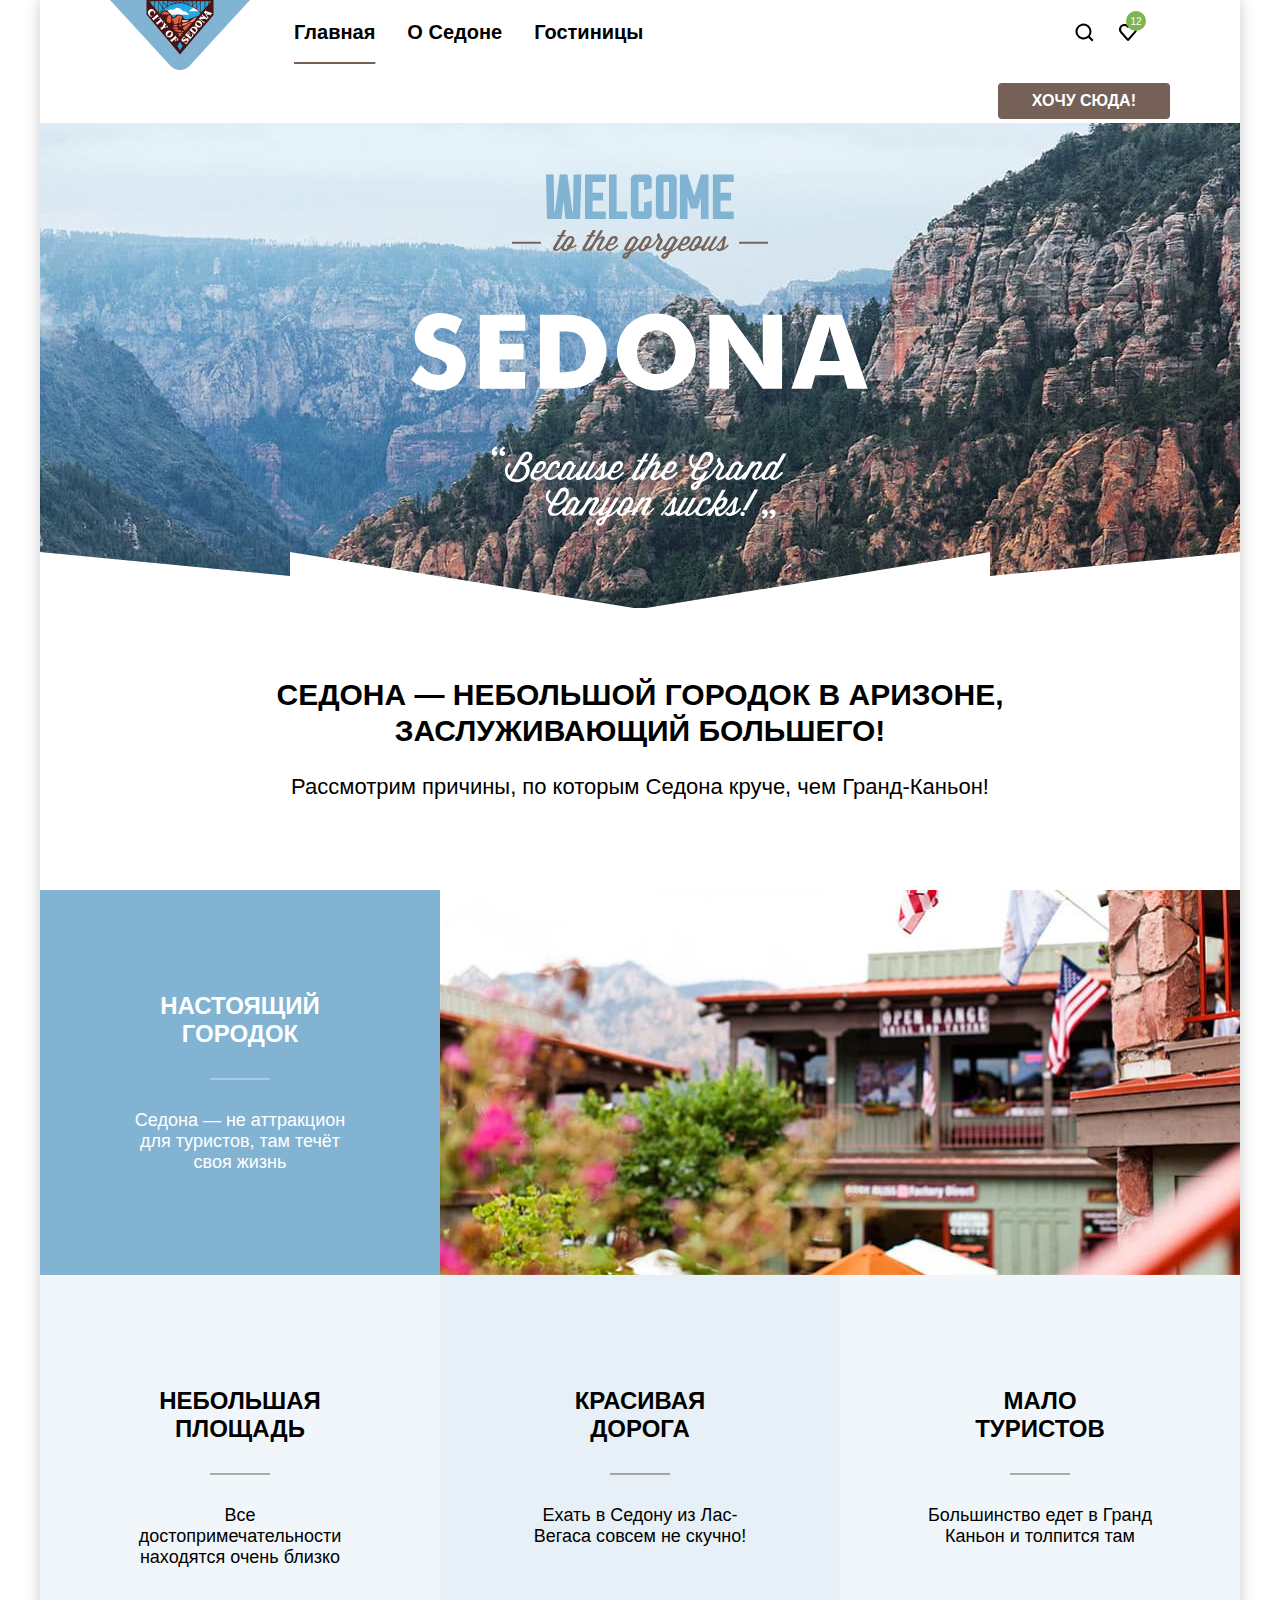
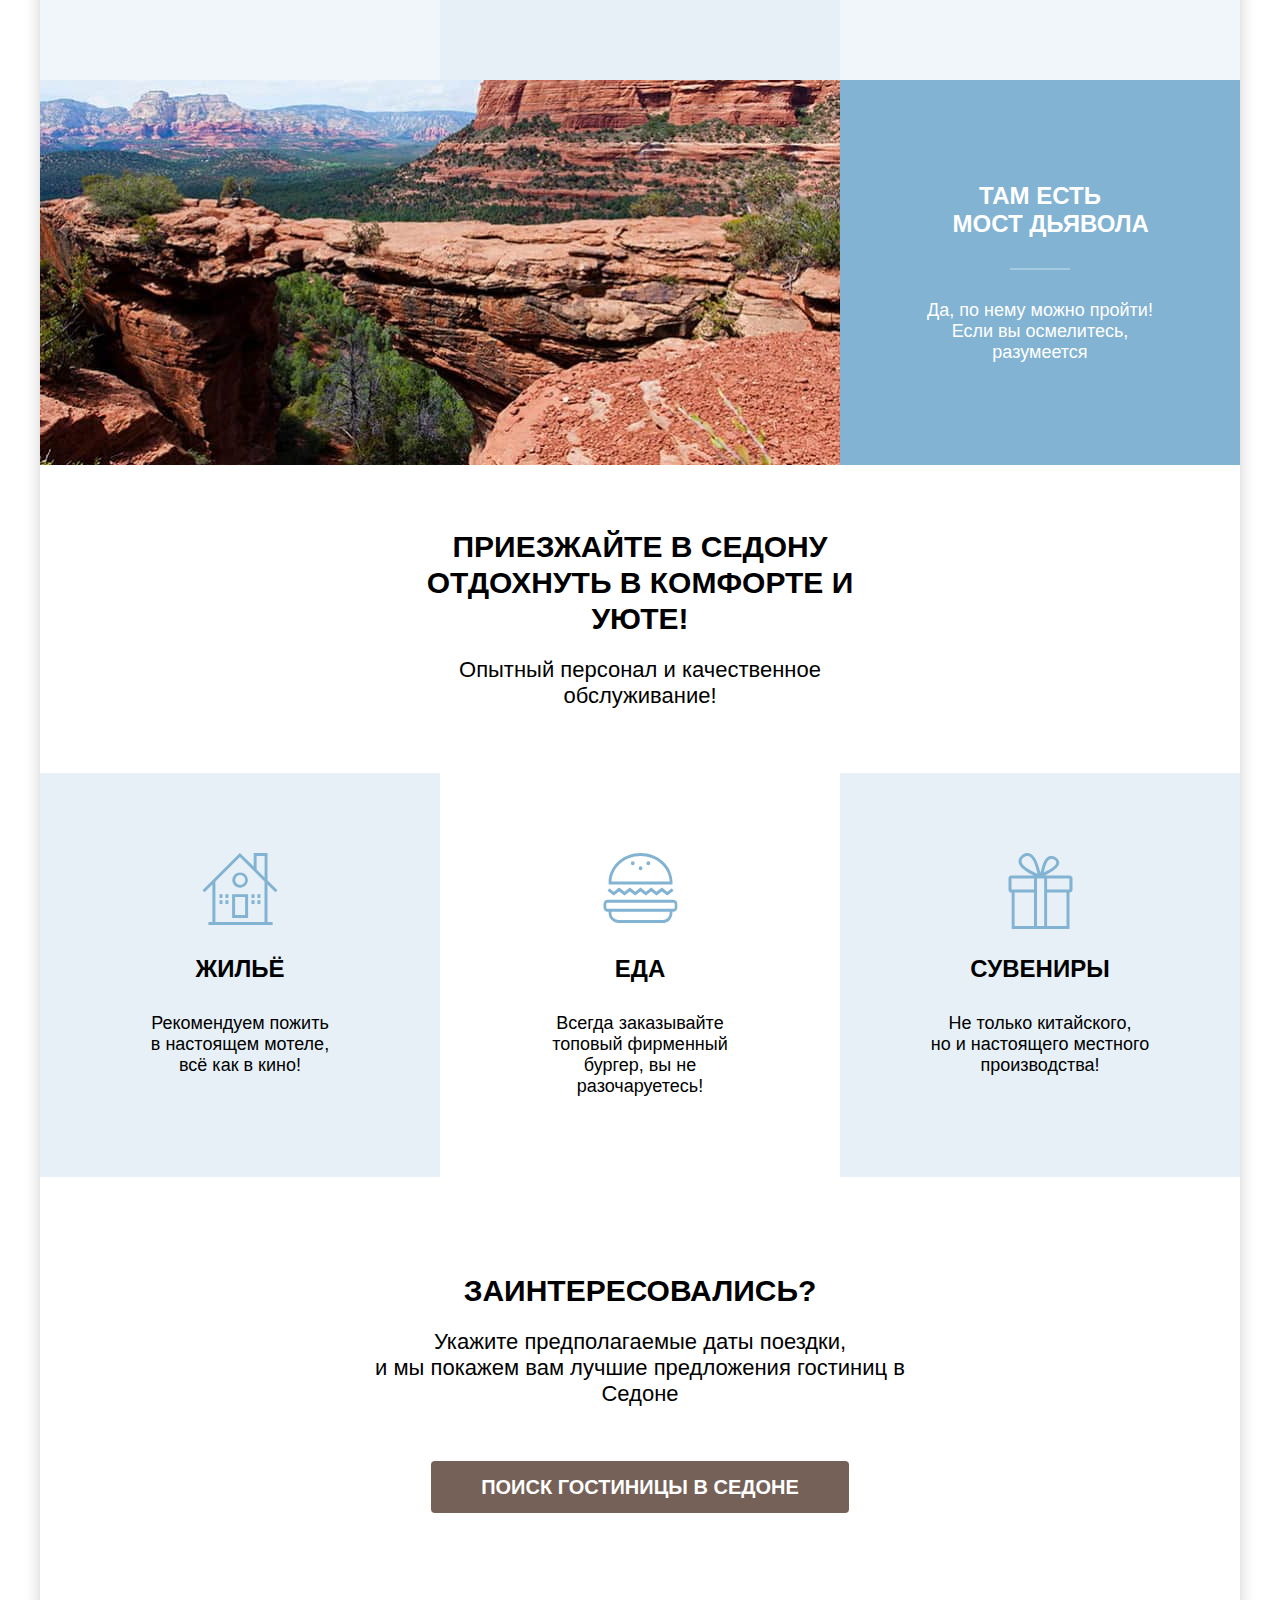
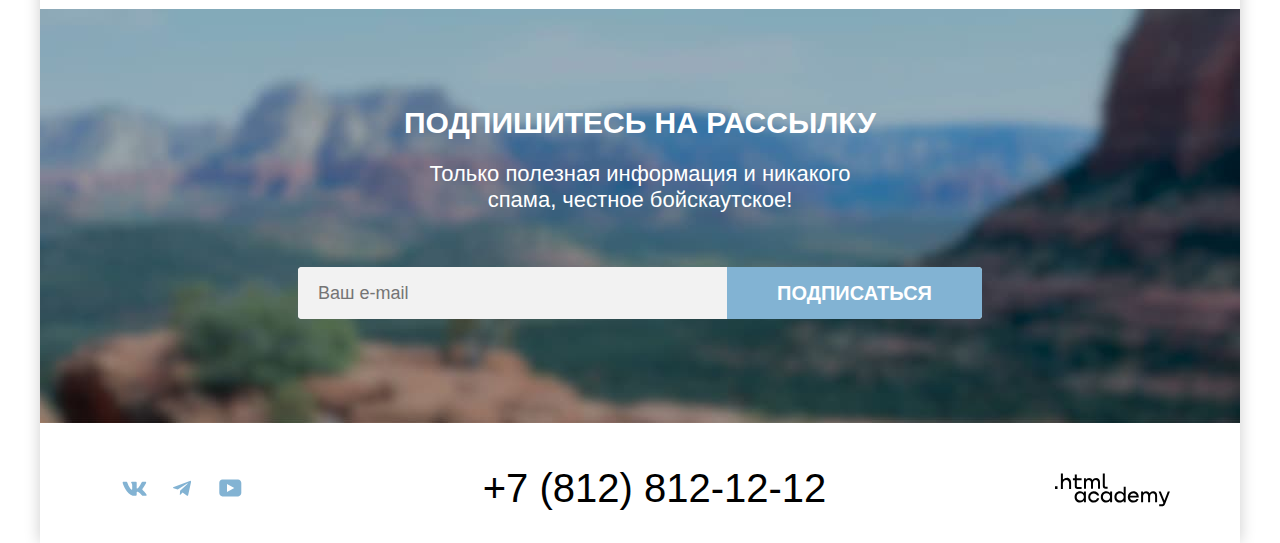
==== commit 87272dc3: "Commit для допуска" ====
--- a/index.html
+++ b/index.html
@@ -4,11 +4,11 @@
   <meta charset="utf-8">
   <title>HTML Academy: Седона</title>
   <link rel="stylesheet" href="styles/style.css">
-  <link rel="shortcut icon" href="../2419955-sedona-38/images/favicon-7.ico" type="image/x-icon">
+  <link rel="icon" href="favicon.ico" type="image/x-icon">
 </head>
 <body>
 <div class="page-container">
-  <header class="header-container page-header">
+  <header class="header-container page-header" data-test="header">
     <nav class="navigation">
       <div class="logo-container">
         <a class="logo-container" href="index.html"><img class="logo" src="images/logo.svg" width="140" height="70"
@@ -45,12 +45,12 @@
     </nav>
   </header>
   <main class="main-container main-index">
-    <section class="hero">
+    <section class="hero" data-test="hero">
       <h1 class="visually-hidden">Отдых в Седоне</h1>
       <img class="hero-image" src="images/hero-text.svg" width="458" height="352"
            alt="Welocome to the gorgeous Sedona Because the Grand Canyon sucks!">
     </section>
-    <section class="advantages">
+    <section class="advantages" data-test="advantages">
       <div class="wrapper">
         <h2>Седона — небольшой городок в Аризоне, заслуживающий большего!
         </h2>
@@ -97,7 +97,7 @@
         </li>
       </ul>
     </section>
-    <section class="services">
+    <section class="services" data-test="service">
       <div class="wrapper2">
         <h2>Приезжайте в Седону отдохнуть в&nbsp;комфорте и уюте!</h2>
         <p class="subheadline2"> Опытный персонал и качественное обслуживание!
@@ -130,7 +130,7 @@
         </li>
       </ul>
     </section>
-    <section class="call-to-action">
+    <section class="call-to-action" data-test="search">
       <h2>Заинтересовались?</h2>
       <p class="subheadline3">Укажите предполагаемые даты поездки,<br> и мы покажем вам лучшие предложения гостиниц в
         Седоне
@@ -138,7 +138,7 @@
       <a class="button-big primary-color-button" href="catalog.html">Поиск гостиницы в Седоне
       </a>
     </section>
-    <section class="subscription subscription-background">
+    <section class="subscription subscription-background" data-test="subscribe">
       <div class="wrapper3">
         <h2>Подпишитесь на рассылку</h2>
         <p class="subheadline3">Только полезная информация и никакого спама, честное бойскаутское!
@@ -152,7 +152,7 @@
       </form>
     </section>
   </main>
-  <footer class="page-footer">
+  <footer class="page-footer" data-test="footer">
     <div class="footer-container">
       <section class="footer-social social">
         <h3 class="visually-hidden">Социальные сети</h3>
@@ -235,124 +235,124 @@
     </div>
   </footer>
 </div>
-<div class="modal-container">
-  <div class="modal modal-search">
-    <button class="modal-close-button" type="button">
-      <span class="visually-hidden">Закрыть</span>
-    </button>
-    <section class="modal-content">
-      <h2 class="modal-title">Поиск гостиницы в Седоне</h2>
-      <div class="search-form">
-        <form class="search-form" action="https://echo.htmlacademy.ru/" method="post">
-          <p class="field-group search-form-date">
-            <label class="form-label" for="check-in-date">Дата Заезда:</label>
-            <input class="field" type="text" id="check-in-date" name="check-in-date" placeholder="Укажите дату"
-                   value="27 апреля 2020">
-          </p>
-          <p class="error-massage">Мы не можем отправить вас в прошлое.</p>
-          <p class="field-group search-form-date">
-            <label class="form-label" for="departure-date">Дата Выезда:</label>
-            <input class="field" type="text" id="departure-date" name="departure-date" placeholder="Укажите дату"
-                   value="1 сентября 2023">
-          </p>
-          <p class="info-massage">На эти даты есть свободные номера. Пока есть.</p>
-          <div class="range-search">
-            <div class="range-wrapper-inputs">
-              <div class="toggle-adults">
-                <span class="toggle-adults-headline">Взрослые:</span>
-                <button class="button-minus" type="button">
-                  <span class="visually-hidden">Уменьшить количество взрослых</span>
-                  <svg
-                    aria-hidden="true"
-                    focusable="false"
-                    width="20"
-                    height="20"
-                    viewBox="0 0 20 20"
-                    fill="rgba(117, 97, 87, 0.3)"
-                    role="img"
-                    xmlns="http://www.w3.org/2000/svg"
-                    aria-label="Минус.">
-                    <path fill-rule="evenodd" clip-rule="evenodd" d="M3 9V11H17V9H3Z"/>
-                  </svg>
-                </button>
-                <label class="catalog-filter-label">
-                  <span class="visually-hidden">Взрослые</span><input class="field" type="number" value="2"
-                                                                      name="adult-amount" max="99">
-                </label>
-                <button class="button-plus" type="button">
-                  <span class="visually-hidden">Увеличить количество взрослых</span>
-                  <svg
-                    aria-hidden="true"
-                    focusable="false"
-                    width="20"
-                    height="20"
-                    viewBox="0 0 20 20"
-                    fill="rgba(117, 97, 87, 0.3)"
-                    role="img"
-                    xmlns="http://www.w3.org/2000/svg"
-                    aria-label="Плюс.">
-                    <path fill-rule="evenodd" clip-rule="evenodd" d="M17 9H11V3H9V9H3V11H9V17H11V11H17V9Z"/>
-                  </svg>
-                </button>
-              </div>
-              <div class="toggle-kids">
-                <span class="toggle-kids-headline form-label-icon">Дети:
-                </span>
-                <span class="tooltip">
-                  <button class="tooltip-toggle" aria-labelledby="tooltip-kids-info" type="button">
-                    <svg
-                      class="tooltip-icon"
-                      width="20"
-                      height="20"
-                      viewBox="0 0 20 20"
-                      fill="#FFFFFF"
-                      xmlns="http://www.w3.org/2000/svg">
-                    <path fill-rule="evenodd" clip-rule="evenodd" d="M9 4h2v2H9V4Zm2 12H9V7h2v9Z"/></svg>
-                  </button>
-                  <span class="tooltip-text" role="tooltip" id="tooltip-kids-info">Укажите количество детей, которые будут с вами, возраст которых от 6 до 18 лет. Дети до 6 лет размещаются бесплатно.</span>
-                </span>
-                <button class="button-minus" type="button">
-                  <span class="visually-hidden">Уменьшить количество детей</span>
-                  <svg
-                    aria-hidden="true"
-                    focusable="false"
-                    width="20"
-                    height="20"
-                    viewBox="0 0 20 20"
-                    fill="rgba(117, 97, 87, 0.3)"
-                    role="img"
-                    xmlns="http://www.w3.org/2000/svg"
-                    aria-label="Минус.">
-                    <path fill-rule="evenodd" clip-rule="evenodd" d="M3 9V11H17V9H3Z"/>
-                  </svg>
-                </button>
-                <label class="catalog-filter-label">
-                  <span class="visually-hidden">Дети</span><input class="field" type="number" value="2"
-                                                                  name="kids-amount" max="99">
-                </label>
-                <button class="button-plus" type="button">
-                  <span class="visually-hidden">Увеличить количество детей</span>
-                  <svg
-                    aria-hidden="true"
-                    focusable="false"
-                    width="20"
-                    height="20"
-                    viewBox="0 0 20 20"
-                    fill="rgba(117, 97, 87, 0.3)"
-                    role="img"
-                    xmlns="http://www.w3.org/2000/svg"
-                    aria-label="Плюс.">
-                    <path fill-rule="evenodd" clip-rule="evenodd" d="M17 9H11V3H9V9H3V11H9V17H11V11H17V9Z"/>
-                  </svg>
-                </button>
-              </div>
-            </div>
-          </div>
-          <button class="modal-find-button secondary-color-button" type="submit">Найти</button>
-        </form>
-      </div>
-    </section>
-  </div>
-</div>
+  <!--<div class="modal-container">-->
+  <!--  <div class="modal modal-search">-->
+  <!--    <button class="modal-close-button" type="button">-->
+  <!--      <span class="visually-hidden">Закрыть</span>-->
+  <!--    </button>-->
+  <!--    <section class="modal-content">-->
+  <!--      <h2 class="modal-title">Поиск гостиницы в Седоне</h2>-->
+  <!--      <div class="search-form">-->
+  <!--        <form class="search-form" action="https://echo.htmlacademy.ru/" method="post">-->
+  <!--          <p class="field-group search-form-date">-->
+  <!--            <label class="form-label" for="check-in-date">Дата Заезда:</label>-->
+  <!--            <input class="field" type="text" id="check-in-date" name="check-in-date" placeholder="Укажите дату"-->
+  <!--                   value="27 апреля 2020">-->
+  <!--          </p>-->
+  <!--          <p class="error-massage">Мы не можем отправить вас в прошлое.</p>-->
+  <!--          <p class="field-group search-form-date">-->
+  <!--            <label class="form-label" for="departure-date">Дата Выезда:</label>-->
+  <!--            <input class="field" type="text" id="departure-date" name="departure-date" placeholder="Укажите дату"-->
+  <!--                   value="1 сентября 2023">-->
+  <!--          </p>-->
+  <!--          <p class="info-massage">На эти даты есть свободные номера. Пока есть.</p>-->
+  <!--          <div class="range-search">-->
+  <!--            <div class="range-wrapper-inputs">-->
+  <!--              <div class="toggle-adults">-->
+  <!--                <span class="toggle-adults-headline">Взрослые:</span>-->
+  <!--                <button class="button-minus" type="button">-->
+  <!--                  <span class="visually-hidden">Уменьшить количество взрослых</span>-->
+  <!--                  <svg-->
+  <!--                    aria-hidden="true"-->
+  <!--                    focusable="false"-->
+  <!--                    width="20"-->
+  <!--                    height="20"-->
+  <!--                    viewBox="0 0 20 20"-->
+  <!--                    fill="rgba(117, 97, 87, 0.3)"-->
+  <!--                    role="img"-->
+  <!--                    xmlns="http://www.w3.org/2000/svg"-->
+  <!--                    aria-label="Минус.">-->
+  <!--                    <path fill-rule="evenodd" clip-rule="evenodd" d="M3 9V11H17V9H3Z"/>-->
+  <!--                  </svg>-->
+  <!--                </button>-->
+  <!--                <label class="catalog-filter-label">-->
+  <!--                  <span class="visually-hidden">Взрослые</span><input class="field" type="number" value="2"-->
+  <!--                                                                      name="adult-amount" max="99">-->
+  <!--                </label>-->
+  <!--                <button class="button-plus" type="button">-->
+  <!--                  <span class="visually-hidden">Увеличить количество взрослых</span>-->
+  <!--                  <svg-->
+  <!--                    aria-hidden="true"-->
+  <!--                    focusable="false"-->
+  <!--                    width="20"-->
+  <!--                    height="20"-->
+  <!--                    viewBox="0 0 20 20"-->
+  <!--                    fill="rgba(117, 97, 87, 0.3)"-->
+  <!--                    role="img"-->
+  <!--                    xmlns="http://www.w3.org/2000/svg"-->
+  <!--                    aria-label="Плюс.">-->
+  <!--                    <path fill-rule="evenodd" clip-rule="evenodd" d="M17 9H11V3H9V9H3V11H9V17H11V11H17V9Z"/>-->
+  <!--                  </svg>-->
+  <!--                </button>-->
+  <!--              </div>-->
+  <!--              <div class="toggle-kids">-->
+  <!--                <span class="toggle-kids-headline form-label-icon">Дети:-->
+  <!--                </span>-->
+  <!--                <span class="tooltip">-->
+  <!--                  <button class="tooltip-toggle" aria-labelledby="tooltip-kids-info" type="button">-->
+  <!--                    <svg-->
+  <!--                      class="tooltip-icon"-->
+  <!--                      width="20"-->
+  <!--                      height="20"-->
+  <!--                      viewBox="0 0 20 20"-->
+  <!--                      fill="#FFFFFF"-->
+  <!--                      xmlns="http://www.w3.org/2000/svg">-->
+  <!--                    <path fill-rule="evenodd" clip-rule="evenodd" d="M9 4h2v2H9V4Zm2 12H9V7h2v9Z"/></svg>-->
+  <!--                  </button>-->
+  <!--                  <span class="tooltip-text" role="tooltip" id="tooltip-kids-info">Укажите количество детей, которые будут с вами, возраст которых от 6 до 18 лет. Дети до 6 лет размещаются бесплатно.</span>-->
+  <!--                </span>-->
+  <!--                <button class="button-minus" type="button">-->
+  <!--                  <span class="visually-hidden">Уменьшить количество детей</span>-->
+  <!--                  <svg-->
+  <!--                    aria-hidden="true"-->
+  <!--                    focusable="false"-->
+  <!--                    width="20"-->
+  <!--                    height="20"-->
+  <!--                    viewBox="0 0 20 20"-->
+  <!--                    fill="rgba(117, 97, 87, 0.3)"-->
+  <!--                    role="img"-->
+  <!--                    xmlns="http://www.w3.org/2000/svg"-->
+  <!--                    aria-label="Минус.">-->
+  <!--                    <path fill-rule="evenodd" clip-rule="evenodd" d="M3 9V11H17V9H3Z"/>-->
+  <!--                  </svg>-->
+  <!--                </button>-->
+  <!--                <label class="catalog-filter-label">-->
+  <!--                  <span class="visually-hidden">Дети</span><input class="field" type="number" value="2"-->
+  <!--                                                                  name="kids-amount" max="99">-->
+  <!--                </label>-->
+  <!--                <button class="button-plus" type="button">-->
+  <!--                  <span class="visually-hidden">Увеличить количество детей</span>-->
+  <!--                  <svg-->
+  <!--                    aria-hidden="true"-->
+  <!--                    focusable="false"-->
+  <!--                    width="20"-->
+  <!--                    height="20"-->
+  <!--                    viewBox="0 0 20 20"-->
+  <!--                    fill="rgba(117, 97, 87, 0.3)"-->
+  <!--                    role="img"-->
+  <!--                    xmlns="http://www.w3.org/2000/svg"-->
+  <!--                    aria-label="Плюс.">-->
+  <!--                    <path fill-rule="evenodd" clip-rule="evenodd" d="M17 9H11V3H9V9H3V11H9V17H11V11H17V9Z"/>-->
+  <!--                  </svg>-->
+  <!--                </button>-->
+  <!--              </div>-->
+  <!--            </div>-->
+  <!--          </div>-->
+  <!--          <button class="modal-find-button secondary-color-button" type="submit">Найти</button>-->
+  <!--        </form>-->
+  <!--      </div>-->
+  <!--    </section>-->
+  <!--  </div>-->
+  <!--</div>-->
 </body>
 </html>
--- a/styles/style.css
+++ b/styles/style.css
@@ -36,6 +36,7 @@
   color: black;
   height: 100%;
   text-align: center;
+  min-width: 1200px;
 }
 
 .main-container {
@@ -200,12 +201,14 @@
   font-size: 18px;
   line-height: 24px;
   font-weight: 700;
+  -webkit-appearance: none;
   appearance: none;
 }
 
 .field[type="text"]:hover {
   background-color: #E6E6E6;
   color: rgba(0, 0, 0, 0.6);
+  -webkit-appearance: none;
   appearance: none;
 }
 
@@ -213,6 +216,7 @@
   background-color: #E6E6E6;
   border: solid 3px #83B3D3;
   color: rgba(0, 0, 0, 0.6);
+  -webkit-appearance: none;
   appearance: none;
 }
 
@@ -223,6 +227,7 @@
   font-size: 18px;
   line-height: 24px;
   font-weight: 700;
+  -webkit-appearance: none;
   appearance: none;
 }
 
@@ -610,10 +615,14 @@
   max-width: 270px;
   margin-left: auto;
   text-align: center;
+  flex-wrap: wrap;
+  justify-content: end;
 }
 
 .navigation-user {
   display: flex;
+  flex-wrap: wrap;
+  max-width: 270px;
   align-items: center;
   list-style-type: none;
   padding: 0;
@@ -623,7 +632,6 @@
 .button-medium.primary-color-button {
   margin-top: 14px;
   margin-bottom: 14px;
-
 }
 
 .icon {
@@ -667,6 +675,7 @@
   text-decoration: underline;
   text-underline-offset: 23px;
   text-decoration-thickness: 2px;
+  -webkit-text-decoration-color: #756257;
   text-decoration-color: #756257;
   z-index: 1;
 }
@@ -676,6 +685,7 @@
   text-decoration: underline;
   text-underline-offset: 23px;
   text-decoration-thickness: 2px;
+  -webkit-text-decoration-color: #756257;
   text-decoration-color: #756257;
   z-index: 1;
 }
@@ -823,7 +833,7 @@
 .services-facts {
   display: flex;
   justify-content: center;
-  align-items: center;
+  align-items: stretch;
   list-style-type: none;
   min-height: 385px;
   padding: 0;
@@ -855,6 +865,7 @@
   text-decoration: none;
   text-transform: uppercase;
   margin: 0;
+  word-wrap: break-word;
 }
 
 .wrapper {
@@ -1219,12 +1230,6 @@
   gap: 2px;
 }
 
-input[type="number"]::-webkit-inner-spin-button,
-input[type="number"]::-webkit-outer-spin-button {
-  -webkit-appearance: none;
-  margin: 0;
-}
-
 .catalog-filter-label input[type="number"] {
   width: 31px;
   height: 48px;
@@ -1261,6 +1266,7 @@
   border: none;
   padding: 0;
   cursor: pointer;
+  -webkit-appearance: none;
   appearance: none;
 }
 
@@ -1301,6 +1307,7 @@
   border: none;
   padding: 0;
   cursor: pointer;
+  -webkit-appearance: none;
   appearance: none;
 }
 
@@ -1324,12 +1331,14 @@
 
 .field-from:hover {
   background-color: #E6E6E6;
+  -webkit-appearance: none;
   appearance: none;
 }
 
 .field-from:focus {
   background-color: #E6E6E6;
   border: solid 3px #83B3D3;
+  -webkit-appearance: none;
   appearance: none;
 }
 
@@ -1539,20 +1548,25 @@
   width: 292px;
   height: 49px;
   border-radius: 4px;
+
   font-family: inherit;
   font-size: 18px;
   line-height: 21px;
   font-weight: normal;
   color: #333333;
+
   box-sizing: border-box;
   padding: 0 0 0 20px;
   background-color: #ffffff;
   border: solid 2px #E5E5E5;
   -webkit-appearance: none;
   margin-right: 70px;
-  position: inherit;
   appearance: none;
   cursor: pointer;
+
+  background-image: url("../images/select_control_arrow.svg");
+  background-repeat: no-repeat;
+  background-position: right 20px center;
 }
 
 .select-control:hover {
@@ -1566,17 +1580,6 @@
 .select-control:disabled {
   border: 2px solid rgba(0, 0, 0, 0.30);
   color: rgba(0, 0, 0, 0.3);
-}
-
-.sorting::after {
-  background-image: url("../images/select_control_arrow.svg");
-  background-repeat: no-repeat;
-  content: "";
-  left: 260px;
-  top: 20px;
-  width: 12px;
-  height: 8px;
-  position: absolute;
 }
 
 .catalog-price-buttons {
@@ -1599,29 +1602,35 @@
 
 .inner-header {
   display: flex;
+  flex-wrap: wrap;
   align-items: center;
   margin: 0 0 40px 0;
+  min-height: 48px;
 }
 
 .inner-header-title {
   margin-right: auto;
+  max-width: 500px;
+  word-wrap: break-word;
+  text-align: left;
 }
 
 .sorting {
   display: flex;
+  flex-wrap: wrap;
   width: 522px;
   justify-content: center;
   align-items: center;
-  position: relative;
 }
 
 .sorting-buttons {
   display: flex;
+  flex-wrap: wrap;
   width: 160px;
-  height: 48px;
+  min-height: 48px;
   position: relative;
   justify-content: space-between;
-  align-items: center;
+  align-items: flex-start;
 }
 
 .filter-results {
@@ -1640,6 +1649,7 @@
 
 .hotels-list {
   display: flex;
+  flex-wrap: wrap;
   flex-direction: column;
   border: solid #E6E6E6 1px;
   border-radius: 4px;
@@ -1772,13 +1782,14 @@
   position: absolute;
   right: 0;
   top: 0;
-  width: 140px;
-  height: 37px;
+  max-width: 140px;
+  min-height: 37px;
   font-family: inherit;
   font-size: 16px;
   line-height: 20px;
   color: #333333;
   font-weight: 400;
+  word-wrap: break-word;
 }
 
 .wrapper-hotels-rate:first-of-type:before {
@@ -1909,3 +1920,13 @@
 input {
   background-color: #F2F2F2;
 }
+
+input[type="number"]::-webkit-inner-spin-button,
+input[type="number"]::-webkit-outer-spin-button {
+  -webkit-appearance: none;
+  margin: 0;
+}
+
+input[type=number] {
+  -moz-appearance:textfield;
+}
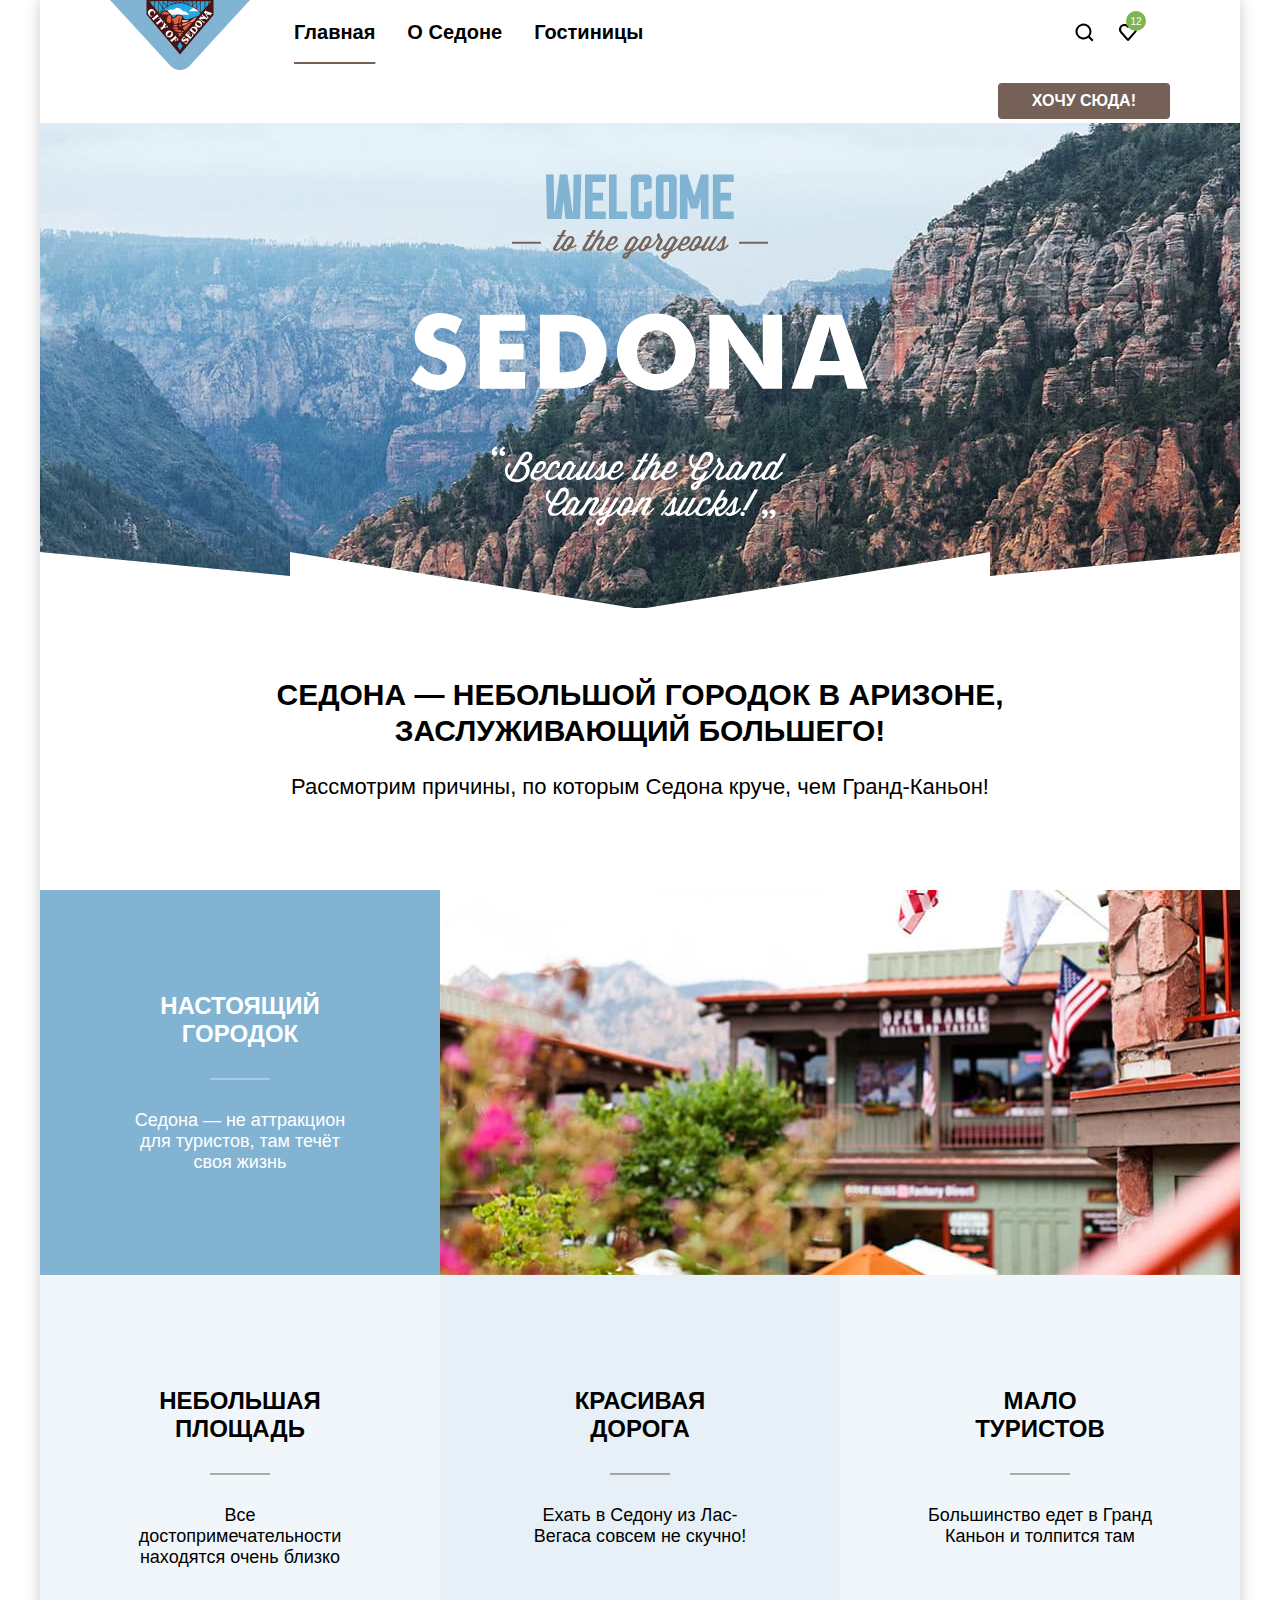
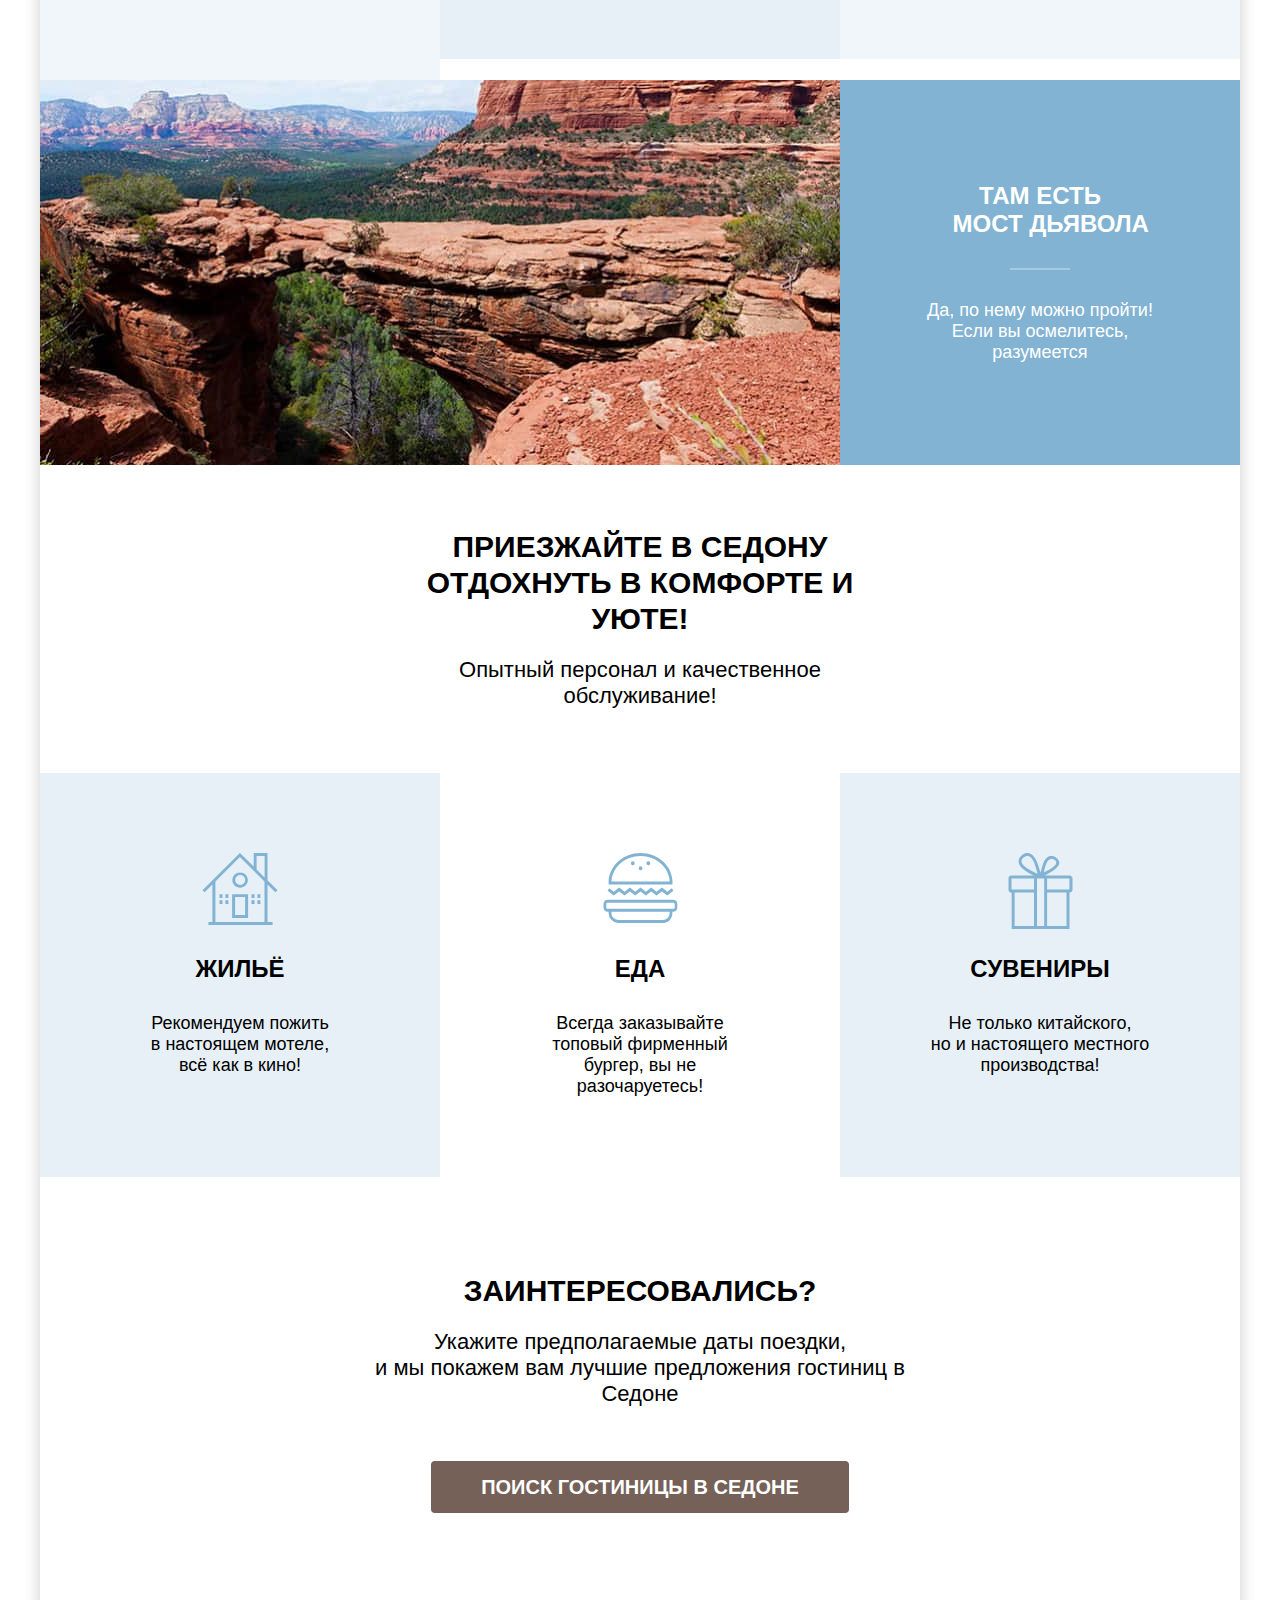
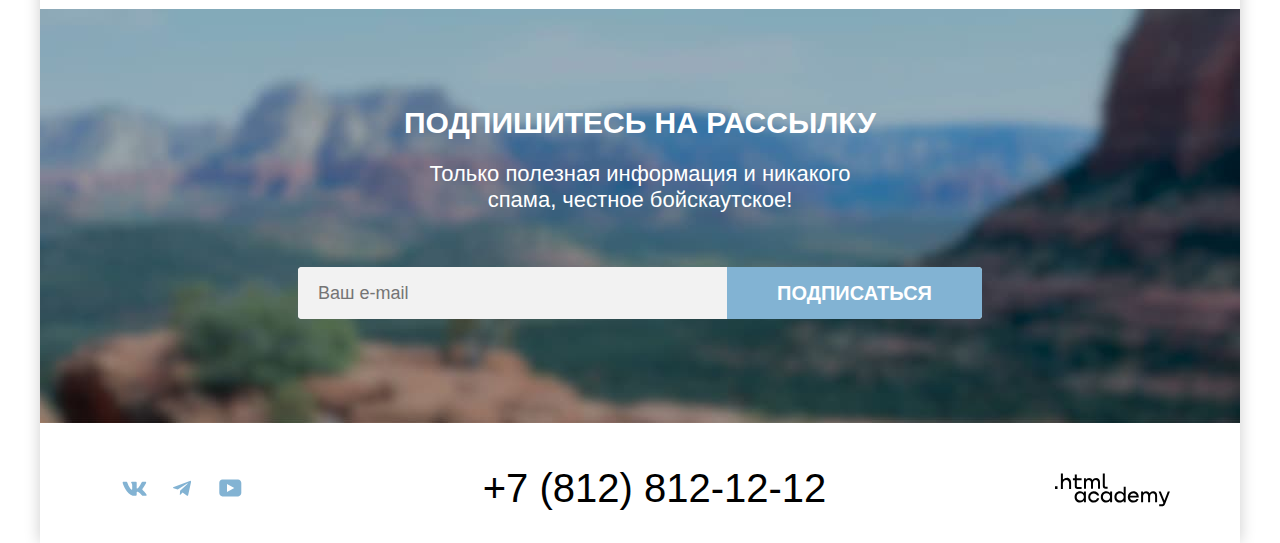
==== commit b5a8a6af: "Merge pull request #11 from Idalnet/master" ====
--- a/index.html
+++ b/index.html
@@ -4,15 +4,15 @@
   <meta charset="utf-8">
   <title>HTML Academy: Седона</title>
   <link rel="stylesheet" href="styles/style.css">
-  <link rel="icon" href="favicon.ico" type="image/x-icon">
+  <link rel="icon" type="image/png" href="images/favicon-32x32.png">
 </head>
 <body>
 <div class="page-container">
   <header class="header-container page-header" data-test="header">
     <nav class="navigation">
       <div class="logo-container">
-        <a class="logo-container" href="index.html"><img class="logo" src="images/logo.svg" width="140" height="70"
-                                                         alt="Логотип компании «Отдых в Седоне»"></a>
+        <a class="logo-container" href="index.html">
+          <img class="logo" src="images/logo.svg" width="140" height="70" alt="Логотип компании «Отдых в Седоне»"></a>
       </div>
       <div class="navigation-list">
         <ul class="navigation-list">
@@ -30,13 +30,31 @@
       <div class="navigation-user-container">
         <ul class="navigation-user">
           <li class="navigation-user-item">
-            <a class="navigation-user-link" href="#"><img class="icon" src="images/search.svg" width="20" height="20"
-                                                          alt="Поиск">
+            <a class="navigation-user-link" href="#">
+              <svg aria-hidden="true"
+                   focusable="false"
+                   width="20"
+                   height="20"
+                   fill="#000000"
+                   role="img"
+                   xmlns="http://www.w3.org/2000/svg"
+                   aria-label="Поиск">
+                <path fill-rule="evenodd" clip-rule="evenodd" d="m19.5 18-3.7-3.7a8 8 0 0 0 1.7-4.8 8 8 0 1 0-3.1 6.3l3.7 3.7 1.4-1.5Zm-10-2.5a6 6 0 0 1-6-6 6 6 0 0 1 12 0 6 6 0 0 1-6 6Z"/>
+              </svg>
             </a>
           </li>
           <li class="navigation-user-item">
-            <a class="navigation-user-link-favourite" href="#"><img class="icon" src="images/heart-2.svg" width="20"
-                                                                    height="20" alt="Избранное">
+            <a class="navigation-user-link-favourite" href="#">
+              <svg aria-hidden="true"
+                   focusable="false"
+                   width="20"
+                   height="20"
+                   fill="#000000"
+                   role="img"
+                   xmlns="http://www.w3.org/2000/svg"
+                   aria-label="Избранное">
+                <path fill-rule="evenodd" clip-rule="evenodd" d="M9.9 19a1 1 0 0 1-.8-.4l-7-7.9A5.4 5.4 0 0 1 6.5 2C7.8 2 9 2.5 10 3.3a5.5 5.5 0 0 1 9 4.1c0 1.3-.5 2.5-1.3 3.4l-7 7.9c-.2.2-.4.3-.8.3Zm-6-9.5 6.1 6.9 6.2-7c.5-.5.7-1.2.7-2 0-1.8-1.5-3.3-3.3-3.3-1 0-2 .5-2.7 1.3-.3.3-.6.4-.9.4-.3 0-.6-.2-.8-.4a3.7 3.7 0 0 0-2.7-1.3 3.3 3.3 0 0 0-3.3 3.3c-.1.9.3 1.6.7 2.1-.1 0-.1 0 0 0Z"/>
+              </svg>
             </a>
           </li>
         </ul>
@@ -47,83 +65,87 @@
   <main class="main-container main-index">
     <section class="hero" data-test="hero">
       <h1 class="visually-hidden">Отдых в Седоне</h1>
-      <img class="hero-image" src="images/hero-text.svg" width="458" height="352"
-           alt="Welocome to the gorgeous Sedona Because the Grand Canyon sucks!">
+      <img class="hero-image" src="images/hero-text.svg" width="458" height="352" alt="Welcome to the gorgeous Sedona Because the Grand Canyon sucks!">
     </section>
     <section class="advantages" data-test="advantages">
       <div class="wrapper">
-        <h2>Седона — небольшой городок в Аризоне, заслуживающий большего!
-        </h2>
+        <h2 class="title-2">Седона — небольшой городок в Аризоне, заслуживающий большего!</h2>
         <p class="subheadline1">Рассмотрим причины, по которым Седона круче, чем Гранд-Каньон!
         </p>
       </div>
       <ul class="advantages-facts">
-        <li class="advantages-facts-list highlights">
+        <li class="advantages-facts-list">
+          <div class="advantage-item-wrapper">
           <div class="card-block">
             <div class="text-block advantages-facts-headline-bright">
-              <h3>Настоящий городок</h3>
+              <h3 class="title-3">Настоящий городок</h3>
               <p>Седона — не аттракцион для туристов, там течёт своя жизнь</p>
             </div>
-            <img class="decor-image" src="images/nastoyashiy-gorodok.jpg" width="800" height="385"
-                 alt="Отель в городке">
-          </div>
-        </li>
-        <li class="advantages-facts-list background1">
+            <img class="decor-image" src="images/nastoyashiy-gorodok.jpg" width="800" height="385" alt="Отель в городке">
+          </div>
+          </div>
+        </li>
+        <li class="advantages-facts-list">
+          <div class="advantage-item-wrapper">
           <div class="text-block-high advantages-facts-headline-dark">
-            <h3>Небольшая площадь</h3>
+            <h3 class="title-3">Небольшая площадь</h3>
             <p>Все достопримечательности находятся очень близко</p>
           </div>
-        </li>
-        <li class="advantages-facts-list background2">
+          </div>
+        </li>
+        <li class="advantages-facts-list">
+        <div class="advantage-item-wrapper">
           <div class="text-block-high advantages-facts-headline-dark">
-            <h3>Красивая дорога</h3>
+            <h3 class="title-3">Красивая дорога</h3>
             <p>Ехать в Седону из Лас-Вегаса совсем не скучно!</p>
           </div>
-        </li>
-        <li class="advantages-facts-list background1">
+        </div>
+        </li>
+        <li class="advantages-facts-list">
+          <div class="advantage-item-wrapper">
           <div class="text-block-high advantages-facts-headline-dark">
-            <h3>Мало туристов</h3>
+            <h3 class="title-3">Мало туристов</h3>
             <p>Большинство едет в Гранд Каньон и толпится там</p>
           </div>
-        </li>
-        <li class="advantages-facts-list highlights">
+          </div>
+        </li>
+        <li class="advantages-facts-list ">
+          <div class="advantage-item-wrapper">
           <div class="card-block-reverse">
             <div class="text-block advantages-facts-headline-bright">
-              <h3>Там есть мост&NonBreakingSpace;дьявола</h3>
+              <h3 class="title-3">Там есть мост&NonBreakingSpace;дьявола</h3>
               <p>Да, по нему можно пройти! Если вы осмелитесь, разумеется</p>
             </div>
             <img class="decor-image" src="images/bridge.jpg" width="800" height="385" alt="Мост дьявола">
           </div>
+          </div>
         </li>
       </ul>
     </section>
     <section class="services" data-test="service">
       <div class="wrapper2">
-        <h2>Приезжайте в Седону отдохнуть в&nbsp;комфорте и уюте!</h2>
+        <h2 class="title-2">Приезжайте в Седону отдохнуть в&nbsp;комфорте и уюте!</h2>
         <p class="subheadline2"> Опытный персонал и качественное обслуживание!
         </p>
       </div>
       <ul class="services-facts">
         <li class="services-facts-list background2">
           <div class="wrapper-block house-icon">
-            <h3>Жильё
-            </h3>
+            <h3 class="title-3">Жильё</h3>
             <p>Рекомендуем пожить в&nbsp;настоящем мотеле,<br> всё как в кино!
             </p>
           </div>
         </li>
         <li class="services-facts-list">
           <div class="wrapper-block food-icon">
-            <h3>Еда
-            </h3>
+            <h3 class="title-3">Еда</h3>
             <p>Всегда заказывайте топовый&nbsp;фирменный бургер, вы не разочаруетесь!
             </p>
           </div>
         </li>
         <li class="services-facts-list background2">
           <div class="wrapper-block gift-icon">
-            <h3>Сувениры
-            </h3>
+            <h3 class="title-3">Сувениры</h3>
             <p>Не только китайского, но&nbsp;и&nbsp;настоящего местного производства!
             </p>
           </div>
@@ -131,7 +153,7 @@
       </ul>
     </section>
     <section class="call-to-action" data-test="search">
-      <h2>Заинтересовались?</h2>
+      <h2 class="title-2">Заинтересовались?</h2>
       <p class="subheadline3">Укажите предполагаемые даты поездки,<br> и мы покажем вам лучшие предложения гостиниц в
         Седоне
       </p>
@@ -140,7 +162,7 @@
     </section>
     <section class="subscription subscription-background" data-test="subscribe">
       <div class="wrapper3">
-        <h2>Подпишитесь на рассылку</h2>
+        <h2 class="title-2">Подпишитесь на рассылку</h2>
         <p class="subheadline3">Только полезная информация и никакого спама, честное бойскаутское!
         </p>
       </div>
@@ -199,8 +221,7 @@
                    fill="#83B3D3"
                    role="img"
                    aria-label="Ютуб.">
-                <path fill-rule="evenodd" clip-rule="evenodd"
-                      d="M19 .4H3.4C1.6.4.3 2 .3 3.8v10c0 2 1.3 3.6 3.2 3.6h15.7c1.6 0 3.1-1.6 3.1-3.4V3.8C22.1 2 20.8.4 19 .4ZM8 12.9v-8l7.3 4-7.3 4Z"/>
+                <path fill-rule="evenodd" clip-rule="evenodd" d="M19 .4H3.4C1.6.4.3 2 .3 3.8v10c0 2 1.3 3.6 3.2 3.6h15.7c1.6 0 3.1-1.6 3.1-3.4V3.8C22.1 2 20.8.4 19 .4ZM8 12.9v-8l7.3 4-7.3 4Z"/>
               </svg>
               <span class="visually-hidden">Ютуб</span>
             </a>
@@ -225,8 +246,7 @@
                fill="#000"
                role="img"
                aria-label="Отдых в Седоне.">
-            <path fill-rule="evenodd" clip-rule="evenodd"
-                  d="M0 13.3v2.6h2.5v-2.6H0ZM11.6 4.9c-1.6 0-2.8.7-3.6 1.7h-.1V.4h-2v15.5h2v-5.3C7.9 8.5 9.2 7 11.2 7c1.8 0 2.9 1.4 2.9 3.2v5.7h2V9.8c.1-3-1.8-5-4.5-5ZM26.6 5.2h-4.8V1.5h-2v3.8h-1.9v2h1.9v6c0 1.7 1 2.7 2.7 2.7h4.1v-2h-3.7c-.7 0-1.1-.4-1.1-1.1V7.2h4.8v-2ZM41.1 5c-1.6 0-2.9.8-3.5 2h-.1a3.7 3.7 0 0 0-3.4-2c-1.4 0-2.5.8-3.1 1.8h-.1V5.2H29v10.6h2v-5.4c0-2 1-3.5 2.6-3.5 1.5 0 2.4 1 2.4 2.6v6.3h2v-5.6c0-2.4 1.4-3.3 2.6-3.3 1.5 0 2.4 1 2.4 2.6v6.3h2V9.3c.1-2.5-1.4-4.3-3.9-4.3ZM47.8 13c0 1.8 1 2.8 2.8 2.8h2v-2h-1.7c-.7 0-1.1-.4-1.1-1.1V.4h-2V13ZM28.9 20a4.9 4.9 0 0 0-3.9-1.7c-3.1 0-5.4 2.3-5.4 5.6s2.3 5.6 5.4 5.6c1.8 0 3-.8 3.8-2h.1v1.7h2V18.6h-2V20Zm-3.6 7.5a3.5 3.5 0 0 1-3.6-3.6c0-2 1.4-3.6 3.6-3.6s3.6 1.6 3.6 3.6c0 1.9-1.4 3.6-3.6 3.6ZM44.2 22.4c-.5-2.4-2.6-4.1-5.4-4.1a5.4 5.4 0 0 0-5.6 5.6c0 3 2.2 5.6 5.6 5.6 2.8 0 4.9-1.8 5.4-4.2h-2.1a3.4 3.4 0 0 1-3.3 2.3 3.5 3.5 0 0 1-3.6-3.6c0-2 1.4-3.6 3.6-3.6 1.6 0 2.8 1 3.3 2.2h2.1v-.2ZM55.1 20a4.9 4.9 0 0 0-3.9-1.7c-3.1 0-5.4 2.3-5.4 5.6s2.3 5.6 5.4 5.6c1.8 0 3-.8 3.8-2h.1v1.7h2V18.6h-2V20Zm-3.6 7.5a3.5 3.5 0 0 1-3.6-3.6c0-2 1.4-3.6 3.6-3.6s3.6 1.6 3.6 3.6c0 1.9-1.5 3.6-3.6 3.6ZM68.7 20.2a5 5 0 0 0-3.9-2c-3.1 0-5.4 2.4-5.4 5.7 0 3.3 2.2 5.6 5.4 5.6 1.7 0 3-.8 3.8-1.8h.1v1.5h2V13.8h-2v6.4Zm-3.6 7.3a3.5 3.5 0 0 1-3.6-3.6c0-2 1.4-3.6 3.6-3.6s3.6 1.6 3.6 3.6c-.1 2-1.5 3.6-3.6 3.6ZM78.3 18.3a5.4 5.4 0 0 0-5.5 5.6c0 3 2.1 5.6 5.5 5.6 2.5 0 4.5-1.3 5.2-3.6h-2.1c-.5 1-1.6 1.6-3 1.6-1.9 0-3.3-1.3-3.4-3h8.8c.2-3.5-2-6.2-5.5-6.2Zm0 1.9c1.7 0 3 1 3.3 2.6h-6.5a3.2 3.2 0 0 1 3.2-2.6ZM98.2 18.3a4 4 0 0 0-3.6 2h-.1c-.6-1.2-1.8-2-3.4-2-1.4 0-2.5.7-3.1 1.8v-1.5h-1.9v10.6h2v-5.4c0-2 1-3.4 2.6-3.5 1.5 0 2.4 1 2.4 2.6v6.3h2v-5.6c0-2.4 1.4-3.3 2.6-3.3 1.5 0 2.4 1 2.4 2.6v6.3h2v-6.5c.1-2.6-1.4-4.4-3.9-4.4ZM109.4 27.4l-3.6-9h-2.2l4.8 11.7c-.3.9-.7 1.2-1.7 1.2h-2.5v2h2.5c1.8 0 2.8-.8 3.5-2.6l4.7-12.2h-2.1l-3.4 8.9Z"/>
+            <path fill-rule="evenodd" clip-rule="evenodd" d="M0 13.3v2.6h2.5v-2.6H0ZM11.6 4.9c-1.6 0-2.8.7-3.6 1.7h-.1V.4h-2v15.5h2v-5.3C7.9 8.5 9.2 7 11.2 7c1.8 0 2.9 1.4 2.9 3.2v5.7h2V9.8c.1-3-1.8-5-4.5-5ZM26.6 5.2h-4.8V1.5h-2v3.8h-1.9v2h1.9v6c0 1.7 1 2.7 2.7 2.7h4.1v-2h-3.7c-.7 0-1.1-.4-1.1-1.1V7.2h4.8v-2ZM41.1 5c-1.6 0-2.9.8-3.5 2h-.1a3.7 3.7 0 0 0-3.4-2c-1.4 0-2.5.8-3.1 1.8h-.1V5.2H29v10.6h2v-5.4c0-2 1-3.5 2.6-3.5 1.5 0 2.4 1 2.4 2.6v6.3h2v-5.6c0-2.4 1.4-3.3 2.6-3.3 1.5 0 2.4 1 2.4 2.6v6.3h2V9.3c.1-2.5-1.4-4.3-3.9-4.3ZM47.8 13c0 1.8 1 2.8 2.8 2.8h2v-2h-1.7c-.7 0-1.1-.4-1.1-1.1V.4h-2V13ZM28.9 20a4.9 4.9 0 0 0-3.9-1.7c-3.1 0-5.4 2.3-5.4 5.6s2.3 5.6 5.4 5.6c1.8 0 3-.8 3.8-2h.1v1.7h2V18.6h-2V20Zm-3.6 7.5a3.5 3.5 0 0 1-3.6-3.6c0-2 1.4-3.6 3.6-3.6s3.6 1.6 3.6 3.6c0 1.9-1.4 3.6-3.6 3.6ZM44.2 22.4c-.5-2.4-2.6-4.1-5.4-4.1a5.4 5.4 0 0 0-5.6 5.6c0 3 2.2 5.6 5.6 5.6 2.8 0 4.9-1.8 5.4-4.2h-2.1a3.4 3.4 0 0 1-3.3 2.3 3.5 3.5 0 0 1-3.6-3.6c0-2 1.4-3.6 3.6-3.6 1.6 0 2.8 1 3.3 2.2h2.1v-.2ZM55.1 20a4.9 4.9 0 0 0-3.9-1.7c-3.1 0-5.4 2.3-5.4 5.6s2.3 5.6 5.4 5.6c1.8 0 3-.8 3.8-2h.1v1.7h2V18.6h-2V20Zm-3.6 7.5a3.5 3.5 0 0 1-3.6-3.6c0-2 1.4-3.6 3.6-3.6s3.6 1.6 3.6 3.6c0 1.9-1.5 3.6-3.6 3.6ZM68.7 20.2a5 5 0 0 0-3.9-2c-3.1 0-5.4 2.4-5.4 5.7 0 3.3 2.2 5.6 5.4 5.6 1.7 0 3-.8 3.8-1.8h.1v1.5h2V13.8h-2v6.4Zm-3.6 7.3a3.5 3.5 0 0 1-3.6-3.6c0-2 1.4-3.6 3.6-3.6s3.6 1.6 3.6 3.6c-.1 2-1.5 3.6-3.6 3.6ZM78.3 18.3a5.4 5.4 0 0 0-5.5 5.6c0 3 2.1 5.6 5.5 5.6 2.5 0 4.5-1.3 5.2-3.6h-2.1c-.5 1-1.6 1.6-3 1.6-1.9 0-3.3-1.3-3.4-3h8.8c.2-3.5-2-6.2-5.5-6.2Zm0 1.9c1.7 0 3 1 3.3 2.6h-6.5a3.2 3.2 0 0 1 3.2-2.6ZM98.2 18.3a4 4 0 0 0-3.6 2h-.1c-.6-1.2-1.8-2-3.4-2-1.4 0-2.5.7-3.1 1.8v-1.5h-1.9v10.6h2v-5.4c0-2 1-3.4 2.6-3.5 1.5 0 2.4 1 2.4 2.6v6.3h2v-5.6c0-2.4 1.4-3.3 2.6-3.3 1.5 0 2.4 1 2.4 2.6v6.3h2v-6.5c.1-2.6-1.4-4.4-3.9-4.4ZM109.4 27.4l-3.6-9h-2.2l4.8 11.7c-.3.9-.7 1.2-1.7 1.2h-2.5v2h2.5c1.8 0 2.8-.8 3.5-2.6l4.7-12.2h-2.1l-3.4 8.9Z"/>
           </svg>
           <span class="visually-hidden">.html academy</span>
         </a>
@@ -235,124 +255,120 @@
     </div>
   </footer>
 </div>
-  <!--<div class="modal-container">-->
-  <!--  <div class="modal modal-search">-->
-  <!--    <button class="modal-close-button" type="button">-->
-  <!--      <span class="visually-hidden">Закрыть</span>-->
-  <!--    </button>-->
-  <!--    <section class="modal-content">-->
-  <!--      <h2 class="modal-title">Поиск гостиницы в Седоне</h2>-->
-  <!--      <div class="search-form">-->
-  <!--        <form class="search-form" action="https://echo.htmlacademy.ru/" method="post">-->
-  <!--          <p class="field-group search-form-date">-->
-  <!--            <label class="form-label" for="check-in-date">Дата Заезда:</label>-->
-  <!--            <input class="field" type="text" id="check-in-date" name="check-in-date" placeholder="Укажите дату"-->
-  <!--                   value="27 апреля 2020">-->
-  <!--          </p>-->
-  <!--          <p class="error-massage">Мы не можем отправить вас в прошлое.</p>-->
-  <!--          <p class="field-group search-form-date">-->
-  <!--            <label class="form-label" for="departure-date">Дата Выезда:</label>-->
-  <!--            <input class="field" type="text" id="departure-date" name="departure-date" placeholder="Укажите дату"-->
-  <!--                   value="1 сентября 2023">-->
-  <!--          </p>-->
-  <!--          <p class="info-massage">На эти даты есть свободные номера. Пока есть.</p>-->
-  <!--          <div class="range-search">-->
-  <!--            <div class="range-wrapper-inputs">-->
-  <!--              <div class="toggle-adults">-->
-  <!--                <span class="toggle-adults-headline">Взрослые:</span>-->
-  <!--                <button class="button-minus" type="button">-->
-  <!--                  <span class="visually-hidden">Уменьшить количество взрослых</span>-->
-  <!--                  <svg-->
-  <!--                    aria-hidden="true"-->
-  <!--                    focusable="false"-->
-  <!--                    width="20"-->
-  <!--                    height="20"-->
-  <!--                    viewBox="0 0 20 20"-->
-  <!--                    fill="rgba(117, 97, 87, 0.3)"-->
-  <!--                    role="img"-->
-  <!--                    xmlns="http://www.w3.org/2000/svg"-->
-  <!--                    aria-label="Минус.">-->
-  <!--                    <path fill-rule="evenodd" clip-rule="evenodd" d="M3 9V11H17V9H3Z"/>-->
-  <!--                  </svg>-->
-  <!--                </button>-->
-  <!--                <label class="catalog-filter-label">-->
-  <!--                  <span class="visually-hidden">Взрослые</span><input class="field" type="number" value="2"-->
-  <!--                                                                      name="adult-amount" max="99">-->
-  <!--                </label>-->
-  <!--                <button class="button-plus" type="button">-->
-  <!--                  <span class="visually-hidden">Увеличить количество взрослых</span>-->
-  <!--                  <svg-->
-  <!--                    aria-hidden="true"-->
-  <!--                    focusable="false"-->
-  <!--                    width="20"-->
-  <!--                    height="20"-->
-  <!--                    viewBox="0 0 20 20"-->
-  <!--                    fill="rgba(117, 97, 87, 0.3)"-->
-  <!--                    role="img"-->
-  <!--                    xmlns="http://www.w3.org/2000/svg"-->
-  <!--                    aria-label="Плюс.">-->
-  <!--                    <path fill-rule="evenodd" clip-rule="evenodd" d="M17 9H11V3H9V9H3V11H9V17H11V11H17V9Z"/>-->
-  <!--                  </svg>-->
-  <!--                </button>-->
-  <!--              </div>-->
-  <!--              <div class="toggle-kids">-->
-  <!--                <span class="toggle-kids-headline form-label-icon">Дети:-->
-  <!--                </span>-->
-  <!--                <span class="tooltip">-->
-  <!--                  <button class="tooltip-toggle" aria-labelledby="tooltip-kids-info" type="button">-->
-  <!--                    <svg-->
-  <!--                      class="tooltip-icon"-->
-  <!--                      width="20"-->
-  <!--                      height="20"-->
-  <!--                      viewBox="0 0 20 20"-->
-  <!--                      fill="#FFFFFF"-->
-  <!--                      xmlns="http://www.w3.org/2000/svg">-->
-  <!--                    <path fill-rule="evenodd" clip-rule="evenodd" d="M9 4h2v2H9V4Zm2 12H9V7h2v9Z"/></svg>-->
-  <!--                  </button>-->
-  <!--                  <span class="tooltip-text" role="tooltip" id="tooltip-kids-info">Укажите количество детей, которые будут с вами, возраст которых от 6 до 18 лет. Дети до 6 лет размещаются бесплатно.</span>-->
-  <!--                </span>-->
-  <!--                <button class="button-minus" type="button">-->
-  <!--                  <span class="visually-hidden">Уменьшить количество детей</span>-->
-  <!--                  <svg-->
-  <!--                    aria-hidden="true"-->
-  <!--                    focusable="false"-->
-  <!--                    width="20"-->
-  <!--                    height="20"-->
-  <!--                    viewBox="0 0 20 20"-->
-  <!--                    fill="rgba(117, 97, 87, 0.3)"-->
-  <!--                    role="img"-->
-  <!--                    xmlns="http://www.w3.org/2000/svg"-->
-  <!--                    aria-label="Минус.">-->
-  <!--                    <path fill-rule="evenodd" clip-rule="evenodd" d="M3 9V11H17V9H3Z"/>-->
-  <!--                  </svg>-->
-  <!--                </button>-->
-  <!--                <label class="catalog-filter-label">-->
-  <!--                  <span class="visually-hidden">Дети</span><input class="field" type="number" value="2"-->
-  <!--                                                                  name="kids-amount" max="99">-->
-  <!--                </label>-->
-  <!--                <button class="button-plus" type="button">-->
-  <!--                  <span class="visually-hidden">Увеличить количество детей</span>-->
-  <!--                  <svg-->
-  <!--                    aria-hidden="true"-->
-  <!--                    focusable="false"-->
-  <!--                    width="20"-->
-  <!--                    height="20"-->
-  <!--                    viewBox="0 0 20 20"-->
-  <!--                    fill="rgba(117, 97, 87, 0.3)"-->
-  <!--                    role="img"-->
-  <!--                    xmlns="http://www.w3.org/2000/svg"-->
-  <!--                    aria-label="Плюс.">-->
-  <!--                    <path fill-rule="evenodd" clip-rule="evenodd" d="M17 9H11V3H9V9H3V11H9V17H11V11H17V9Z"/>-->
-  <!--                  </svg>-->
-  <!--                </button>-->
-  <!--              </div>-->
-  <!--            </div>-->
-  <!--          </div>-->
-  <!--          <button class="modal-find-button secondary-color-button" type="submit">Найти</button>-->
-  <!--        </form>-->
-  <!--      </div>-->
-  <!--    </section>-->
-  <!--  </div>-->
-  <!--</div>-->
+<div class="modal-container modal-container-close">
+  <div class="modal modal-search">
+    <button class="modal-close-button" type="button">
+      <span class="visually-hidden">Закрыть</span>
+    </button>
+    <section class="modal-content">
+      <h2 class="modal-title">Поиск гостиницы в Седоне</h2>
+      <div class="search-form">
+        <form class="search-form" action="https://echo.htmlacademy.ru/" method="post">
+          <p class="field-group search-form-date">
+            <label class="form-label" for="check-in-date">Дата Заезда:</label>
+            <input class="field" type="text" id="check-in-date" name="check-in-date" placeholder="Укажите дату" value="27 апреля 2020">
+          </p>
+          <p class="error-massage">Мы не можем отправить вас в прошлое.</p>
+          <p class="field-group search-form-date">
+            <label class="form-label" for="departure-date">Дата Выезда:</label>
+            <input class="field" type="text" id="departure-date" name="departure-date" placeholder="Укажите дату" value="1 сентября 2023">
+          </p>
+          <p class="info-massage">На эти даты есть свободные номера. Пока есть.</p>
+          <div class="range-search">
+            <div class="range-wrapper-inputs">
+              <div class="toggle-adults">
+                <span class="toggle-adults-headline">Взрослые:</span>
+                <button class="button-minus" type="button">
+                  <span class="visually-hidden">Уменьшить количество взрослых</span>
+                  <svg
+                    aria-hidden="true"
+                    focusable="false"
+                    width="20"
+                    height="20"
+                    viewBox="0 0 20 20"
+                    fill="rgba(117, 97, 87, 0.3)"
+                    role="img"
+                    xmlns="http://www.w3.org/2000/svg"
+                    aria-label="Минус.">
+                    <path fill-rule="evenodd" clip-rule="evenodd" d="M3 9V11H17V9H3Z"/>
+                  </svg>
+                </button>
+                <label class="catalog-filter-label">
+                  <span class="visually-hidden">Взрослые</span><input class="field" type="number" value="2" name="adult-amount" max="99">
+                </label>
+                <button class="button-plus" type="button">
+                  <span class="visually-hidden">Увеличить количество взрослых</span>
+                  <svg
+                    aria-hidden="true"
+                    focusable="false"
+                    width="20"
+                    height="20"
+                    viewBox="0 0 20 20"
+                    fill="rgba(117, 97, 87, 0.3)"
+                    role="img"
+                    xmlns="http://www.w3.org/2000/svg"
+                    aria-label="Плюс.">
+                    <path fill-rule="evenodd" clip-rule="evenodd" d="M17 9H11V3H9V9H3V11H9V17H11V11H17V9Z"/>
+                  </svg>
+                </button>
+              </div>
+              <div class="toggle-kids">
+                <span class="toggle-kids-headline form-label-icon">Дети:
+                </span>
+                <span class="tooltip">
+                  <button class="tooltip-toggle" aria-labelledby="tooltip-kids-info" type="button">
+                    <svg
+                      class="tooltip-icon"
+                      width="20"
+                      height="20"
+                      viewBox="0 0 20 20"
+                      fill="#FFFFFF"
+                      xmlns="http://www.w3.org/2000/svg">
+                    <path fill-rule="evenodd" clip-rule="evenodd" d="M9 4h2v2H9V4Zm2 12H9V7h2v9Z"/></svg>
+                  </button>
+                  <span class="tooltip-text" role="tooltip" id="tooltip-kids-info">Укажите количество детей, которые будут с вами, возраст которых от 6 до 18 лет. Дети до 6 лет размещаются бесплатно.</span>
+                </span>
+                <button class="button-minus" type="button">
+                  <span class="visually-hidden">Уменьшить количество детей</span>
+                  <svg
+                    aria-hidden="true"
+                    focusable="false"
+                    width="20"
+                    height="20"
+                    viewBox="0 0 20 20"
+                    fill="rgba(117, 97, 87, 0.3)"
+                    role="img"
+                    xmlns="http://www.w3.org/2000/svg"
+                    aria-label="Минус.">
+                    <path fill-rule="evenodd" clip-rule="evenodd" d="M3 9V11H17V9H3Z"/>
+                  </svg>
+                </button>
+                <label class="catalog-filter-label">
+                  <span class="visually-hidden">Дети</span><input class="field" type="number" value="2" name="kids-amount" max="99">
+                </label>
+                <button class="button-plus" type="button">
+                  <span class="visually-hidden">Увеличить количество детей</span>
+                  <svg
+                    aria-hidden="true"
+                    focusable="false"
+                    width="20"
+                    height="20"
+                    viewBox="0 0 20 20"
+                    fill="rgba(117, 97, 87, 0.3)"
+                    role="img"
+                    xmlns="http://www.w3.org/2000/svg"
+                    aria-label="Плюс.">
+                    <path fill-rule="evenodd" clip-rule="evenodd" d="M17 9H11V3H9V9H3V11H9V17H11V11H17V9Z"/>
+                  </svg>
+                </button>
+              </div>
+            </div>
+          </div>
+          <button class="modal-find-button secondary-color-button" type="submit">Найти</button>
+        </form>
+      </div>
+    </section>
+  </div>
+</div>
 </body>
 </html>
--- a/styles/style.css
+++ b/styles/style.css
@@ -172,7 +172,14 @@
 }
 
 .modal-title {
-  margin: 0;
+  font-family: inherit;
+  font-size: 30px;
+  line-height: 36px;
+  font-weight: 700;
+  text-transform: uppercase;
+  margin: 0;
+  margin-top: 0;
+  margin-left: 0;
   margin-bottom: 64px;
   flex-grow: 1;
   flex-wrap: wrap;
@@ -230,7 +237,6 @@
   -webkit-appearance: none;
   appearance: none;
 }
-
 
 .toggle-adults-headline {
   display: inline-block;
@@ -388,6 +394,10 @@
   margin: 0 0 48px 0;
 }
 
+.modal-container-close {
+  display: none;
+}
+
 /* Button */
 
 /* Button / primary */
@@ -520,6 +530,8 @@
   padding: 8px 50px;
   cursor: pointer;
   display: inline-block;
+  word-wrap: break-word;
+
 }
 
 .button-medium {
@@ -537,6 +549,7 @@
   padding: 8px 34px;
   cursor: pointer;
   display: inline-block;
+  word-wrap: break-word;
 }
 
 .button-small {
@@ -548,12 +561,14 @@
   text-transform: uppercase;
   align-items: center;
   justify-content: center;
-  min-width: 140px;
-  padding: 8px 0;
+  width: 140px;
+  padding: 8px 16px;
   border-radius: 4px;
   border: none;
   cursor: pointer;
   display: inline-block;
+  word-wrap: break-word;
+  box-sizing: border-box;
 }
 
 /* Subscription form button */
@@ -695,9 +710,9 @@
   position: relative;
   color: black;
   padding: 51px 371px 82px 371px;
-  background-color: #E4F1FA;
+  background-color: #B0D2EA;
   background-image: url("../images/hero-background.jpg");
-  background-size: 100% auto;
+  background-size: cover;
   background-repeat: no-repeat;
   margin-top: -10px;
 }
@@ -751,14 +766,6 @@
   padding: 0;
 }
 
-.text-block-high h3 {
-  width: 175px;
-}
-
-.text-block h3 {
-  width: 175px;
-}
-
 .advantages-facts-headline-bright h3::after {
   content: "";
   display: block;
@@ -823,11 +830,35 @@
   padding: 0;
 }
 
-.advantages-facts-list:first-child, .advantages-facts-list:last-child {
+.advantages-facts-list:first-child,
+.advantages-facts-list:last-child {
   display: flex;
   flex-direction: row;
   padding: 0;
   grid-column: 1/-1;
+}
+
+.advantage-item-wrapper {
+  display: flex;
+  flex-wrap: wrap;
+}
+
+.advantages-facts-list:nth-child(even)
+.advantage-item-wrapper {
+  background-color: rgba(131, 179, 211, 0.12);
+}
+
+.advantages-facts-list:nth-child(odd)
+.advantage-item-wrapper {
+  background-color: rgba(131, 179, 211, 0.2);
+}
+
+.advantages-facts-list:first-child
+.advantage-item-wrapper,
+.advantages-facts-list:last-child
+.advantage-item-wrapper {
+  background-color: #82b3d3;
+  color: white;
 }
 
 .services-facts {
@@ -845,7 +876,7 @@
   padding: 0;
 }
 
-h3 {
+.title-3 {
   font-size: 24px;
   font-style: normal;
   font-weight: 700;
@@ -855,9 +886,10 @@
   text-align: center;
   margin: 0;
   padding: 0;
-}
-
-h2 {
+  max-width: 175px;
+}
+
+.title-2 {
   font-size: 30px;
   font-style: normal;
   font-weight: 700;
@@ -976,7 +1008,7 @@
 }
 
 .subscription-background {
-  background-color: gray;
+  background-color: #B0D2EA;
   background-image: url("../images/Subscribe-background.jpg");
   background-size: cover;
   background-repeat: no-repeat;
@@ -1101,7 +1133,7 @@
 
 /* Catalog */
 
-h1 {
+.title-1 {
   color: #ffffff;
   font-size: 60px;
   font-weight: 700;
@@ -1111,13 +1143,35 @@
   padding: 0;
 }
 
-h4 {
+.catalog-filter-title h4 {
   padding: 0;
   margin: 0;
 }
 
 .navigation-user-item {
   position: relative;
+  padding: 22px 12px;
+}
+
+.navigation-user-item:hover {
+  opacity: 80%;
+}
+
+
+.navigation-user-link:hover svg {
+  fill: #433027;
+}
+
+.navigation-user-link:focus svg {
+  fill: #433027;
+}
+
+.navigation-user-link-favourite:hover svg{
+  fill: #433027;
+}
+
+.navigation-user-link-favourite:focus svg{
+  fill: #433027;
 }
 
 .navigation-user-link-favourite:after {
@@ -1159,9 +1213,9 @@
 }
 .filter {
   color: white;
-  background-color: gray;
+  background-color: #B0D2EA;
   background-image: url("../images/filtr-background.jpg");
-  background-size: 100% auto;
+  background-size: cover;
   background-repeat: no-repeat;
   padding: 35px 70px 70px 70px;
   margin-top: -10px;
@@ -1416,9 +1470,17 @@
   left: 0;
 }
 
+.toggle-min:hover {
+  box-shadow: 0px 4px 10px 0px rgba(0, 0, 0, 0.7);
+}
+
 .toggle-max {
   top: -8px;
   right: -1px;
+}
+
+.toggle-max:hover {
+  box-shadow: 0px 4px 10px 0px rgba(0, 0, 0, 0.7);
 }
 
 
@@ -1499,12 +1561,6 @@
 }
 
 .control:hover .control-mark {
-  box-shadow: 0px 4px 10px 0px rgba(0, 0, 0, 0.25);
-  -webkit-appearance: none;
-}
-
-.control:focus .control-mark {
-  border: solid 3px #83B3D3;
   box-shadow: 0px 4px 10px 0px rgba(0, 0, 0, 0.25);
   -webkit-appearance: none;
 }
@@ -1544,6 +1600,10 @@
   content: "";
 }
 
+.control-input:focus + .control-mark {
+  outline: 3px solid #83b3d3;
+}
+
 .select-control {
   width: 292px;
   height: 49px;
@@ -1610,9 +1670,18 @@
 
 .inner-header-title {
   margin-right: auto;
+  margin-top: 0;
+  margin-bottom: 0;
+  margin-left: 0;
   max-width: 500px;
   word-wrap: break-word;
   text-align: left;
+  font-family: inherit;
+  font-size: 30px;
+  line-height: 36px;
+  font-weight: 700;
+  text-transform: uppercase;
+  padding: 0;
 }
 
 .sorting {
@@ -1680,9 +1749,10 @@
 }
 
 .wrapper-hotels-rate {
-  display: flex;
-  padding: 0;
-  position: relative;
+  display: grid;
+  grid-template-columns: 140px 140px;
+  gap: 20px;
+  min-height: 37px;
 }
 
 .hotels-list:last-child:after {
@@ -1698,9 +1768,11 @@
 }
 
 .wrapper-buttons {
-  display: flex;
+  display: grid;
+  grid-template-columns: 140px 140px;
   margin-bottom: 16px;
   gap: 20px;
+  min-height: 36px;
 }
 
 .price {
@@ -1779,7 +1851,6 @@
   min-width: 140px;
   text-transform: uppercase;
   border-radius: 4px;
-  position: absolute;
   right: 0;
   top: 0;
   max-width: 140px;
@@ -1790,6 +1861,8 @@
   color: #333333;
   font-weight: 400;
   word-wrap: break-word;
+  padding: 9px 20px 8px 20px;
+  box-sizing: border-box;
 }
 
 .wrapper-hotels-rate:first-of-type:before {
@@ -1853,6 +1926,7 @@
 
 .pagination {
   display: flex;
+  flex-wrap: wrap;
   margin: 80px 0 0 0;
   padding: 0;
   list-style-type: none;
